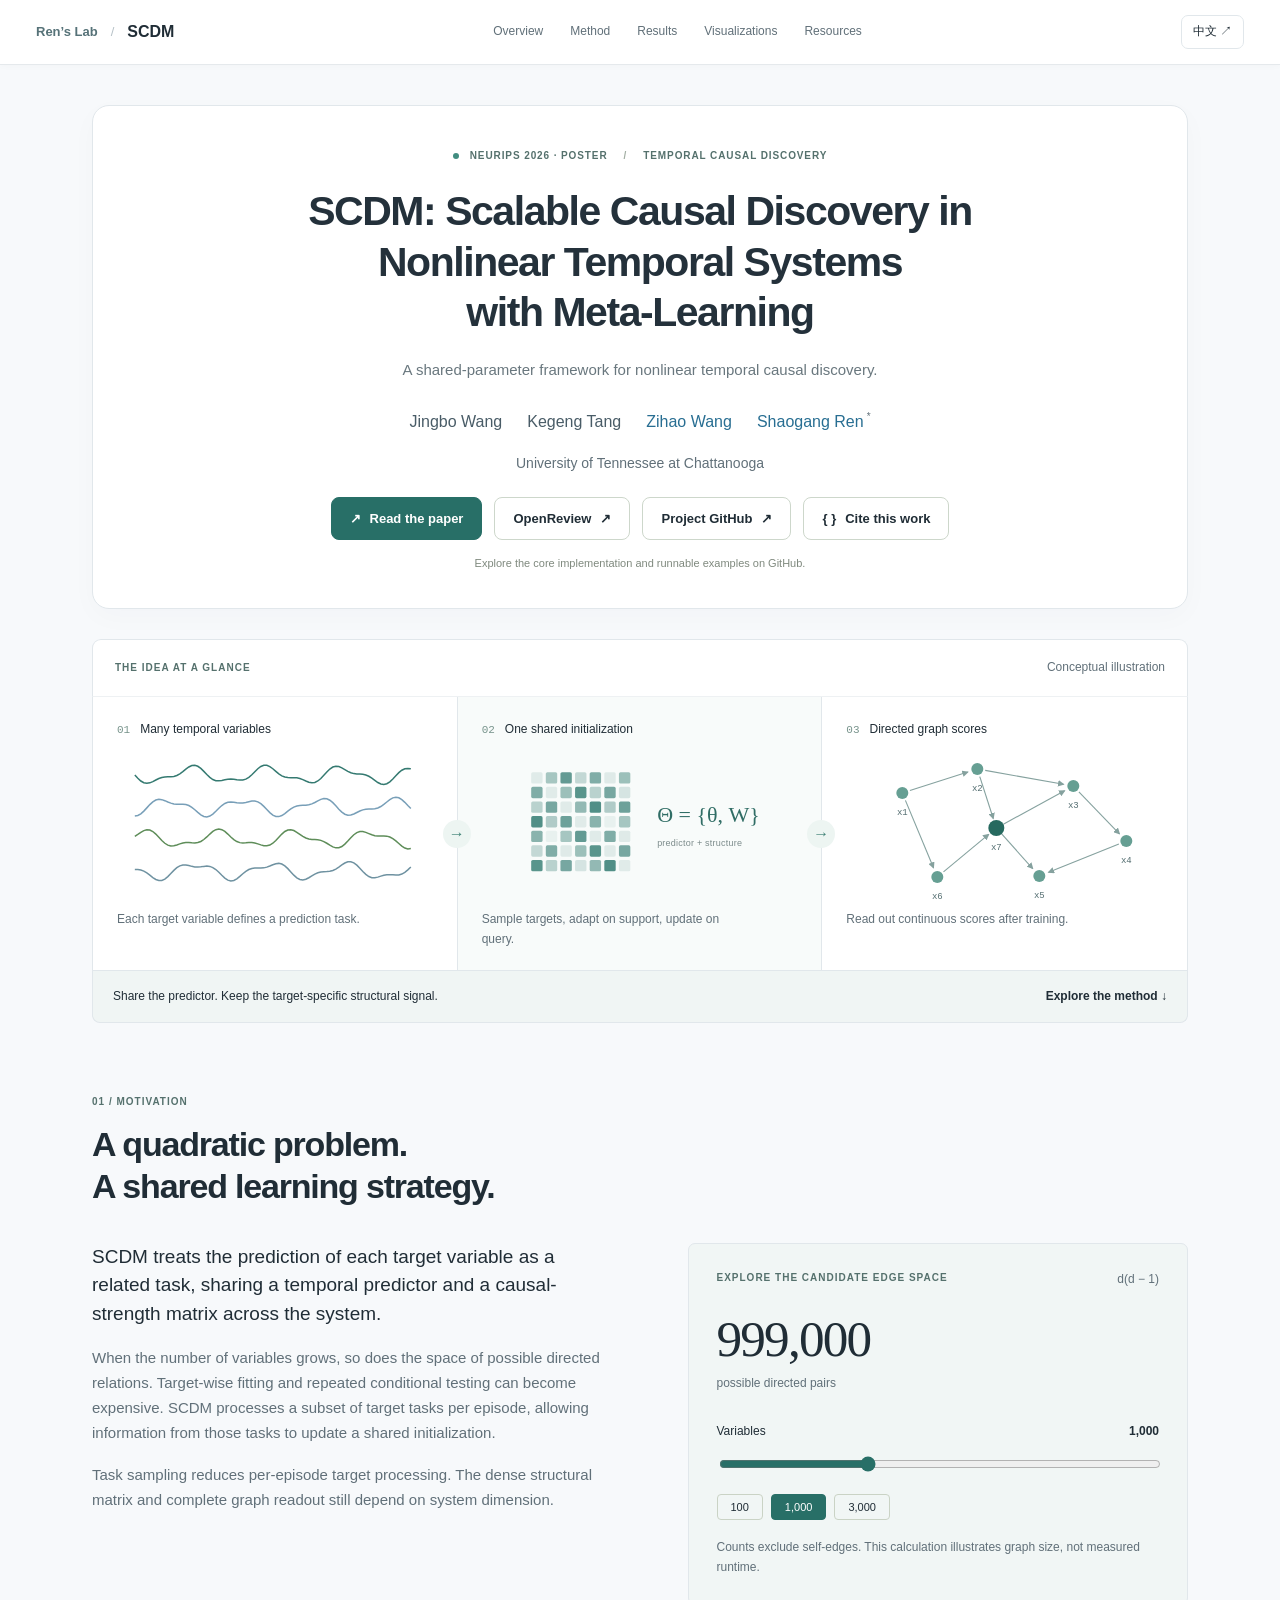
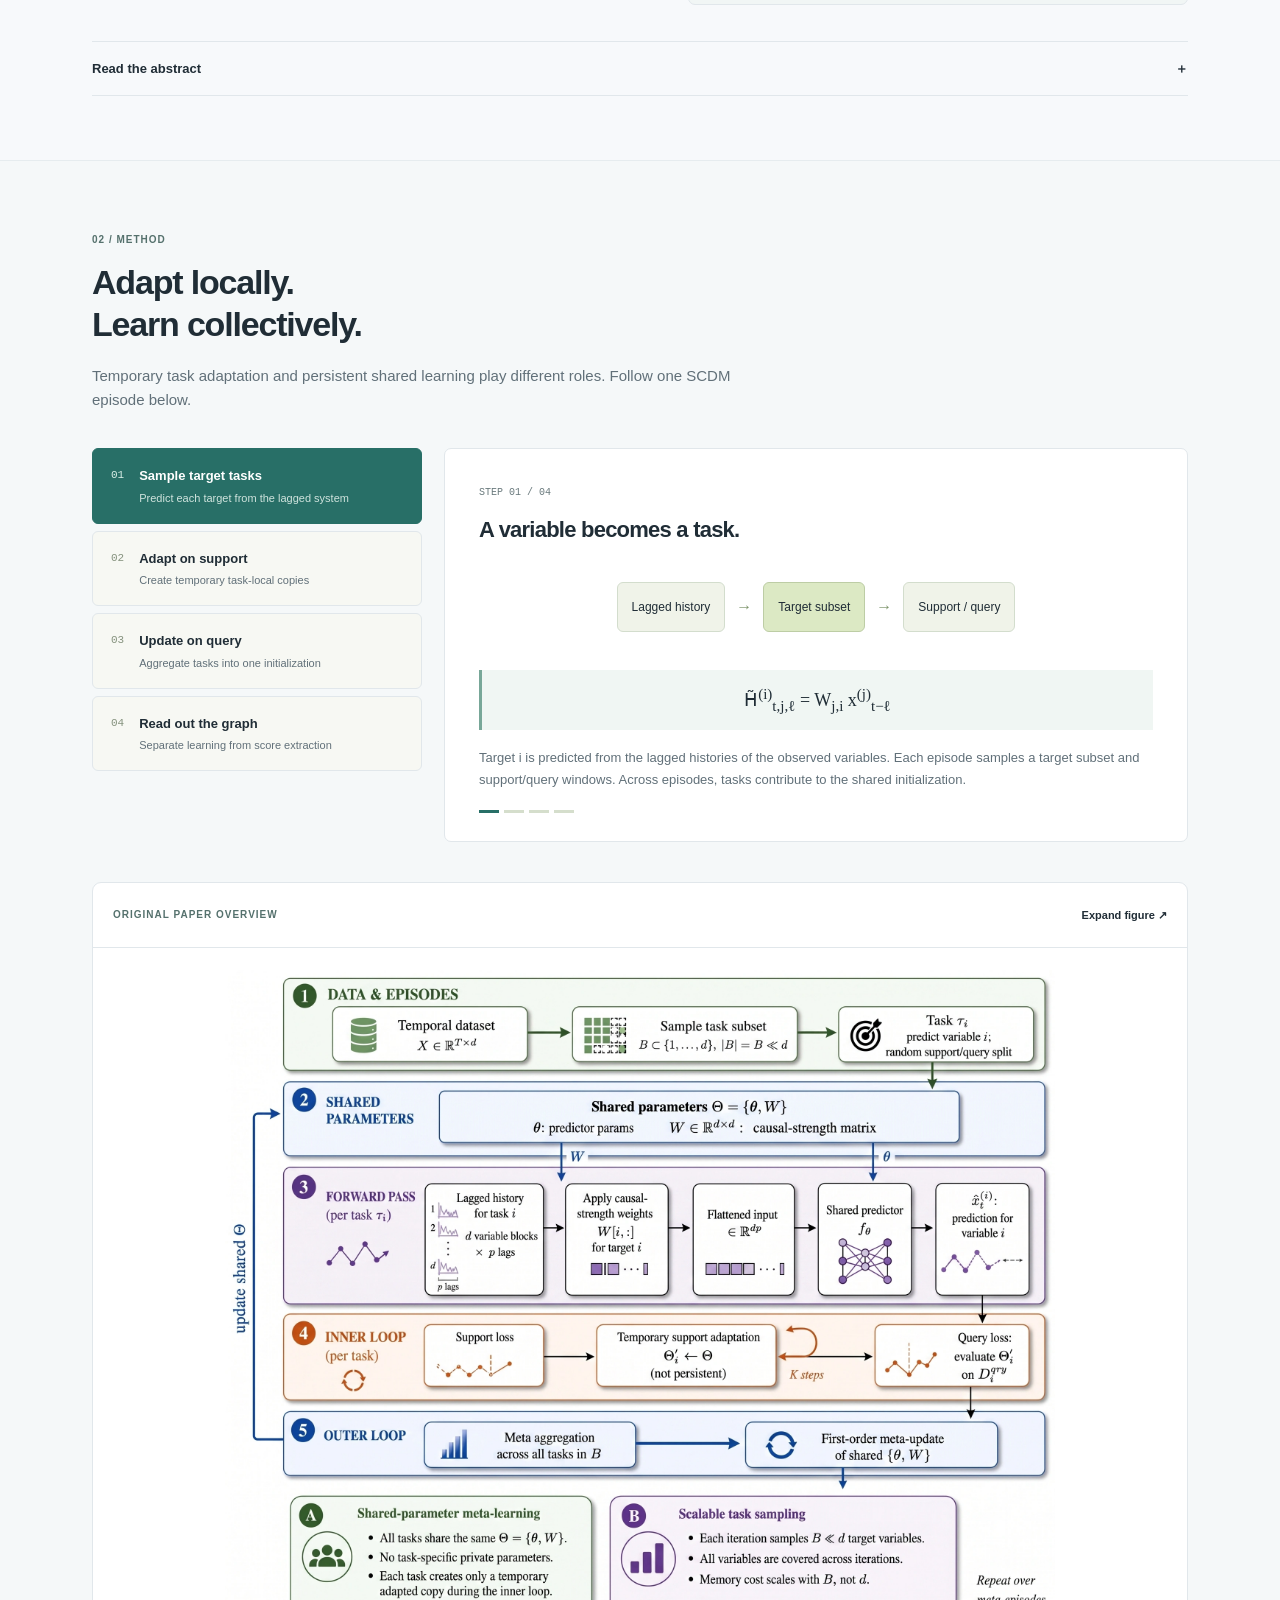
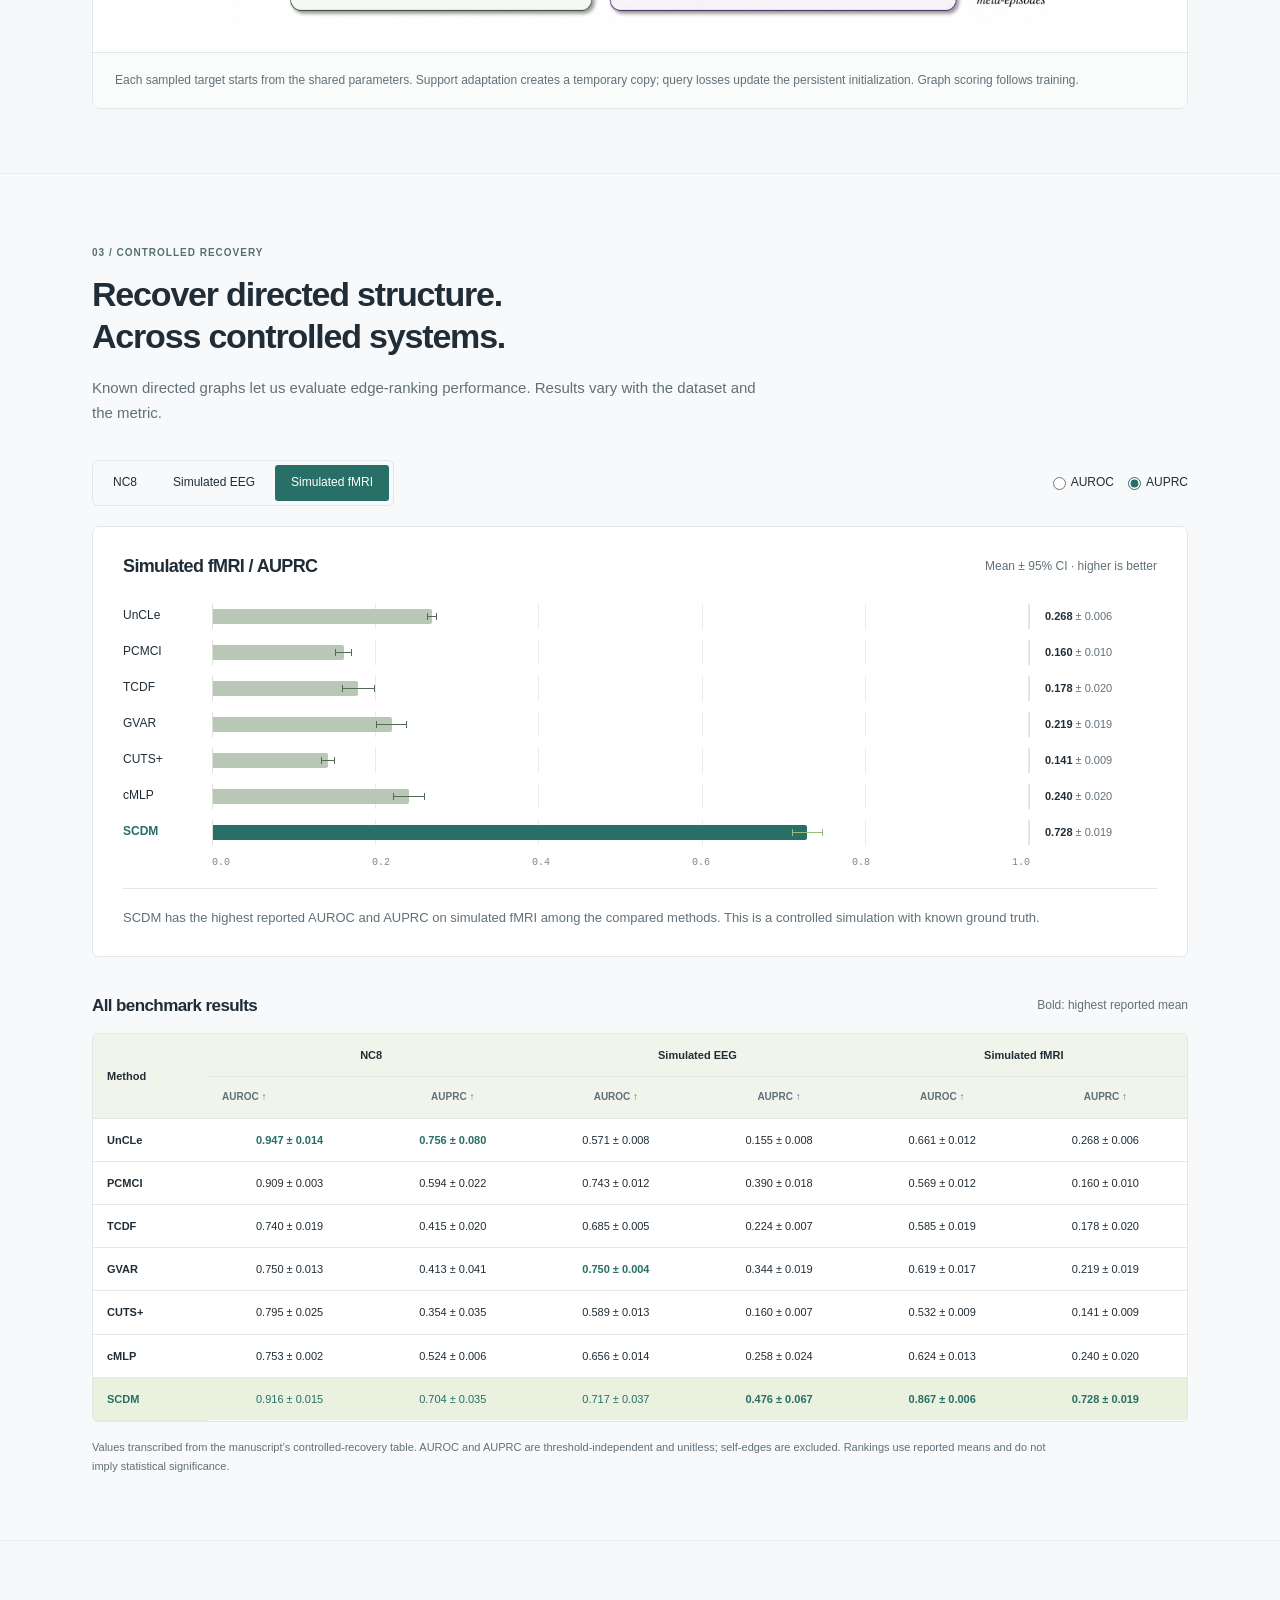
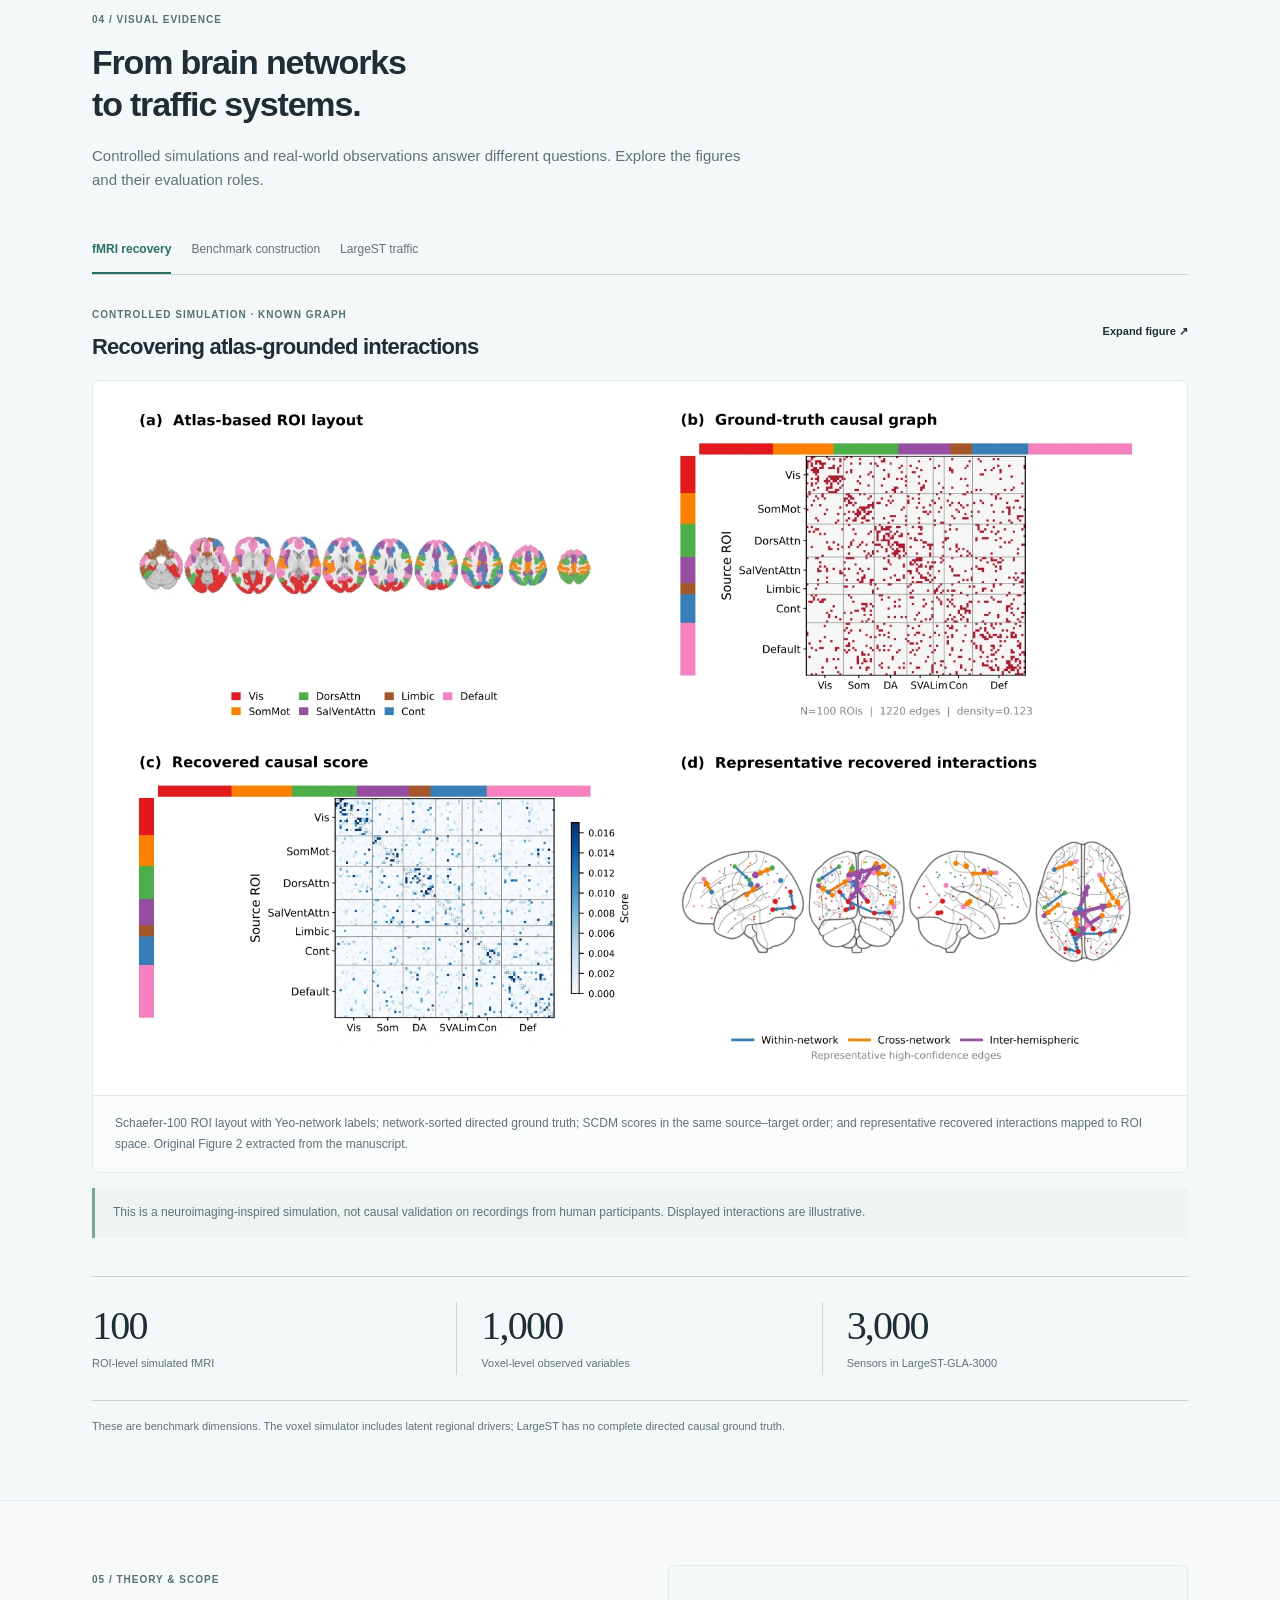
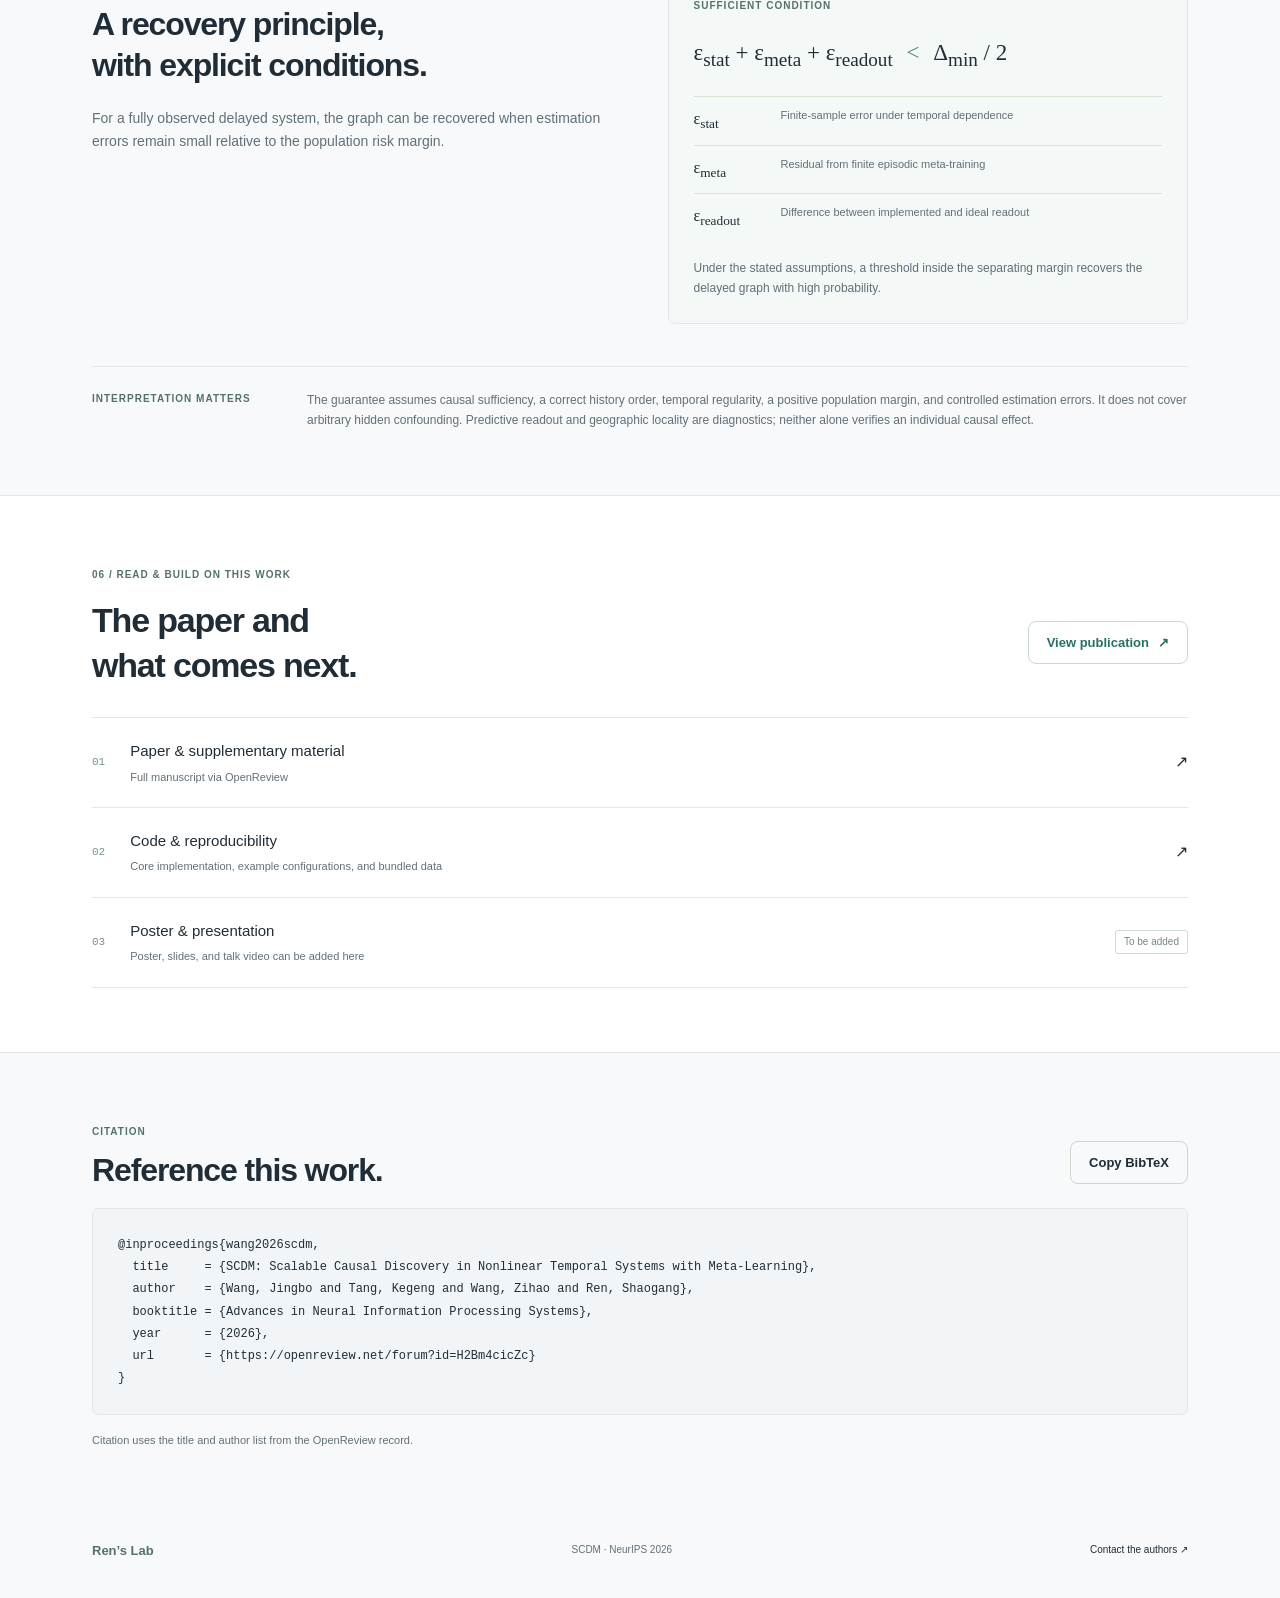
==== docs/index.html @ 3708220d "Organize project webpage under docs directory" ====
<!doctype html>
<html lang="en">
<head>
  <meta charset="utf-8">
  <meta name="viewport" content="width=device-width,initial-scale=1">
  <meta name="theme-color" content="#164c40">
  <meta name="description" content="SCDM: Scalable Causal Discovery in Nonlinear Temporal Systems with Meta-Learning. Shared temporal prediction, target-task sampling, and directed graph readout.">
  <meta property="og:title" content="SCDM — Scalable Causal Discovery with Meta-Learning">
  <meta property="og:description" content="A shared-parameter approach to discovering directed dependencies in large nonlinear temporal systems.">
  <meta property="og:type" content="website">
  <meta property="og:url" content="https://shaogangren.github.io/SCDM/">
  <meta property="og:image" content="https://shaogangren.github.io/SCDM/assets/social-card.png">
  <meta name="twitter:card" content="summary_large_image">
  <link rel="canonical" href="https://shaogangren.github.io/SCDM/">
  <title>SCDM | Scalable Causal Discovery with Meta-Learning</title>
  <link rel="icon" type="image/svg+xml" href="assets/favicon.svg">
  <link rel="stylesheet" href="styles.css">
  <link rel="stylesheet" href="academic.css">
  <script defer src="content.js"></script>
  <script defer src="app.js"></script>
</head>
<body>
<a class="skip" href="#overview" data-i18n="skip">Skip to content</a>
<header class="site-header">
  <div class="header-inner">
    <div class="lab-brand"><a href="https://shaogangren.github.io/" target="_blank" rel="noopener">Ren’s Lab</a><span aria-hidden="true">/</span><a href="#top" class="brand" aria-label="SCDM project page">SCDM</a></div>
    <nav aria-label="Main navigation">
      <a href="#overview" data-i18n="navOverview">Overview</a><a href="#method" data-i18n="navMethod">Method</a><a href="#results" data-i18n="navResults">Results</a><a href="#applications" data-i18n="navApplications">Visualizations</a><a href="#resources" data-i18n="navResources">Resources</a>
    </nav>
    <button id="language" class="language" aria-label="Switch to Chinese">中文 <span aria-hidden="true">↗</span></button>
  </div>
  <div id="read-progress" aria-hidden="true"></div>
</header>
<main id="top">
  <section class="hero wrap">
    <div class="eyebrow venue"><span class="status-dot"></span><span data-i18n="venue">NeurIPS 2026 · Poster</span><span class="venue-divider">/</span><span data-i18n="heroCategory">Temporal causal discovery</span></div>
    <h1>SCDM: Scalable Causal Discovery in<br class="desktop-break"> Nonlinear Temporal Systems<br class="desktop-break"> with Meta-Learning</h1>
    <p class="hero-deck" data-i18n="heroDeck">A shared-parameter framework for nonlinear temporal causal discovery.</p>
    <div class="authors" id="authors"></div>
    <p class="affiliation" data-i18n="affiliation">University of Tennessee at Chattanooga</p>
    <div class="hero-actions"><a class="button primary" href="https://openreview.net/pdf?id=H2Bm4cicZc" target="_blank" rel="noopener"><span aria-hidden="true">↗</span><span data-i18n="readPaper">Read the paper</span></a><a class="button" href="https://openreview.net/forum?id=H2Bm4cicZc" target="_blank" rel="noopener">OpenReview <span aria-hidden="true">↗</span></a><a class="button" href="https://github.com/ShaogangRen/SCDM" target="_blank" rel="noopener"><span data-i18n="labGithub">Project GitHub</span><span aria-hidden="true">↗</span></a><a class="button" href="#citation"><span aria-hidden="true">{ }</span><span data-i18n="cite">Cite this work</span></a></div>
    <p class="hero-code-status" data-i18n="codeNotice">Explore the core implementation and runnable examples on GitHub.</p>
  </section>
  <section class="visual-story wrap" aria-label="Conceptual SCDM pipeline">
    <div class="story-top"><span class="eyebrow" data-i18n="storyLabel">The idea at a glance</span><span class="micro" data-i18n="schematicLabel">Conceptual illustration</span></div>
    <div class="story-grid">
      <div class="story-stage"><div class="story-stage-label"><span>01</span><span data-i18n="storyInput">Many temporal variables</span></div><svg id="signals" viewBox="0 0 290 150" role="img" aria-label="Schematic multivariate time series"></svg><p data-i18n="storyInputText">Each target variable defines a prediction task.</p></div>
      <div class="story-stage story-shared"><div class="story-stage-label"><span>02</span><span data-i18n="storyShared">One shared initialization</span></div><div class="matrix-wrap"><svg id="matrix" viewBox="0 0 160 150" role="img" aria-label="Schematic shared structural matrix"></svg><div class="theta">Θ = {θ, W}<small data-i18n="sharedLabel">predictor + structure</small></div></div><p data-i18n="storySharedText">Sample targets, adapt on support, update on query.</p></div>
      <div class="story-stage"><div class="story-stage-label"><span>03</span><span data-i18n="storyGraph">Directed graph scores</span></div><svg id="network" viewBox="0 0 290 150" role="img" aria-label="Schematic directed graph, not an experimental result"></svg><p data-i18n="storyGraphText">Read out continuous scores after training.</p></div>
    </div>
    <div class="story-bottom"><span data-i18n="storyBottom">Share the predictor. Keep the target-specific structural signal.</span><a href="#method" data-i18n="exploreMethod">Explore the method ↓</a></div>
  </section>
  <section id="overview" class="section wrap">
    <div class="section-heading"><span class="eyebrow" data-i18n="overviewEyebrow">01 / Motivation</span><h2 data-i18n="overviewTitle">A quadratic problem.<br>A shared learning strategy.</h2></div>
    <div class="two-column motivation">
      <div class="prose"><p class="lead" data-i18n="tldr">SCDM treats the prediction of each target variable as a related task, sharing a temporal predictor and a causal-strength matrix across the system.</p><p data-i18n="motivationText">When the number of variables grows, so does the space of possible directed relations. Target-wise fitting and repeated conditional testing can become expensive. SCDM processes a subset of target tasks per episode, allowing information from those tasks to update a shared initialization.</p><p data-i18n="motivationNote">Task sampling reduces per-episode target processing. The dense structural matrix and complete graph readout still depend on system dimension.</p></div>
      <div class="dimension-lab"><div class="lab-header"><span class="eyebrow" data-i18n="labTitle">Explore the candidate edge space</span><span class="micro">d(d − 1)</span></div><div class="dimension-number"><output id="edge-count" for="dimension">999,000</output><span data-i18n="directedPairs">possible directed pairs</span></div><label for="dimension"><span data-i18n="variables">Variables</span><output id="variable-count" for="dimension">1,000</output></label><input id="dimension" type="range" min="10" max="3000" step="10" value="1000"><div class="presets" aria-label="Choose graph dimension"><button data-dimension="100">100</button><button data-dimension="1000" class="selected">1,000</button><button data-dimension="3000">3,000</button></div><p class="micro" data-i18n="labNote">Counts exclude self-edges. This calculation illustrates graph size, not measured runtime.</p></div>
    </div>
    <details class="abstract"><summary><span data-i18n="abstractLabel">Read the abstract</span><span aria-hidden="true">＋</span></summary><p id="abstract-text"></p></details>
  </section>
  <section id="method" class="section section-tint">
    <div class="wrap">
      <div class="section-heading"><span class="eyebrow" data-i18n="methodEyebrow">02 / Method</span><h2 data-i18n="methodTitle">Adapt locally.<br>Learn collectively.</h2><p data-i18n="methodIntro">Temporary task adaptation and persistent shared learning play different roles. Follow one SCDM episode below.</p></div>
      <div class="walkthrough">
        <div class="step-list" role="tablist" aria-label="SCDM method steps" aria-orientation="vertical" id="method-tabs"></div>
        <div id="step-panel" class="step-panel" role="tabpanel" aria-live="polite" tabindex="0"><span class="step-tag" id="step-tag"></span><h3 id="step-title"></h3><div id="step-diagram" class="step-diagram" aria-hidden="true"></div><div id="step-equation" class="equation"></div><p id="step-copy"></p><div class="step-pagination" aria-hidden="true"><i></i><i></i><i></i><i></i></div></div>
      </div>
      <figure class="paper-figure method-figure"><div class="figure-header"><span class="eyebrow" data-i18n="originalMethod">Original paper overview</span><button class="zoom" data-image="assets/method.webp" data-alt="Original SCDM pipeline figure" data-i18n="expandFigure">Expand figure ↗</button></div><button class="figure-image-button" data-image="assets/method.webp" data-alt="Original SCDM pipeline figure" aria-label="Expand original method figure"><img src="assets/method.webp" width="2256" height="1792" alt="Original SCDM overview: temporal data, sampled target tasks, shared parameters, support adaptation, and query meta-updates" loading="lazy"></button><figcaption data-i18n="methodCaption">Each sampled target starts from the shared parameters. Support adaptation creates a temporary copy; query losses update the persistent initialization. Graph scoring follows training.</figcaption></figure>
    </div>
  </section>
  <section id="results" class="section wrap">
    <div class="section-heading"><span class="eyebrow" data-i18n="resultsEyebrow">03 / Controlled recovery</span><h2 data-i18n="resultsTitle">Recover directed structure.<br>Across controlled systems.</h2><p data-i18n="resultsIntro">Known directed graphs let us evaluate edge-ranking performance. Results vary with the dataset and the metric.</p></div>
    <div class="result-controls"><div class="segmented" id="dataset-tabs" role="tablist" aria-label="Select benchmark"></div><fieldset class="metric-toggle"><legend class="sr-only" data-i18n="metricLabel">Evaluation metric</legend><label><input type="radio" name="metric" value="auroc">AUROC</label><label><input type="radio" name="metric" value="auprc" checked>AUPRC</label></fieldset></div>
    <div class="result-panel" role="tabpanel" id="result-panel" aria-live="polite"><div class="chart-caption"><h3 id="chart-title"></h3><span class="micro" data-i18n="chartProtocol">Mean ± 95% CI · higher is better</span></div><div id="result-chart" class="result-chart"></div><div class="chart-axis" aria-hidden="true"><span>0.0</span><span>0.2</span><span>0.4</span><span>0.6</span><span>0.8</span><span>1.0</span></div><p id="result-takeaway" class="takeaway"></p></div>
    <div class="table-title"><h3 data-i18n="allResults">All benchmark results</h3><span class="micro" data-i18n="tableNote">Bold: highest reported mean</span></div>
    <div class="table-scroll" role="region" aria-label="All benchmark results table" tabindex="0"><table id="results-table"><caption class="sr-only">Controlled graph recovery, mean plus or minus 95 percent confidence interval</caption><thead></thead><tbody></tbody></table></div>
    <p class="figure-note" data-i18n="resultsNote">Values transcribed from the manuscript’s controlled-recovery table. AUROC and AUPRC are threshold-independent and unitless; self-edges are excluded. Rankings use reported means and do not imply statistical significance.</p>
  </section>
  <section id="applications" class="section section-tint">
    <div class="wrap"><div class="section-heading"><span class="eyebrow" data-i18n="applicationsEyebrow">04 / Visual evidence</span><h2 data-i18n="applicationsTitle">From brain networks<br>to traffic systems.</h2><p data-i18n="applicationsIntro">Controlled simulations and real-world observations answer different questions. Explore the figures and their evaluation roles.</p></div>
      <div id="gallery-tabs" class="gallery-tabs" role="tablist" aria-label="Research visualizations"></div>
      <div id="gallery-panel" role="tabpanel" aria-live="polite"><div class="gallery-head"><div><span class="eyebrow" id="gallery-type"></span><h3 id="gallery-title"></h3></div><button id="gallery-zoom" class="zoom" data-i18n="expandFigure">Expand figure ↗</button></div><figure class="paper-figure gallery-figure"><button id="gallery-image-button" class="figure-image-button"><img id="gallery-image" src="assets/fmri.webp" width="1596" height="1028" alt="Simulated fMRI ground truth and recovered scores" loading="lazy"></button><figcaption id="gallery-caption"></figcaption></figure><p class="gallery-boundary" id="gallery-boundary"></p></div>
      <div class="scale-strip"><div><strong>100</strong><span data-i18n="scaleROI">ROI-level simulated fMRI</span></div><div><strong>1,000</strong><span data-i18n="scaleVoxel">Voxel-level observed variables</span></div><div><strong>3,000</strong><span data-i18n="scaleTraffic">Sensors in LargeST-GLA-3000</span></div></div>
      <p class="figure-note" data-i18n="scaleNote">These are benchmark dimensions. The voxel simulator includes latent regional drivers; LargeST has no complete directed causal ground truth.</p>
    </div>
  </section>
  <section id="theory" class="section wrap">
    <div class="theory-layout"><div><span class="eyebrow" data-i18n="theoryEyebrow">05 / Theory & scope</span><h2 data-i18n="theoryTitle">A recovery principle,<br>with explicit conditions.</h2><p data-i18n="theoryIntro">For a fully observed delayed system, the graph can be recovered when estimation errors remain small relative to the population risk margin.</p></div><div class="theory-box"><span class="eyebrow" data-i18n="sufficientCondition">Sufficient condition</span><div class="theory-equation">ε<sub>stat</sub> + ε<sub>meta</sub> + ε<sub>readout</sub> <span>&lt;</span> Δ<sub>min</sub> / 2</div><dl><div><dt>ε<sub>stat</sub></dt><dd data-i18n="statError">Finite-sample error under temporal dependence</dd></div><div><dt>ε<sub>meta</sub></dt><dd data-i18n="metaError">Residual from finite episodic meta-training</dd></div><div><dt>ε<sub>readout</sub></dt><dd data-i18n="readoutError">Difference between implemented and ideal readout</dd></div></dl><p data-i18n="theoryConclusion">Under the stated assumptions, a threshold inside the separating margin recovers the delayed graph with high probability.</p></div></div>
    <div class="scope-note"><span class="eyebrow" data-i18n="scopeLabel">Interpretation matters</span><p data-i18n="scopeText">The guarantee assumes causal sufficiency, a correct history order, temporal regularity, a positive population margin, and controlled estimation errors. It does not cover arbitrary hidden confounding. Predictive readout and geographic locality are diagnostics; neither alone verifies an individual causal effect.</p></div>
  </section>
  <section id="resources" class="section resources-section"><div class="wrap"><span class="eyebrow" data-i18n="resourcesEyebrow">06 / Read & build on this work</span><div class="resource-heading"><h2 data-i18n="resourcesTitle">The paper and<br>what comes next.</h2><a class="button light" href="https://openreview.net/forum?id=H2Bm4cicZc" target="_blank" rel="noopener"><span data-i18n="viewPublication">View publication</span> ↗</a></div><div class="resources-list"><a href="https://openreview.net/pdf?id=H2Bm4cicZc" target="_blank" rel="noopener"><span>01</span><div><strong data-i18n="resourcePaper">Paper & supplementary material</strong><small data-i18n="paperDetail">Full manuscript via OpenReview</small></div><span>↗</span></a><a href="https://github.com/ShaogangRen/SCDM" target="_blank" rel="noopener"><span>02</span><div><strong data-i18n="resourceCode">Code & reproducibility</strong><small data-i18n="codeDetail">Core implementation, example configurations, and bundled data</small></div><span>↗</span></a><div><span>03</span><div><strong data-i18n="resourcePresentation">Poster & presentation</strong><small data-i18n="presentationDetail">Poster, slides, and talk video can be added here</small></div><span class="resource-status" data-i18n="pending">To be added</span></div></div></div></section>
  <section id="citation" class="section wrap citation-section"><div class="citation-head"><div><span class="eyebrow" data-i18n="citationEyebrow">Citation</span><h2 data-i18n="citationTitle">Reference this work.</h2></div><button id="copy-citation" class="button" data-i18n="copyBibtex">Copy BibTeX</button></div><pre><code id="bibtex"></code></pre><p class="figure-note" data-i18n="citationNote">Citation uses the title and author list from the OpenReview record.</p></section>
</main>
<footer class="wrap footer"><a class="brand" href="https://shaogangren.github.io/" target="_blank" rel="noopener">Ren’s Lab</a><p data-i18n="footerText">SCDM · NeurIPS 2026</p><a href="mailto:shaogang-ren@utc.edu" data-i18n="contact">Contact the authors ↗</a></footer>
<dialog id="image-dialog"><div class="dialog-toolbar"><span id="image-caption"></span><a id="image-download" class="zoom" download data-i18n="downloadFigure">Download image ↓</a><button id="close-dialog" class="dialog-close" aria-label="Close enlarged figure">×</button></div><div class="dialog-image-wrap"><img id="enlarged-image" alt=""></div></dialog>
<div id="toast" role="status" aria-live="polite"></div>
<noscript><p class="noscript">The paper links and page text are available without JavaScript. Enable JavaScript to use charts, language switching, and figure expansion.</p></noscript>
</body>
</html>
---- docs/styles.css ----
@charset "UTF-8";
:root{--paper:#fafaf6;--ink:#20392f;--green:#164c40;--muted:#627169;--line:#dce2d9;--lime:#e4f1ae;--tint:#eff2eb;--serif:Georgia,'Times New Roman',serif;--sans:Inter,'Segoe UI','Microsoft YaHei',Arial,sans-serif}
*{box-sizing:border-box}html{scroll-behavior:smooth;scroll-padding-top:92px}body{margin:0;background:var(--paper);color:var(--ink);font-family:var(--sans);font-size:16px;line-height:1.65;-webkit-font-smoothing:antialiased}button,input{font:inherit}button,a,input{-webkit-tap-highlight-color:transparent}a{color:inherit;text-underline-offset:4px}button{cursor:pointer;color:inherit}button:disabled{cursor:default}button:focus-visible,a:focus-visible,input:focus-visible,summary:focus-visible,[tabindex]:focus-visible{outline:3px solid #b27725;outline-offset:5px}button:focus:not(:focus-visible){outline:none}.wrap{max-width:1160px;padding-left:32px;padding-right:32px;margin:auto}.eyebrow{font-size:11px;letter-spacing:.14em;text-transform:uppercase;font-weight:700}.micro{font-size:12px;color:var(--muted)}h1,h2,h3,p{margin:0}h1,h2{font-family:var(--serif);font-weight:400;letter-spacing:-.035em;line-height:1.1}h2{font-size:clamp(34px,4.5vw,55px)}h3{font-size:22px;line-height:1.3;letter-spacing:-.025em}p{color:var(--muted)}.skip{position:fixed;top:-90px;left:20px;z-index:100;background:var(--ink);color:white;padding:12px}.skip:focus{top:10px}.site-header{position:sticky;top:0;background:rgba(250,250,246,.95);backdrop-filter:blur(14px);z-index:10;border-bottom:1px solid var(--line)}.header-inner{max-width:1340px;margin:auto;padding:18px 36px;display:flex;align-items:center;justify-content:space-between;gap:24px}.brand{display:inline-flex;align-items:center;gap:8px;font-weight:800;font-size:19px;letter-spacing:-.04em;text-decoration:none;white-space:nowrap}.brand-icon{color:var(--green);font-size:28px;line-height:1}.brand-sub{font-size:9px;letter-spacing:.14em;font-weight:500;color:var(--muted);margin-left:8px}nav{display:flex;gap:27px}nav a{font-size:12px;text-decoration:none;color:var(--muted);transition:color .2s}nav a:hover,nav a.active{color:var(--green)}.language{border:1px solid var(--line);border-radius:5px;background:transparent;padding:6px 11px;font-size:12px;white-space:nowrap}.language:hover{background:var(--tint)}#read-progress{height:2px;background:var(--green);width:0;position:absolute;bottom:-1px;left:0}.hero{text-align:center;padding-top:60px;padding-bottom:46px}.venue{display:flex;justify-content:center;align-items:center;gap:11px;font-size:10px}.status-dot{width:6px;height:6px;background:#487958;border-radius:50%}.venue-divider{color:#a2aea3;margin:0 5px}.hero-acronym{font-size:clamp(72px,12vw,143px);font-weight:650;letter-spacing:-.085em;line-height:1.15;margin:24px 0 8px;color:var(--green)}.hero-dot{color:#8da668}h1{font-size:clamp(29px,3.3vw,43px);max-width:960px;margin:0 auto}.hero-deck{font-size:16px;line-height:1.7;margin:21px 0 22px}.authors{display:flex;gap:22px;flex-wrap:wrap;justify-content:center;font-size:14px}.authors a{text-decoration:none}.authors a:hover{text-decoration:underline}.authors sup{font-size:10px;margin-left:3px;color:var(--muted)}.affiliation{font-size:13px;margin:7px 0 22px}.hero-actions{display:flex;gap:9px;justify-content:center;flex-wrap:wrap}.button{display:inline-flex;gap:9px;align-items:center;justify-content:center;border:1px solid #cdd7cb;border-radius:5px;padding:10px 18px;background:transparent;font-size:12px;font-weight:600;text-decoration:none;transition:background .2s,transform .2s;white-space:nowrap}.button:hover{background:var(--tint);transform:translateY(-1px)}.primary{background:var(--green);color:white;border-color:var(--green)}.primary:hover{background:#236354}.hero-code-status{font-size:11px;margin-top:12px;color:#7f897e}.visual-story{padding-top:0}.story-top,.story-bottom{display:flex;justify-content:space-between;gap:12px;align-items:center}.story-top{padding:17px 20px;background:var(--green);color:white;border-radius:8px 8px 0 0}.story-top .micro{color:#bfd0c5}.story-grid{display:grid;grid-template-columns:1fr 1fr 1fr;background:var(--green);color:white;border-top:1px solid #386759}.story-stage{padding:24px 24px 20px;position:relative}.story-stage:not(:last-child){border-right:1px solid #386759}.story-stage:not(:last-child):after{content:'→';position:absolute;right:-14px;top:45%;width:28px;height:28px;border-radius:50%;display:grid;place-items:center;background:#2c6756;z-index:1;color:var(--lime)}.story-stage-label{display:flex;align-items:center;gap:10px;font-size:12px}.story-stage-label>span:first-child{color:#a6c69d;font:11px monospace}.story-stage svg{width:100%;height:150px;display:block;margin:10px 0}.story-stage p{font-size:12px;color:#c5d5c9;max-width:260px}.story-shared{background:#1b5344}.matrix-wrap{display:flex;align-items:center;justify-content:center;height:170px;gap:8px}.matrix-wrap svg{width:130px;margin:0}.theta{font:22px var(--serif);color:var(--lime);white-space:nowrap}.theta small{display:block;font:9px var(--sans);letter-spacing:.025em;color:#bfd0c5;margin-top:10px}.story-bottom{padding:16px 20px;background:#e8eedf;border-radius:0 0 8px 8px;font-size:12px}.story-bottom a{text-decoration:none;font-weight:600}.section{padding-top:86px;padding-bottom:86px}.section-heading{margin-bottom:35px}.section-heading h2{margin:12px 0 18px}.section-heading>p{max-width:670px;font-size:15px}.two-column{display:grid;grid-template-columns:1.05fr 1fr;gap:70px}.prose p{margin-bottom:18px;font-size:15px}.prose .lead{color:var(--ink);font-size:20px;line-height:1.5}.dimension-lab{background:var(--tint);border:1px solid var(--line);padding:26px 28px;border-radius:7px;align-self:start}.lab-header{display:flex;justify-content:space-between;gap:10px}.dimension-number{margin:20px 0 27px}.dimension-number output{display:block;font:clamp(36px,4vw,52px) var(--serif);font-variant-numeric:tabular-nums;letter-spacing:-.035em;line-height:1.15}.dimension-number>span{color:var(--muted);font-size:12px}.dimension-lab label{display:flex;justify-content:space-between;font-size:12px;margin-bottom:12px}.dimension-lab label output{font-weight:700}input[type=range]{width:100%;accent-color:var(--green);cursor:pointer}.presets{display:flex;gap:8px;margin:14px 0 18px}.presets button{border:1px solid #cad3c5;background:transparent;border-radius:4px;padding:3px 13px;font-size:11px}.presets button.selected{background:var(--green);color:white;border-color:var(--green)}.abstract{border-top:1px solid var(--line);border-bottom:1px solid var(--line);margin-top:36px;padding:16px 0}.abstract summary{display:flex;justify-content:space-between;align-items:center;cursor:pointer;font-size:13px;font-weight:600;list-style:none}.abstract summary::-webkit-details-marker{display:none}.abstract[open] summary>span:last-child{transform:rotate(45deg)}.abstract p{font-size:14px;line-height:1.85;max-width:950px;padding:20px 0 7px}.section-tint{background:#f0f3ed;border-top:1px solid #e3e8dd;border-bottom:1px solid #e3e8dd}.walkthrough{display:grid;grid-template-columns:330px 1fr;gap:22px;margin-bottom:40px}.step-list{display:flex;flex-direction:column;gap:7px}.step-list button{border:1px solid var(--line);border-radius:6px;padding:16px 18px;background:#f7f8f3;text-align:left;display:flex;gap:15px;align-items:flex-start}.step-list button[aria-selected=true]{background:var(--green);color:white;border-color:var(--green)}.step-list button>span:first-child{font:11px monospace;margin-top:4px;color:#85927e}.step-list button[aria-selected=true]>span:first-child{color:var(--lime)}.step-list strong{display:block;font-size:13px;font-weight:600}.step-list small{display:block;font-size:11px;color:var(--muted);margin-top:2px}.step-list button[aria-selected=true] small{color:#bfd0c5}.step-panel{border:1px solid var(--line);border-radius:7px;background:var(--paper);padding:28px 34px;min-width:0}.step-tag{font:10px monospace;color:var(--muted);text-transform:uppercase}.step-panel h3{margin:12px 0}.step-diagram{display:flex;gap:11px;align-items:center;justify-content:center;margin:23px 0;min-height:80px}.step-diagram .mini-block{border:1px solid #d3ddcd;padding:15px 14px;border-radius:6px;font-size:12px;line-height:1.5;text-align:center;min-width:90px;background:#f0f3e9}.step-diagram .mini-block.emphasis{background:#dce9c4;border-color:#bdcda5}.step-diagram .arrow{color:#7d956b}.step-panel p{font-size:13px;margin:17px 0 20px}.equation{background:#eaf0df;border-left:3px solid #6a884a;padding:13px 16px;font:18px var(--serif);line-height:1.5;text-align:center;overflow-wrap:anywhere}.step-pagination{display:flex;gap:5px}.step-pagination i{display:block;width:20px;height:3px;background:#d5decc}.step-pagination i.current{background:var(--green)}.paper-figure{margin:0;background:white;border:1px solid var(--line);border-radius:7px;overflow:hidden}.figure-header{display:flex;align-items:center;justify-content:space-between;gap:12px;padding:17px 20px;border-bottom:1px solid var(--line)}.zoom{border:0;background:transparent;font-size:11px;text-decoration:none;font-weight:600;padding:6px 0}.zoom:hover{text-decoration:underline}.figure-image-button{display:block;border:0;background:white;padding:22px;width:100%;cursor:zoom-in}.figure-image-button img{display:block;max-width:100%;height:auto;margin:auto;width:100%}.method-figure .figure-image-button img{max-width:830px}.paper-figure figcaption{border-top:1px solid var(--line);padding:17px 22px;font-size:12px;line-height:1.75;color:var(--muted);background:#fafbf7}.result-controls{display:flex;align-items:center;justify-content:space-between;gap:15px;margin-bottom:20px;flex-wrap:wrap}.segmented{display:flex;gap:4px;flex-wrap:wrap;border:1px solid var(--line);border-radius:6px;padding:4px}.segmented button{border:0;border-radius:3px;background:transparent;font-size:12px;padding:8px 16px}.segmented button[aria-selected=true]{background:var(--green);color:white}.metric-toggle{display:flex;gap:14px;border:0;padding:0;margin:0;font-size:12px}.metric-toggle label{display:flex;gap:5px;align-items:center;cursor:pointer}.metric-toggle input{accent-color:var(--green);margin:0}.result-panel{border:1px solid var(--line);border-radius:7px;padding:28px 30px;background:white}.chart-caption{display:flex;justify-content:space-between;align-items:center;gap:15px;margin-bottom:25px}.chart-caption h3{font-size:18px}.result-chart{display:flex;flex-direction:column;gap:11px}.bar-row{display:grid;grid-template-columns:74px minmax(0,1fr) 112px;align-items:center;gap:15px;font-size:12px}.bar-label{font-weight:500}.bar-row.ours .bar-label{font-weight:800;color:var(--green)}.bar-track{height:25px;position:relative;background:repeating-linear-gradient(to right,transparent 0,transparent calc(20% - 1px),#e9ece6 calc(20% - 1px),#e9ece6 20%);border-left:1px solid #dce2d9;border-right:1px solid #dce2d9}.bar-fill{height:15px;top:5px;position:absolute;left:0;background:#b9c7b6;border-radius:0 2px 2px 0;transition:width .35s}.bar-row.ours .bar-fill{background:var(--green)}.ci-line{position:absolute;top:12px;height:1px;background:#536a54}.ci-line:before,.ci-line:after{content:'';position:absolute;height:7px;width:1px;top:-3px;background:#536a54}.ci-line:before{left:0}.ci-line:after{right:0}.bar-row.ours .ci-line,.bar-row.ours .ci-line:before,.bar-row.ours .ci-line:after{background:#9abd75}.bar-value{font-size:11px;font-variant-numeric:tabular-nums;color:var(--muted);white-space:nowrap}.bar-value strong{font-weight:600;color:var(--ink)}.chart-axis{display:flex;justify-content:space-between;margin:12px 127px 20px 89px;color:#7f8a7b;font:10px monospace}.takeaway{font-size:13px;border-top:1px solid var(--line);padding-top:18px}.table-title{display:flex;justify-content:space-between;align-items:center;gap:12px;margin-top:38px;margin-bottom:16px}.table-title h3{font-size:17px}.table-scroll{overflow-x:auto;border:1px solid var(--line);border-radius:5px}table{width:100%;border-collapse:collapse;font-size:11px;font-variant-numeric:tabular-nums;white-space:nowrap;background:#fff}th,td{padding:12px 14px;text-align:center;border-bottom:1px solid #e5e9e0}th{font-weight:600;background:#f1f4ea}th:first-child,td:first-child{text-align:left}thead tr:last-child th{font-size:10px;color:var(--muted)}tbody tr:last-child td{border-bottom:0}tr.ours{background:#eaf1df;color:var(--green)}tr.ours td:first-child{font-weight:700}.best{font-weight:800;color:var(--green)}.figure-note{font-size:11px;line-height:1.75;margin-top:16px;max-width:960px}.gallery-tabs{display:flex;gap:20px;border-bottom:1px solid #cdd7c9;margin-bottom:25px;flex-wrap:wrap}.gallery-tabs button{padding:12px 0;border:0;border-bottom:2px solid transparent;background:transparent;font-size:12px;color:var(--muted)}.gallery-tabs button[aria-selected=true]{border-color:var(--green);color:var(--green);font-weight:700}.gallery-head{display:flex;align-items:center;justify-content:space-between;gap:20px;margin-bottom:18px}.gallery-head h3{margin-top:7px;font-size:22px}.gallery-figure .figure-image-button img{max-height:670px;object-fit:contain}.gallery-boundary{font-size:12px;padding:15px 18px;background:#e2e8d9;border-left:3px solid #789358;margin-top:15px}.scale-strip{display:grid;grid-template-columns:repeat(3,1fr);margin-top:38px;border-top:1px solid #cdd7c9;border-bottom:1px solid #cdd7c9;padding:25px 0}.scale-strip>div{padding:0 24px;border-right:1px solid #cdd7c9}.scale-strip>div:first-child{padding-left:0}.scale-strip>div:last-child{border-right:0}.scale-strip strong{font:40px var(--serif);letter-spacing:-.045em;display:block}.scale-strip span{font-size:11px;color:var(--muted)}.theory-layout{display:grid;grid-template-columns:1fr 1fr;gap:55px}.theory-layout h2{margin:12px 0 20px;font-size:42px}.theory-layout>div>p{font-size:14px}.theory-box{border:1px solid var(--line);border-radius:7px;padding:25px;background:var(--tint)}.theory-equation{font:23px var(--serif);margin:22px 0 26px;white-space:normal}.theory-equation>span{color:#98a64a;padding:0 8px}dl{margin:0}dl>div{display:grid;grid-template-columns:75px 1fr;font-size:11px;gap:12px;padding:9px 0;border-top:1px solid #d9e1d3}dt{font-family:var(--serif);font-size:16px}dd{margin:0;color:var(--muted)}.theory-box>p{margin-top:18px;font-size:12px!important}.scope-note{display:grid;grid-template-columns:190px 1fr;gap:25px;margin-top:42px;border-top:1px solid var(--line);padding-top:24px}.scope-note p{font-size:12px}.resources-section{background:var(--green);color:#f3f7ec}.resources-section .eyebrow{color:#c4d5bb}.resource-heading{display:flex;justify-content:space-between;align-items:center;gap:30px;margin:12px 0 30px}.button.light{border-color:#658576;color:white}.button.light:hover{background:#2e6655}.resources-list{border-top:1px solid #3b6a59}.resources-list>a,.resources-list>div{display:flex;gap:25px;align-items:center;padding:21px 0;border-bottom:1px solid #3b6a59;text-decoration:none}.resources-list>a:hover{background:#1a5545}.resources-list>a>span:first-child,.resources-list>div>span:first-child{font:11px monospace;color:#afc89d}.resources-list strong{display:block;font-size:15px;font-weight:500}.resources-list small{display:block;color:#b9ccc0;font-size:11px;margin-top:4px}.resources-list>a>span:last-child,.resources-list>div>span:last-child{margin-left:auto}.resource-status{font-size:10px;padding:3px 8px;border:1px solid #668572;border-radius:3px;color:#bdd0ba;white-space:nowrap}.citation-section{padding-bottom:50px}.citation-head{display:flex;justify-content:space-between;align-items:center;gap:20px}.citation-head h2{font-size:36px;margin:10px 0 20px}pre{background:#edf1e7;border:1px solid var(--line);border-radius:6px;padding:25px;font-size:12px;line-height:1.85;overflow:auto;margin:0}pre code{font-family:Consolas,'Courier New',monospace;white-space:pre-wrap;overflow-wrap:anywhere}.footer{display:flex;align-items:center;justify-content:space-between;gap:20px;padding-top:25px;padding-bottom:30px;border-top:1px solid var(--line)}.footer p,.footer>a:last-child{font-size:10px}.footer>a:last-child{text-decoration:none}.sr-only{position:absolute;width:1px;height:1px;padding:0;margin:-1px;overflow:hidden;clip:rect(0,0,0,0);white-space:nowrap;border:0}dialog{width:min(94vw,1450px);max-height:94vh;padding:0;border:1px solid #cdd7c9;border-radius:8px;background:white;color:var(--ink)}dialog::backdrop{background:rgba(17,38,31,.78);backdrop-filter:blur(5px)}.dialog-toolbar{display:flex;align-items:center;gap:20px;padding:13px 20px;border-bottom:1px solid var(--line);font-size:12px}.dialog-toolbar>span{margin-right:auto}.dialog-close{background:transparent;border:0;padding:1px 9px;font-size:26px}.dialog-image-wrap{overflow:auto;max-height:calc(94vh - 64px);padding:20px}.dialog-image-wrap img{width:100%;height:auto;display:block}body.dialog-open{overflow:hidden}#toast{position:fixed;bottom:24px;left:50%;transform:translate(-50%,15px);opacity:0;background:var(--green);color:white;padding:12px 22px;border-radius:5px;font-size:12px;pointer-events:none;z-index:30;transition:.2s}#toast.visible{opacity:1;transform:translate(-50%,0)}.noscript{text-align:center;padding:25px}
@media(min-width:1400px){.hero{padding-top:70px}.hero-acronym{font-size:154px}.visual-story{margin-top:8px}}
@media(max-width:950px){.header-inner{padding:15px 24px}nav{gap:17px}.brand-sub{display:none}.two-column{gap:35px}.walkthrough{grid-template-columns:260px 1fr}.step-panel{padding:25px}.step-diagram{gap:8px}.step-diagram .mini-block{min-width:65px;padding:12px 8px;font-size:10px}.theory-layout{gap:30px}.theory-layout h2{font-size:35px}.story-stage{padding:18px 17px}.theta{font-size:18px}.matrix-wrap svg{width:105px}.bar-row{grid-template-columns:65px minmax(0,1fr) 100px;gap:10px}.chart-axis{margin-left:75px;margin-right:110px}}
@media(max-width:700px){html{scroll-padding-top:100px}.wrap{padding-left:22px;padding-right:22px}.header-inner{flex-wrap:wrap;gap:5px;padding:10px 22px}.brand{font-size:17px}.brand-icon{font-size:24px}.language{margin-left:auto;order:1}nav{order:2;flex-basis:100%;gap:0;justify-content:space-between;margin-top:6px}nav a{font-size:10px}.hero{padding-top:36px;padding-bottom:32px}.venue{font-size:9px;gap:7px;flex-wrap:wrap}.venue-divider{margin:0}.hero-acronym{margin-top:22px;font-size:94px}h1{font-size:29px;line-height:1.17}.desktop-break{display:none}.hero-deck{font-size:13px;margin:18px 0}.authors{gap:8px 17px;font-size:12px}.affiliation{font-size:11px;margin:9px 0 20px}.button{font-size:11px;padding:9px 12px}.hero-actions{gap:7px}.story-top{padding:14px}.story-top .eyebrow{font-size:9px}.story-top .micro{font-size:9px}.story-grid{grid-template-columns:1fr}.story-stage{display:grid;grid-template-columns:1fr 130px;grid-template-rows:auto auto;padding:19px}.story-stage:not(:last-child){border-right:0;border-bottom:1px solid #386759}.story-stage-label{grid-column:1;align-self:end;display:block;font-size:12px}.story-stage-label>span:first-child{display:block;margin-bottom:5px}.story-stage p{grid-column:1;grid-row:2;font-size:11px;margin-top:9px}.story-stage>svg,.story-stage>.matrix-wrap{grid-column:2;grid-row:1/3;height:100px;margin:0}.story-stage>svg{width:130px}.story-stage:not(:last-child):after{right:calc(50% - 14px);top:auto;bottom:-14px;transform:rotate(90deg);font-size:15px}.matrix-wrap{gap:0;display:block;position:relative}.matrix-wrap svg{width:90px;height:85px;margin-left:20px}.theta{font-size:13px;text-align:center;line-height:1}.theta small{display:none}.story-bottom{padding:14px;font-size:10px;align-items:start}.story-bottom>span{max-width:65%}.story-bottom a{white-space:nowrap}.section{padding-top:57px;padding-bottom:57px}.section-heading{margin-bottom:25px}.section-heading h2{font-size:36px}.section-heading>p{font-size:13px}.two-column{grid-template-columns:1fr;gap:23px}.prose .lead{font-size:18px}.prose p{font-size:13px}.dimension-lab{padding:23px}.dimension-number output{font-size:46px}.abstract{margin-top:25px}.abstract p{font-size:12px}.walkthrough{grid-template-columns:1fr;gap:15px}.step-list{display:grid;grid-template-columns:1fr 1fr;gap:7px}.step-list button{padding:12px 10px;gap:8px}.step-list strong{font-size:11px}.step-list small{font-size:9px}.step-list button>span:first-child{font-size:9px}.step-panel{padding:23px;min-height:330px}.step-panel h3{font-size:20px}.step-panel p{font-size:12px}.equation{font-size:16px;padding:12px}.step-diagram .mini-block{padding:12px;font-size:11px}.figure-header{padding:13px}.figure-header .eyebrow{font-size:9px}.zoom{font-size:10px}.figure-image-button{padding:10px}.paper-figure figcaption{padding:13px;font-size:11px}.result-controls{gap:15px}.segmented{width:100%;justify-content:space-between}.segmented button{padding:7px 10px;font-size:11px}.metric-toggle{margin-left:auto}.result-panel{padding:20px 16px}.chart-caption{align-items:start;flex-direction:column;gap:5px;margin-bottom:20px}.chart-caption h3{font-size:16px}.chart-caption .micro{font-size:10px}.bar-row{grid-template-columns:49px minmax(0,1fr) 94px;gap:7px;font-size:10px}.bar-value{font-size:9px}.bar-track{height:23px}.bar-fill{height:13px}.ci-line{top:11px}.chart-axis{margin-left:56px;margin-right:101px;font-size:8px}.takeaway{font-size:11px}.table-title{align-items:start;margin-top:28px}.table-title h3{font-size:14px}.table-title .micro{font-size:9px;max-width:130px;text-align:right}.table-scroll th,.table-scroll td{padding:10px}.gallery-tabs{gap:17px}.gallery-tabs button{font-size:11px}.gallery-head{align-items:start}.gallery-head h3{font-size:18px}.gallery-head .eyebrow{font-size:9px}.gallery-head .zoom{white-space:nowrap}.gallery-boundary{font-size:11px}.scale-strip{margin-top:26px;padding:20px 0;gap:10px}.scale-strip>div{padding:0 10px 0 0}.scale-strip strong{font-size:29px}.scale-strip span{display:block;font-size:9px;line-height:1.5;margin-top:7px}.theory-layout{grid-template-columns:1fr;gap:25px}.theory-layout h2{font-size:35px}.theory-layout>div>p{font-size:13px}.theory-box{padding:22px}.theory-equation{font-size:21px}.scope-note{grid-template-columns:1fr;gap:12px;margin-top:25px}.scope-note p{font-size:11px}.resource-heading{align-items:start;flex-direction:column;gap:20px}.resource-heading h2{font-size:35px}.resources-list>a,.resources-list>div{gap:15px}.resources-list strong{font-size:12px}.resources-list small{font-size:10px;max-width:195px}.resource-status{font-size:9px;padding:3px 6px}.citation-head h2{font-size:29px}.citation-head .button{font-size:10px;padding:9px 11px}.citation-section pre{padding:19px;font-size:10px}.footer{flex-wrap:wrap;gap:12px}.footer p{order:3;flex-basis:100%;font-size:9px}.footer>a:last-child{margin-left:auto}.dialog-toolbar{padding:10px 13px;gap:10px}.dialog-toolbar>span{font-size:10px}.dialog-image-wrap{padding:10px}.figure-note{font-size:10px}}
html[lang=zh-CN] h1,html[lang=zh-CN] h2{font-family:'Microsoft YaHei','PingFang SC',var(--sans);letter-spacing:-.035em;font-weight:500}html[lang=zh-CN] h1{font-size:clamp(25px,3.1vw,40px)}html[lang=zh-CN] h2{line-height:1.2}html[lang=zh-CN] .eyebrow{letter-spacing:.05em}html[lang=zh-CN] .hero-deck{letter-spacing:.025em}html[lang=zh-CN] .hero-acronym{font-family:var(--sans)}
@media(prefers-reduced-motion:reduce){html{scroll-behavior:auto}*,*:before,*:after{animation:none!important;transition:none!important}}
tbody th{background:inherit}tr.ours th{color:var(--green);font-weight:700}
---- docs/academic.css ----
/* Academic project presentation, inspired by the title-led SVG project page. */
:root{--paper:#fff;--ink:#202d36;--green:#286f67;--muted:#617079;--line:#e1e7eb;--tint:#f6f9fa;--lime:#e5f1ed}
body{background:#f7f9fb;color:var(--ink);font-family:'Segoe UI',Inter,'Microsoft YaHei',Arial,sans-serif;font-size:16px}
.site-header{background:rgba(255,255,255,.97);border-bottom:1px solid #e5e9ec;box-shadow:0 1px 7px #142d3a06}
.header-inner{padding-top:15px;padding-bottom:15px}.lab-brand{display:flex;align-items:center;gap:13px;white-space:nowrap;font-size:13px}.lab-brand>a{text-decoration:none;font-weight:600}.lab-brand>a:first-child{color:#567278}.lab-brand>span{color:#b6c1c7}.brand{font-size:16px;letter-spacing:0;font-weight:650}.lab-brand a:hover{text-decoration:underline}
nav a{font-size:12px}.language{border-radius:7px}
.hero{margin-top:40px;margin-bottom:30px;padding:42px 35px 36px;background:white;border:1px solid var(--line);border-radius:17px;box-shadow:0 8px 28px #26394706;max-width:1096px}
.hero .venue{font-size:10px;letter-spacing:.09em;margin-bottom:22px}.status-dot{background:#418d80}
h1,h2,h3{font-family:'Segoe UI',Inter,'Microsoft YaHei',Arial,sans-serif;font-weight:650;letter-spacing:-.035em}
h1{font-size:clamp(29px,3.2vw,42px);line-height:1.23;max-width:1000px;color:#24313b}
.hero-deck{font-size:15px;line-height:1.75;max-width:760px;margin:20px auto 24px;color:#69777e}
.authors{gap:25px;font-size:16px;line-height:1.7}.authors a{color:#286e92;font-weight:500}.authors a:hover{text-decoration:underline}.author-name{color:#495c67}.affiliation{font-size:14px;margin:17px 0 22px}.hero-actions{gap:12px}.button{border-radius:8px;font-size:13px;padding:10px 18px}.hero-code-status{font-size:11px;margin-top:14px}
.visual-story{max-width:1160px}.story-top{background:white;color:var(--ink);border:1px solid var(--line);border-bottom:0;padding:18px 22px;border-radius:9px 9px 0 0}.story-top .micro{color:var(--muted)}.story-grid{background:white;color:var(--ink);border:1px solid var(--line);border-top-color:#eef1f3}.story-stage{padding:23px 24px 20px}.story-stage:not(:last-child){border-right:1px solid var(--line)}.story-stage:not(:last-child):after{background:#edf5f2;color:#438479}.story-stage-label>span:first-child{color:#78948c}.story-stage p{color:var(--muted)}.story-shared{background:#f8fbfa}.theta{color:#306d65}.theta small{color:#7c8b8b}.story-bottom{background:#f0f5f4;border:1px solid var(--line);border-top:0}
.section{padding-top:64px;padding-bottom:64px}.section-heading h2{font-size:34px;line-height:1.25;margin-top:9px}.section-heading>p{font-size:15px}.section-tint{background:#f5f8f9;border-color:#e6ecef}.prose .lead{font-size:19px}.eyebrow{letter-spacing:.1em;font-size:10px;color:#55716d}.step-list button[aria-selected=true] small{color:#d0e4de}.step-list button[aria-selected=true]>span:first-child{color:#d9eee7}.step-tag{color:#69797c}.equation{background:#f0f6f3;border-left-color:#78a798}.dimension-lab{background:#f1f6f5}.paper-figure{border-radius:9px}.paper-figure figcaption{background:#fafcfc}.section-tint .step-panel{background:white}.result-panel{box-shadow:0 3px 15px #24384203}.gallery-boundary{background:#edf4f1;border-left-color:#79a699}.theory-layout h2{font-size:32px;line-height:1.3}.theory-box{background:#f4f8f7}.theory-equation{font-size:23px}.theory-equation>span{color:#50877b}
.resources-section{background:white;color:var(--ink);border-top:1px solid var(--line);border-bottom:1px solid var(--line)}.resources-section .eyebrow{color:#55716d}.resource-heading h2{font-size:34px;line-height:1.3}.button.light{border-color:#cad8d8;color:var(--green)}.button.light:hover{background:#f0f6f4}.resources-list{border-top-color:var(--line)}.resources-list>a,.resources-list>div{border-bottom-color:var(--line)}.resources-list>a:hover{background:#f7faf9}.resources-list>a>span:first-child,.resources-list>div>span:first-child{color:#78948c}.resources-list small{color:var(--muted)}.resource-status{border-color:#cedbd8;color:#758884}.citation-head h2{font-size:32px}.citation-section pre{background:#f2f5f7}.footer{border-top:0}.footer .brand{font-size:13px;color:#55716d}
html[lang=zh-CN] h1,html[lang=zh-CN] h2{font-weight:600}.hero-acronym{display:none}
@media(min-width:1400px){.hero{padding-top:42px}.visual-story{margin-top:0}}
@media(max-width:950px){.hero{margin-left:32px;margin-right:32px}.lab-brand{font-size:12px;gap:8px}.header-inner{gap:17px}.authors{font-size:15px;gap:18px}}
@media(max-width:700px){.hero{margin:25px 22px;padding:30px 21px 26px;border-radius:12px}h1{font-size:29px;line-height:1.25}.hero .venue{font-size:9px;margin-bottom:18px}.hero-deck{font-size:12px;margin:17px auto 20px}.authors{gap:9px 17px;font-size:13px}.affiliation{font-size:12px;margin:15px 0 20px}.hero-actions{gap:8px}.hero-actions .button{font-size:11px;padding:9px 11px}.lab-brand{font-size:12px}.brand{font-size:14px}.story-top{padding:14px}.story-stage{padding:18px}.story-stage:not(:last-child){border-right:0;border-bottom:1px solid var(--line)}.story-stage:not(:last-child):after{background:#e5efeb}.section{padding-top:49px;padding-bottom:49px}.section-heading h2{font-size:29px}.theory-layout h2,.resource-heading h2{font-size:29px}.citation-head h2{font-size:27px}.theta{font-size:13px}.hero-code-status{font-size:10px}.story-bottom{font-size:10px}}
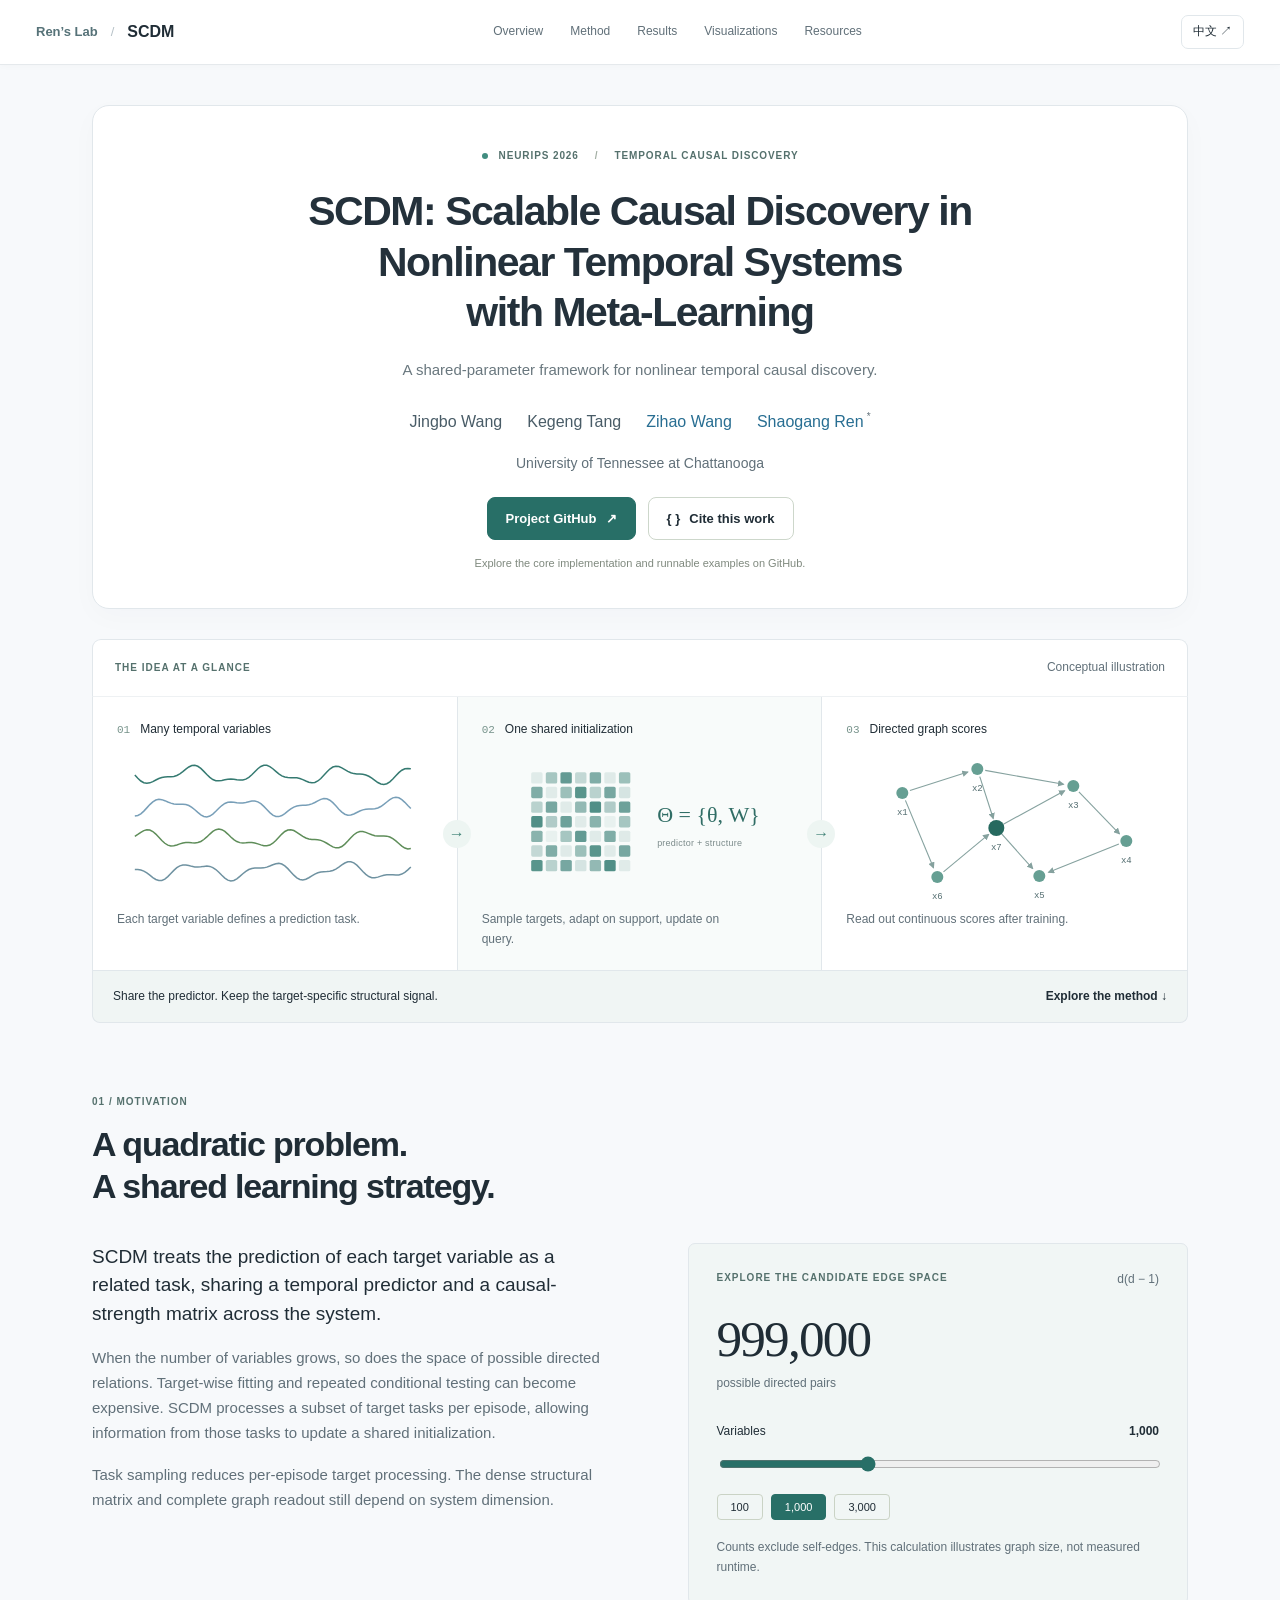
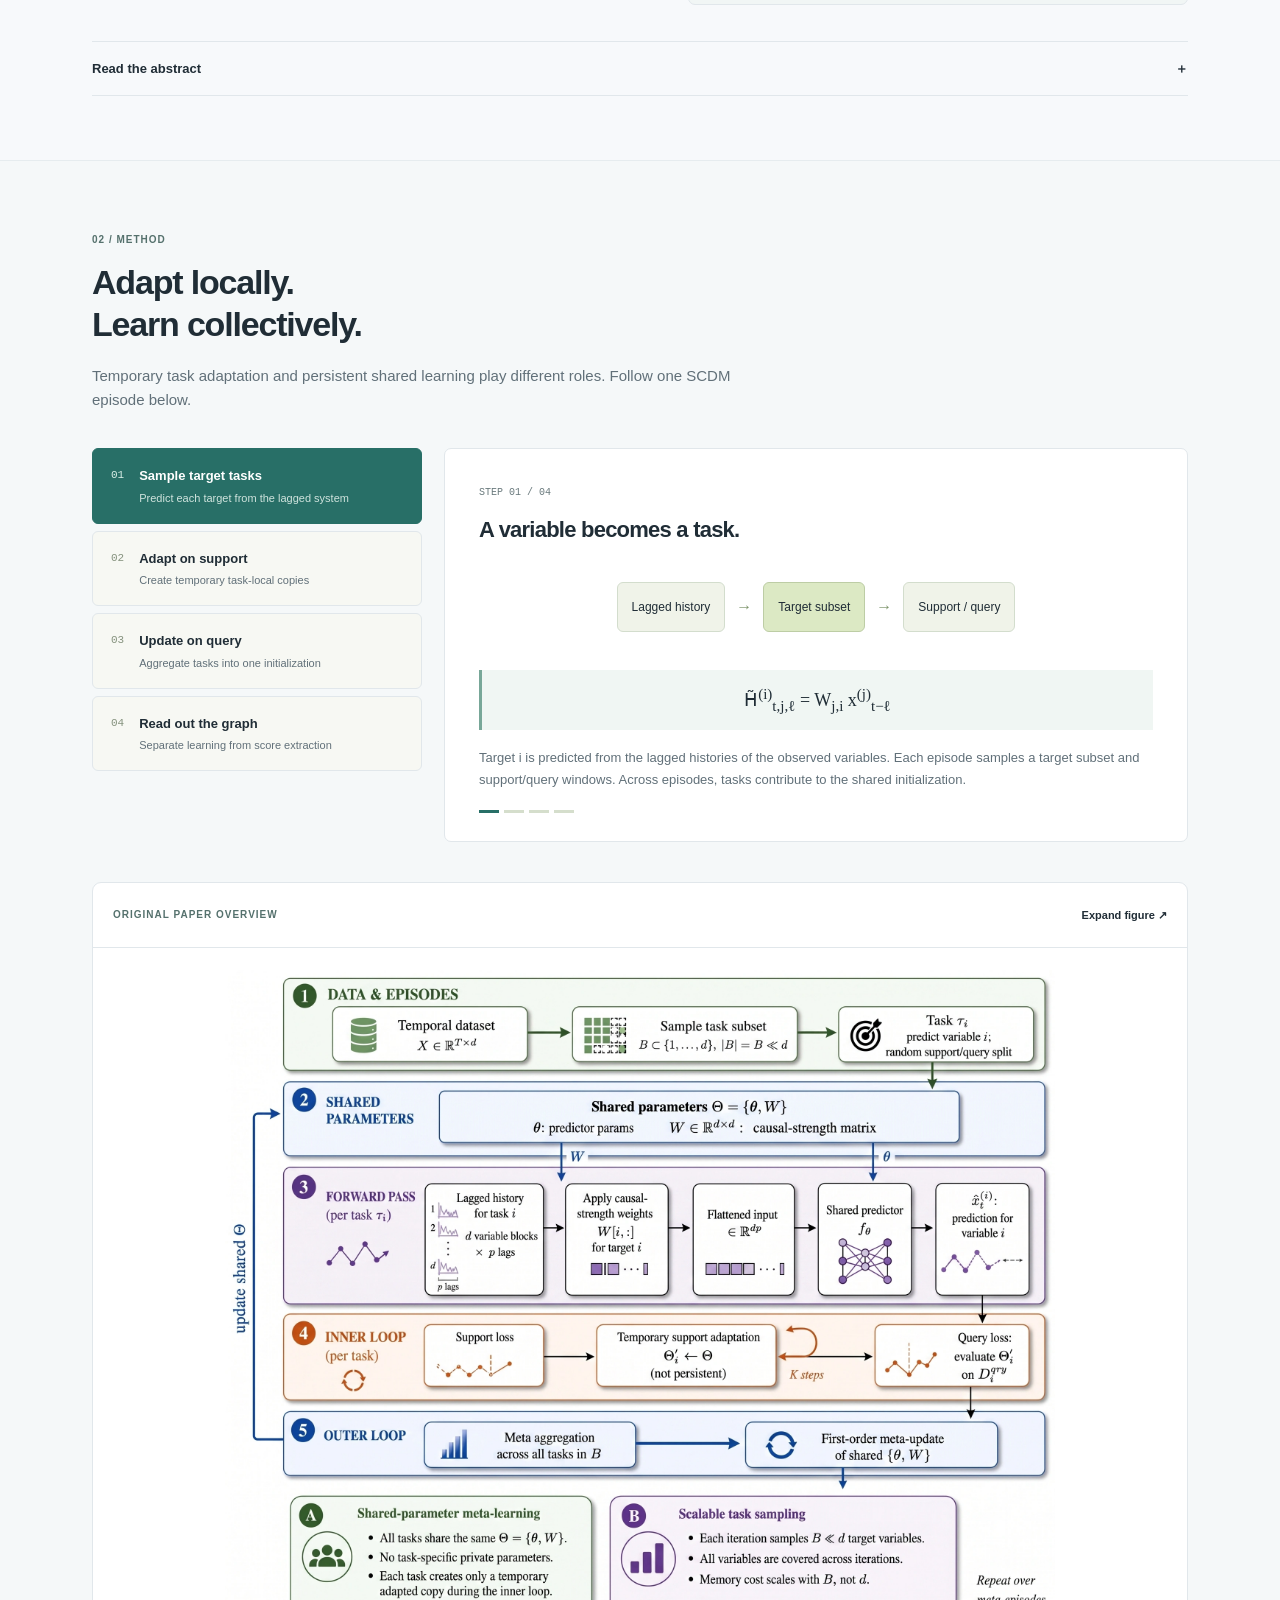
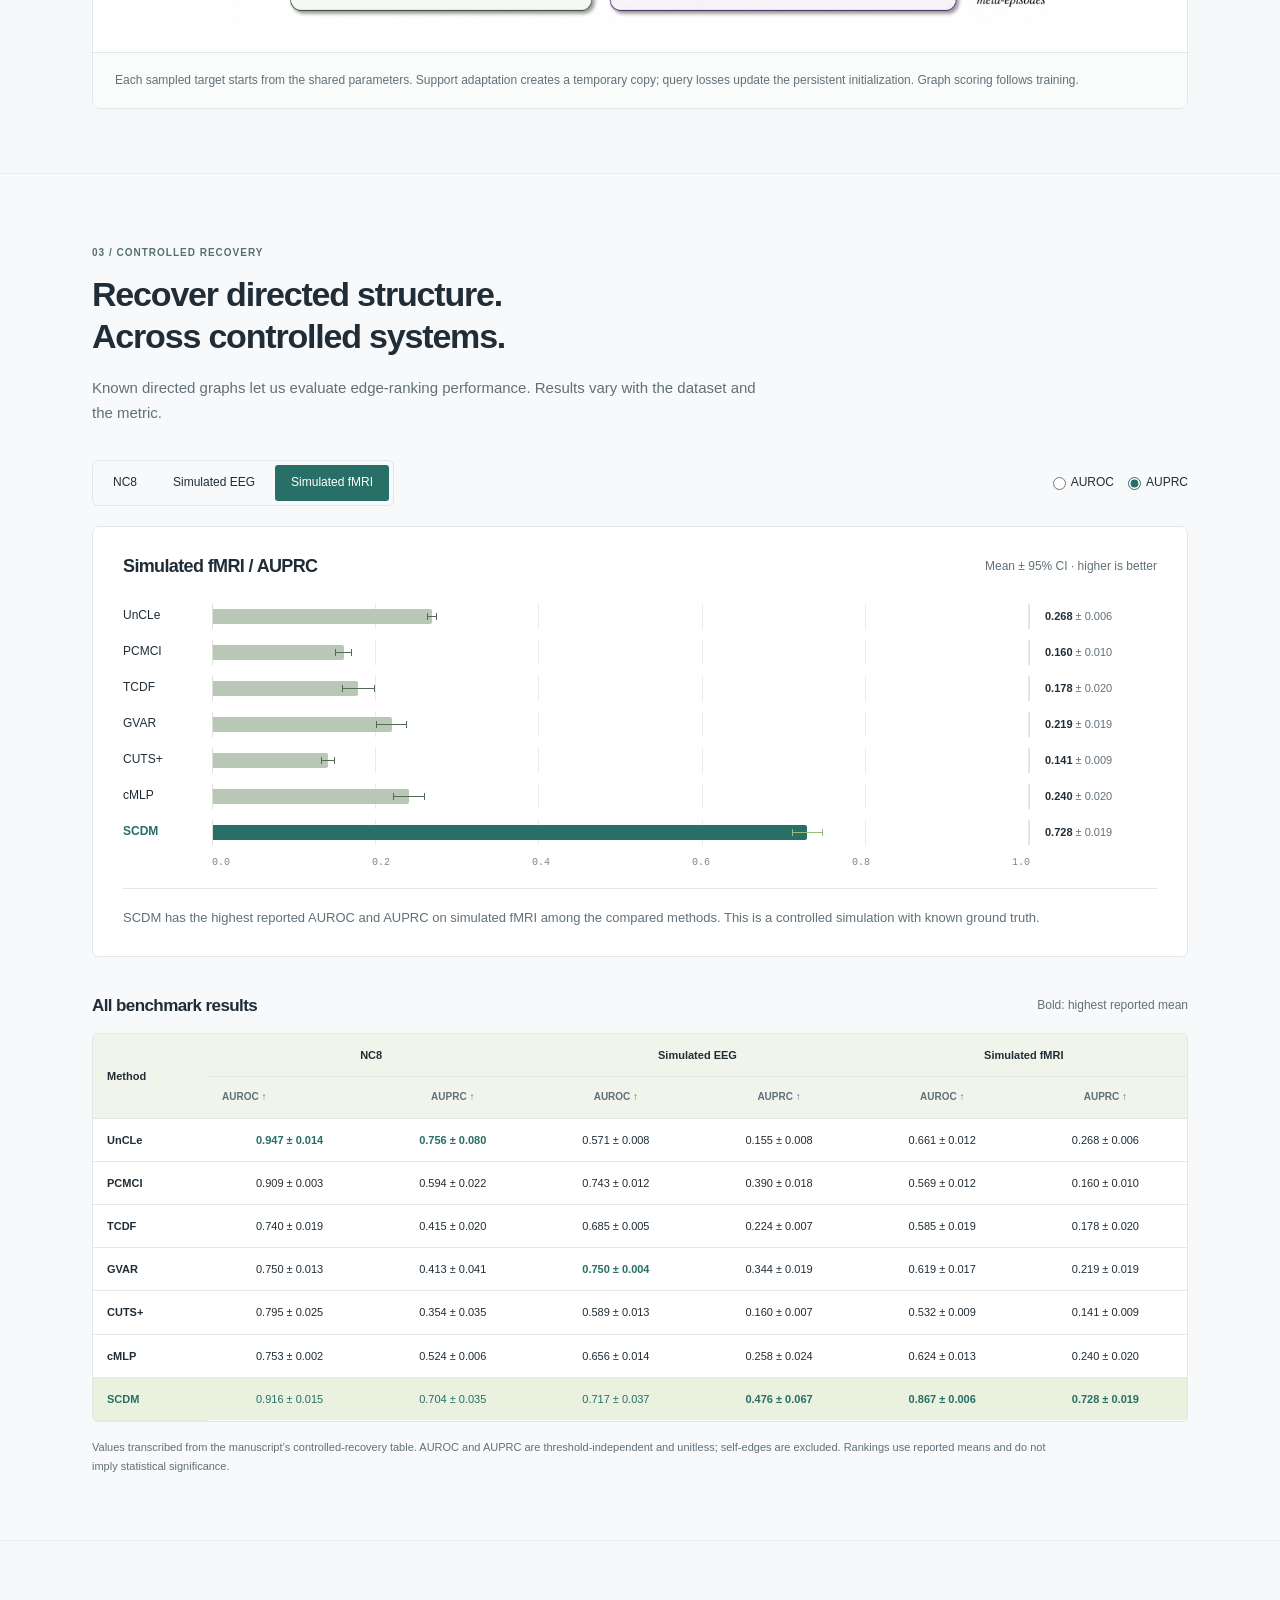
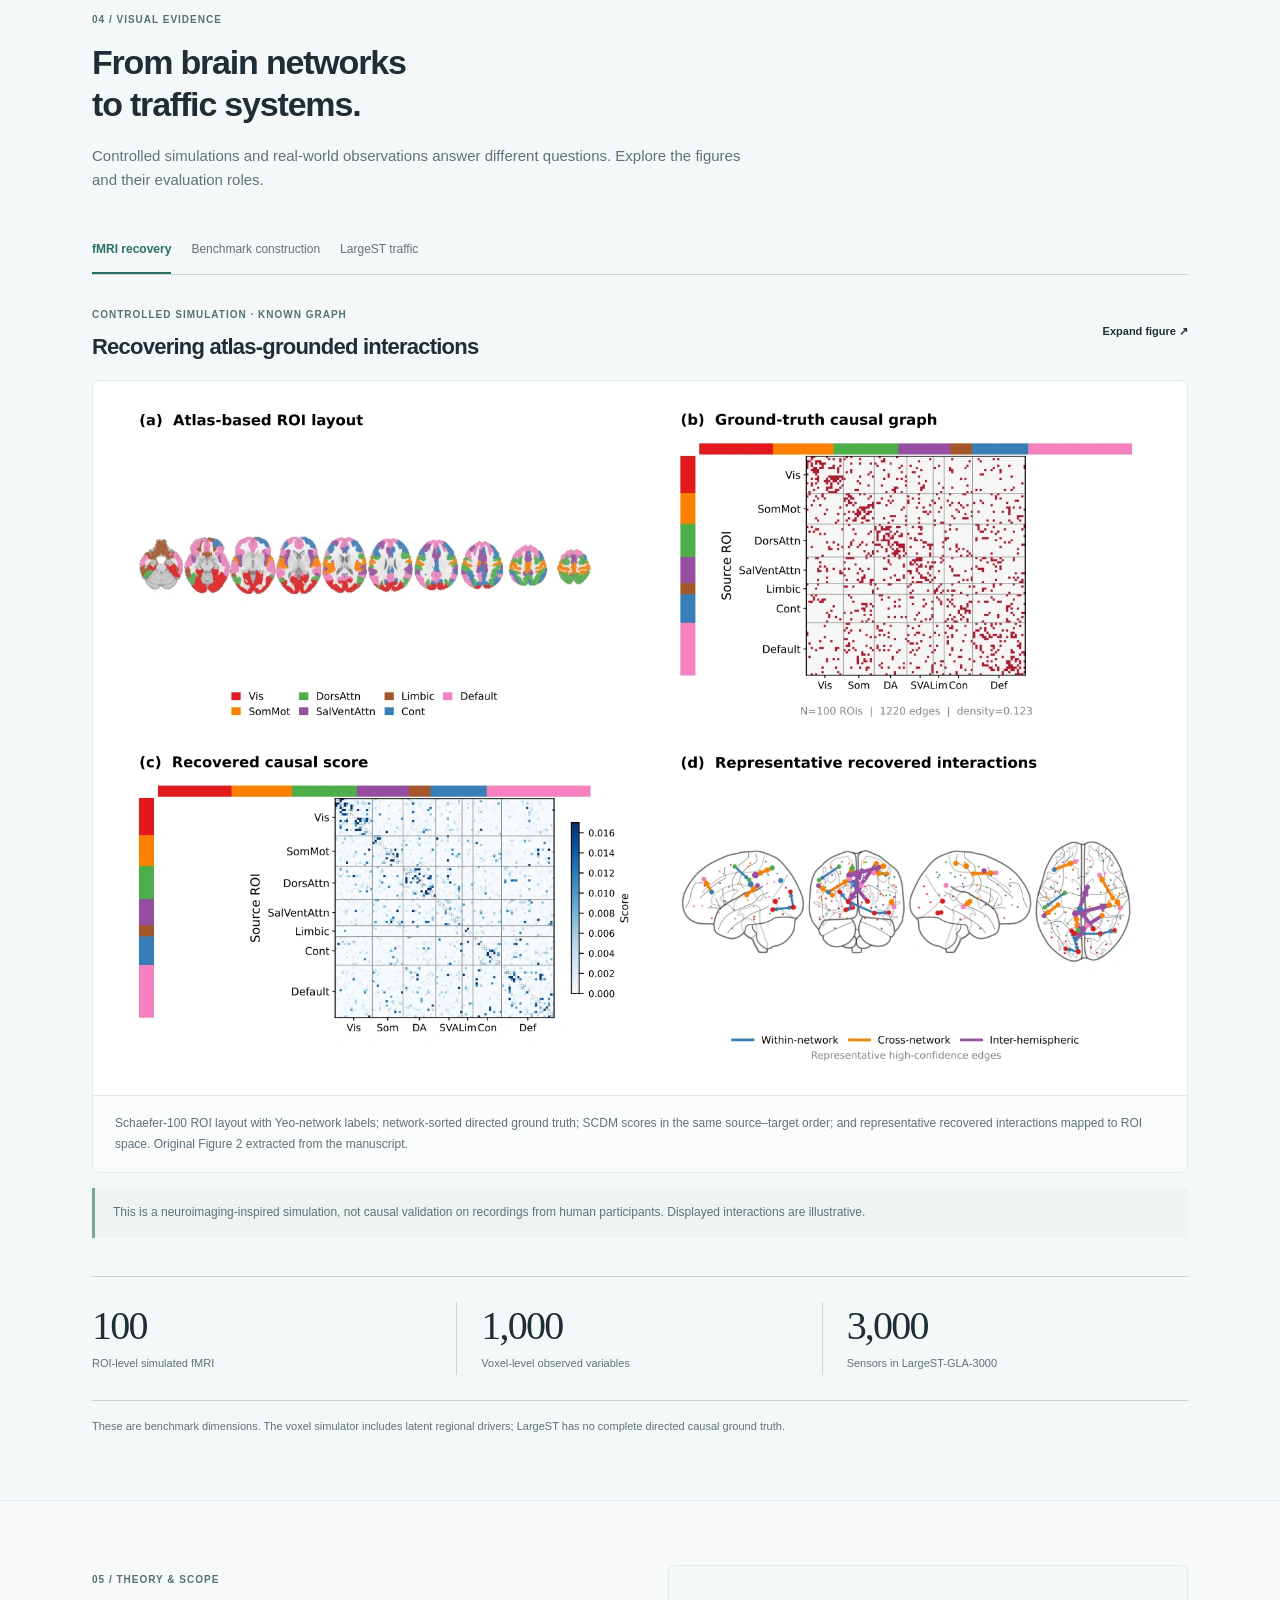
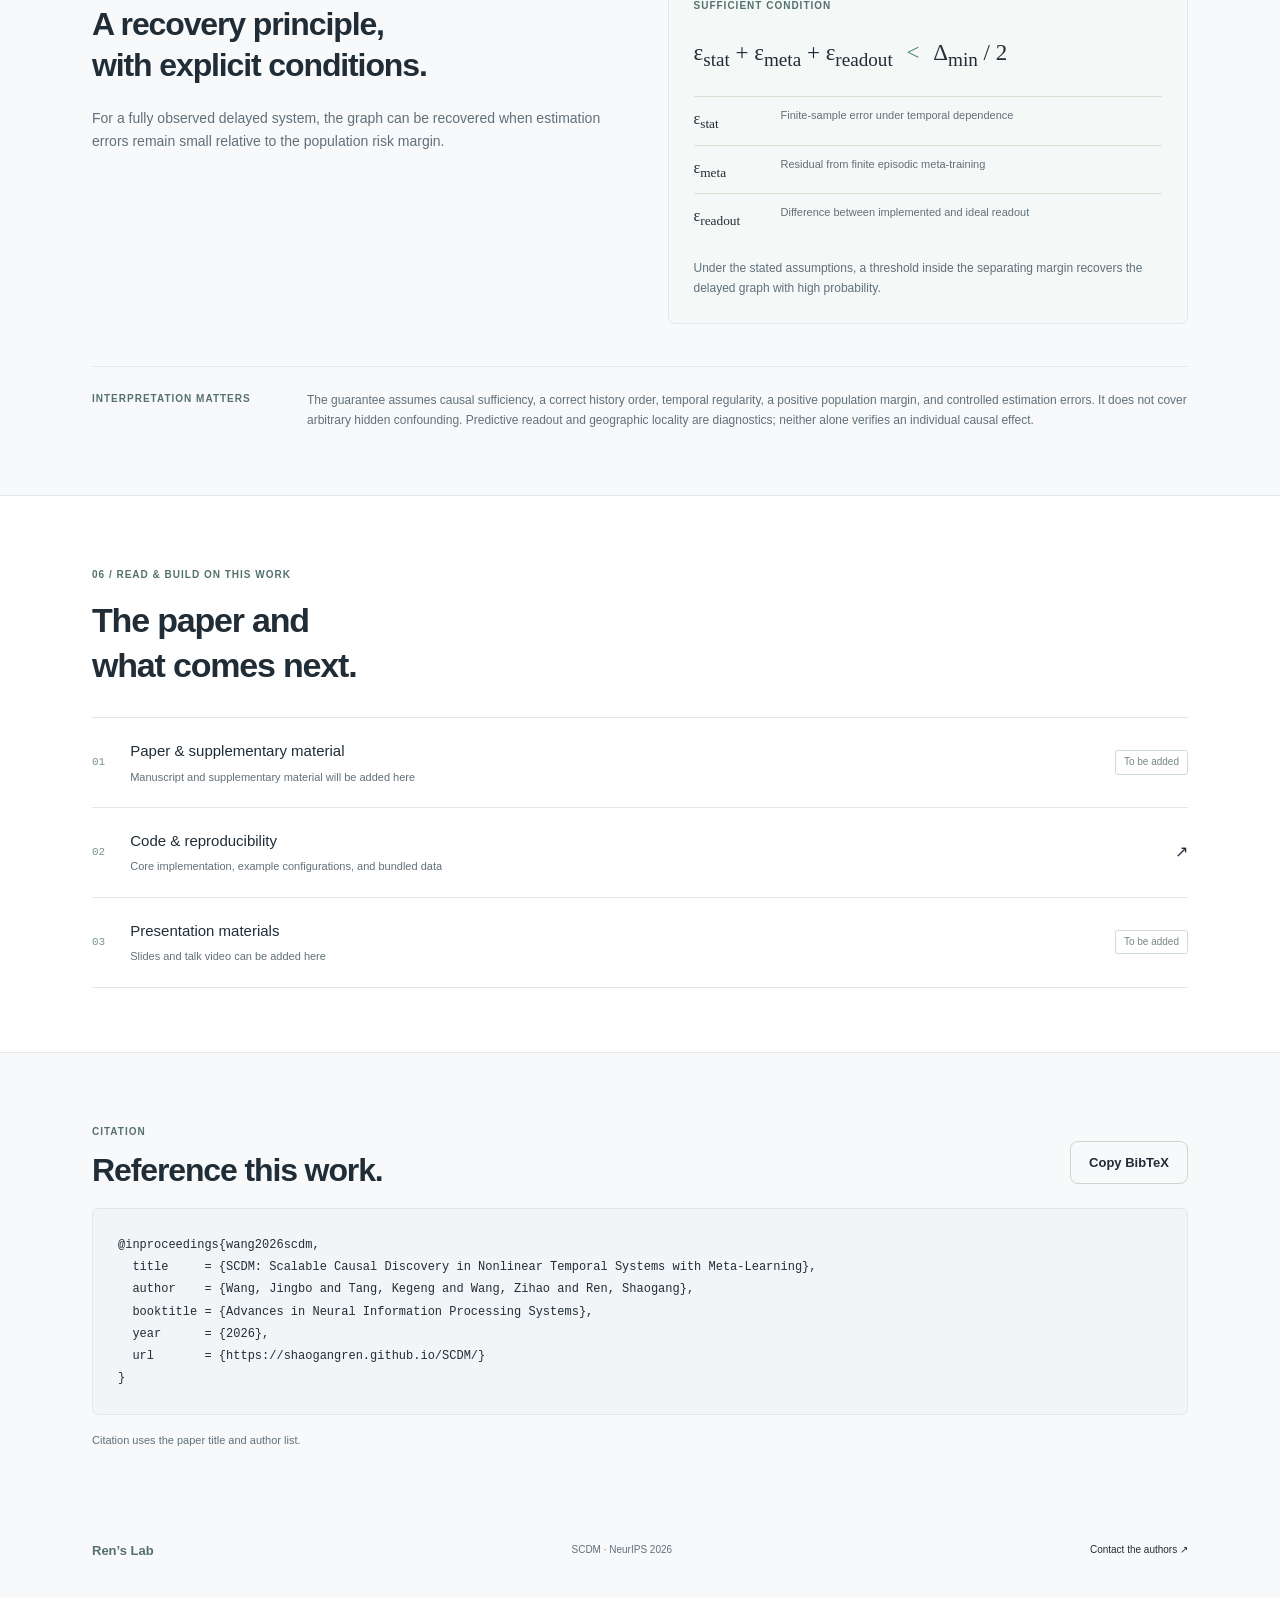
==== commit a1b4b6f0: "Simplify conference label and publication links" ====
--- a/docs/index.html
+++ b/docs/index.html
@@ -33,12 +33,12 @@
 </header>
 <main id="top">
   <section class="hero wrap">
-    <div class="eyebrow venue"><span class="status-dot"></span><span data-i18n="venue">NeurIPS 2026 · Poster</span><span class="venue-divider">/</span><span data-i18n="heroCategory">Temporal causal discovery</span></div>
+    <div class="eyebrow venue"><span class="status-dot"></span><span data-i18n="venue">NeurIPS 2026</span><span class="venue-divider">/</span><span data-i18n="heroCategory">Temporal causal discovery</span></div>
     <h1>SCDM: Scalable Causal Discovery in<br class="desktop-break"> Nonlinear Temporal Systems<br class="desktop-break"> with Meta-Learning</h1>
     <p class="hero-deck" data-i18n="heroDeck">A shared-parameter framework for nonlinear temporal causal discovery.</p>
     <div class="authors" id="authors"></div>
     <p class="affiliation" data-i18n="affiliation">University of Tennessee at Chattanooga</p>
-    <div class="hero-actions"><a class="button primary" href="https://openreview.net/pdf?id=H2Bm4cicZc" target="_blank" rel="noopener"><span aria-hidden="true">↗</span><span data-i18n="readPaper">Read the paper</span></a><a class="button" href="https://openreview.net/forum?id=H2Bm4cicZc" target="_blank" rel="noopener">OpenReview <span aria-hidden="true">↗</span></a><a class="button" href="https://github.com/ShaogangRen/SCDM" target="_blank" rel="noopener"><span data-i18n="labGithub">Project GitHub</span><span aria-hidden="true">↗</span></a><a class="button" href="#citation"><span aria-hidden="true">{ }</span><span data-i18n="cite">Cite this work</span></a></div>
+    <div class="hero-actions"><a class="button primary" href="https://github.com/ShaogangRen/SCDM" target="_blank" rel="noopener"><span data-i18n="labGithub">Project GitHub</span><span aria-hidden="true">↗</span></a><a class="button" href="#citation"><span aria-hidden="true">{ }</span><span data-i18n="cite">Cite this work</span></a></div>
     <p class="hero-code-status" data-i18n="codeNotice">Explore the core implementation and runnable examples on GitHub.</p>
   </section>
   <section class="visual-story wrap" aria-label="Conceptual SCDM pipeline">
@@ -88,8 +88,8 @@
     <div class="theory-layout"><div><span class="eyebrow" data-i18n="theoryEyebrow">05 / Theory & scope</span><h2 data-i18n="theoryTitle">A recovery principle,<br>with explicit conditions.</h2><p data-i18n="theoryIntro">For a fully observed delayed system, the graph can be recovered when estimation errors remain small relative to the population risk margin.</p></div><div class="theory-box"><span class="eyebrow" data-i18n="sufficientCondition">Sufficient condition</span><div class="theory-equation">ε<sub>stat</sub> + ε<sub>meta</sub> + ε<sub>readout</sub> <span>&lt;</span> Δ<sub>min</sub> / 2</div><dl><div><dt>ε<sub>stat</sub></dt><dd data-i18n="statError">Finite-sample error under temporal dependence</dd></div><div><dt>ε<sub>meta</sub></dt><dd data-i18n="metaError">Residual from finite episodic meta-training</dd></div><div><dt>ε<sub>readout</sub></dt><dd data-i18n="readoutError">Difference between implemented and ideal readout</dd></div></dl><p data-i18n="theoryConclusion">Under the stated assumptions, a threshold inside the separating margin recovers the delayed graph with high probability.</p></div></div>
     <div class="scope-note"><span class="eyebrow" data-i18n="scopeLabel">Interpretation matters</span><p data-i18n="scopeText">The guarantee assumes causal sufficiency, a correct history order, temporal regularity, a positive population margin, and controlled estimation errors. It does not cover arbitrary hidden confounding. Predictive readout and geographic locality are diagnostics; neither alone verifies an individual causal effect.</p></div>
   </section>
-  <section id="resources" class="section resources-section"><div class="wrap"><span class="eyebrow" data-i18n="resourcesEyebrow">06 / Read & build on this work</span><div class="resource-heading"><h2 data-i18n="resourcesTitle">The paper and<br>what comes next.</h2><a class="button light" href="https://openreview.net/forum?id=H2Bm4cicZc" target="_blank" rel="noopener"><span data-i18n="viewPublication">View publication</span> ↗</a></div><div class="resources-list"><a href="https://openreview.net/pdf?id=H2Bm4cicZc" target="_blank" rel="noopener"><span>01</span><div><strong data-i18n="resourcePaper">Paper & supplementary material</strong><small data-i18n="paperDetail">Full manuscript via OpenReview</small></div><span>↗</span></a><a href="https://github.com/ShaogangRen/SCDM" target="_blank" rel="noopener"><span>02</span><div><strong data-i18n="resourceCode">Code & reproducibility</strong><small data-i18n="codeDetail">Core implementation, example configurations, and bundled data</small></div><span>↗</span></a><div><span>03</span><div><strong data-i18n="resourcePresentation">Poster & presentation</strong><small data-i18n="presentationDetail">Poster, slides, and talk video can be added here</small></div><span class="resource-status" data-i18n="pending">To be added</span></div></div></div></section>
-  <section id="citation" class="section wrap citation-section"><div class="citation-head"><div><span class="eyebrow" data-i18n="citationEyebrow">Citation</span><h2 data-i18n="citationTitle">Reference this work.</h2></div><button id="copy-citation" class="button" data-i18n="copyBibtex">Copy BibTeX</button></div><pre><code id="bibtex"></code></pre><p class="figure-note" data-i18n="citationNote">Citation uses the title and author list from the OpenReview record.</p></section>
+  <section id="resources" class="section resources-section"><div class="wrap"><span class="eyebrow" data-i18n="resourcesEyebrow">06 / Read & build on this work</span><div class="resource-heading"><h2 data-i18n="resourcesTitle">The paper and<br>what comes next.</h2></div><div class="resources-list"><div><span>01</span><div><strong data-i18n="resourcePaper">Paper &amp; supplementary material</strong><small data-i18n="paperDetail">Manuscript and supplementary material will be added here</small></div><span class="resource-status" data-i18n="pending">To be added</span></div><a href="https://github.com/ShaogangRen/SCDM" target="_blank" rel="noopener"><span>02</span><div><strong data-i18n="resourceCode">Code & reproducibility</strong><small data-i18n="codeDetail">Core implementation, example configurations, and bundled data</small></div><span>↗</span></a><div><span>03</span><div><strong data-i18n="resourcePresentation">Presentation materials</strong><small data-i18n="presentationDetail">Slides and talk video can be added here</small></div><span class="resource-status" data-i18n="pending">To be added</span></div></div></div></section>
+  <section id="citation" class="section wrap citation-section"><div class="citation-head"><div><span class="eyebrow" data-i18n="citationEyebrow">Citation</span><h2 data-i18n="citationTitle">Reference this work.</h2></div><button id="copy-citation" class="button" data-i18n="copyBibtex">Copy BibTeX</button></div><pre><code id="bibtex"></code></pre><p class="figure-note" data-i18n="citationNote">Citation uses the paper title and author list.</p></section>
 </main>
 <footer class="wrap footer"><a class="brand" href="https://shaogangren.github.io/" target="_blank" rel="noopener">Ren’s Lab</a><p data-i18n="footerText">SCDM · NeurIPS 2026</p><a href="mailto:shaogang-ren@utc.edu" data-i18n="contact">Contact the authors ↗</a></footer>
 <dialog id="image-dialog"><div class="dialog-toolbar"><span id="image-caption"></span><a id="image-download" class="zoom" download data-i18n="downloadFigure">Download image ↓</a><button id="close-dialog" class="dialog-close" aria-label="Close enlarged figure">×</button></div><div class="dialog-image-wrap"><img id="enlarged-image" alt=""></div></dialog>
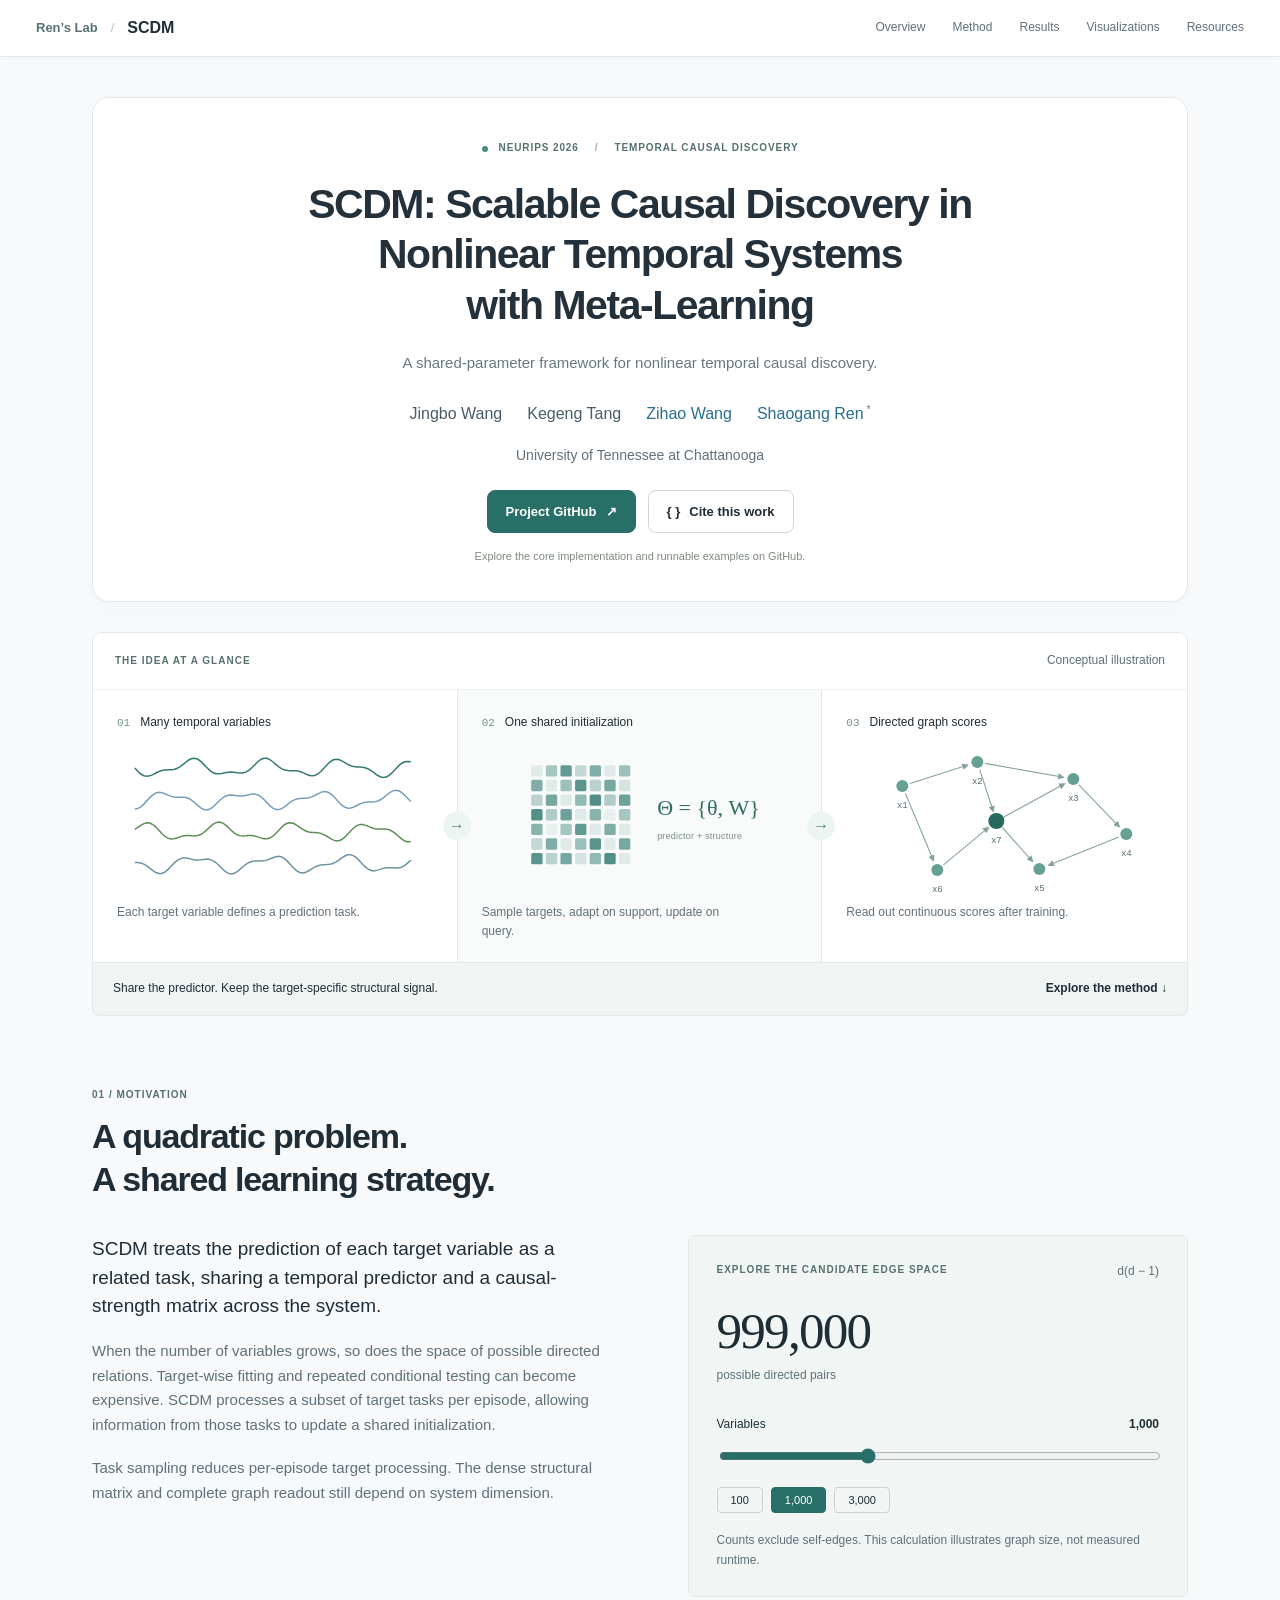
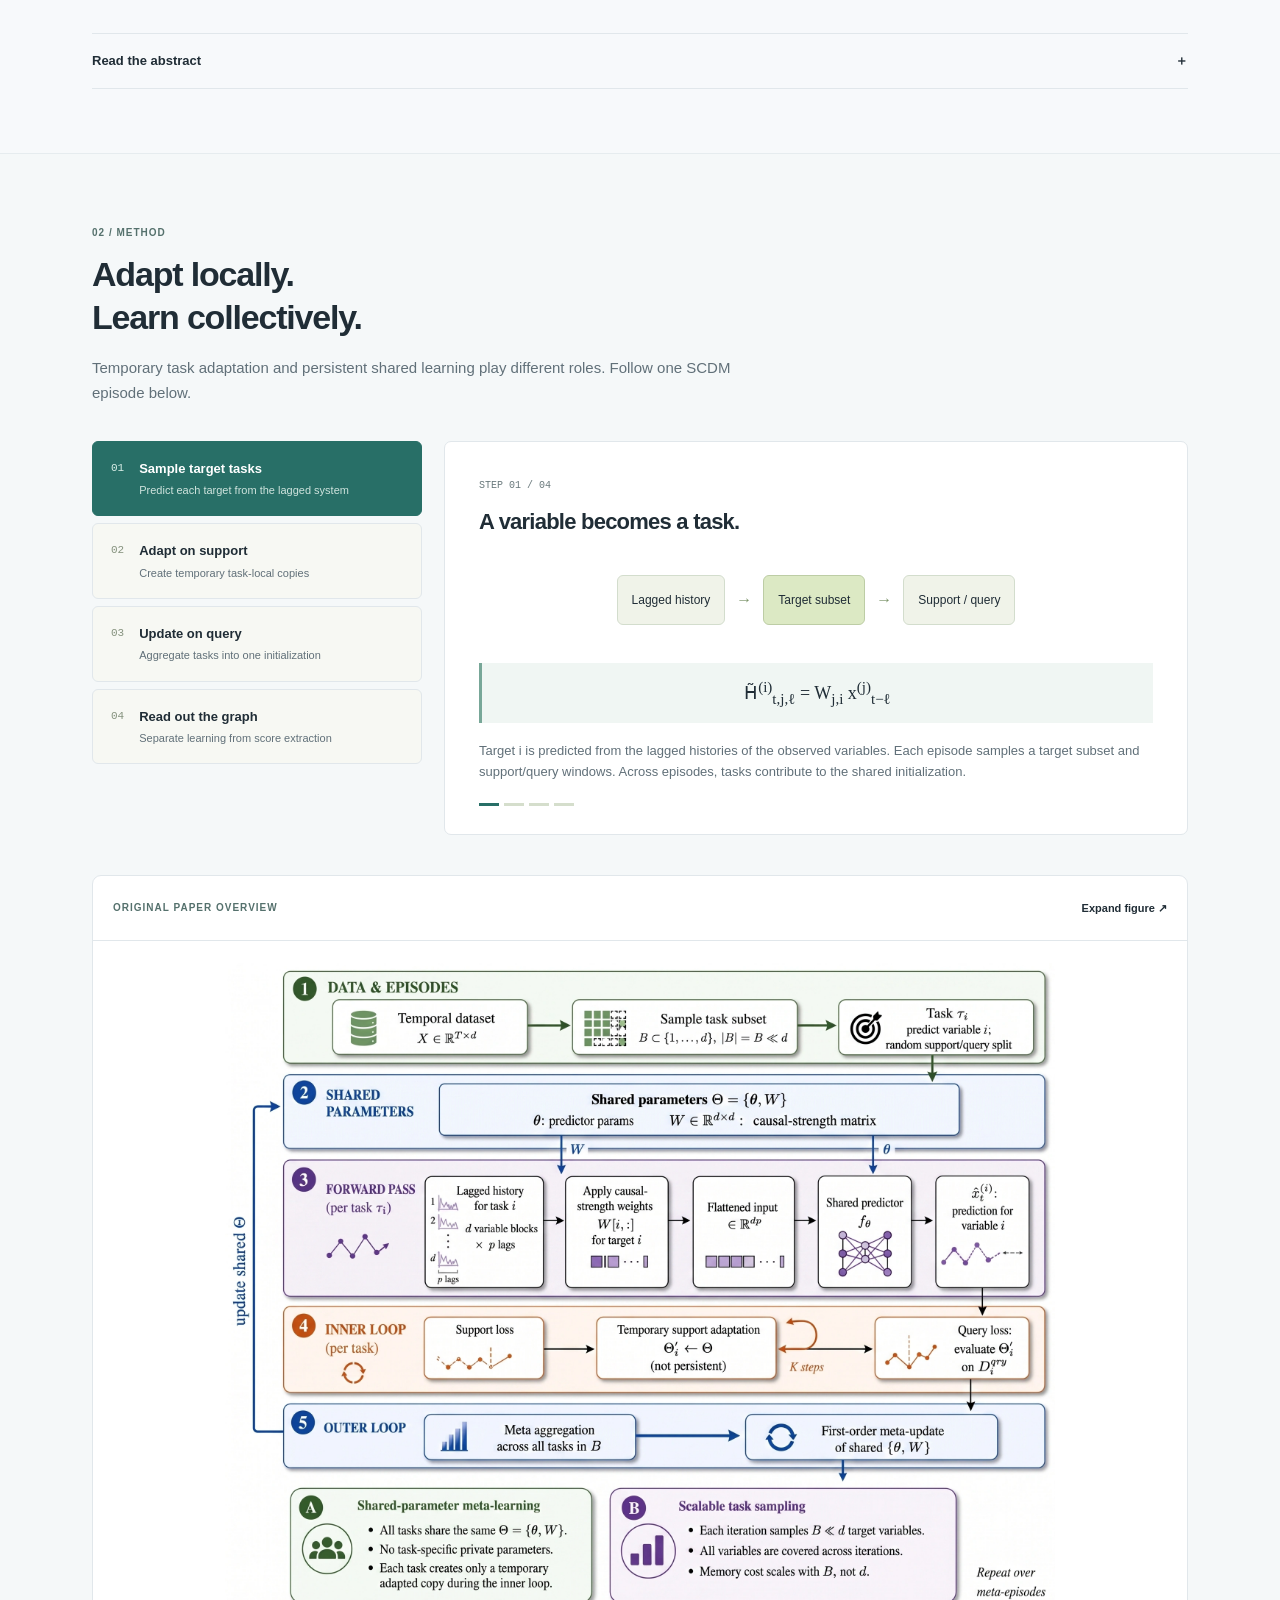
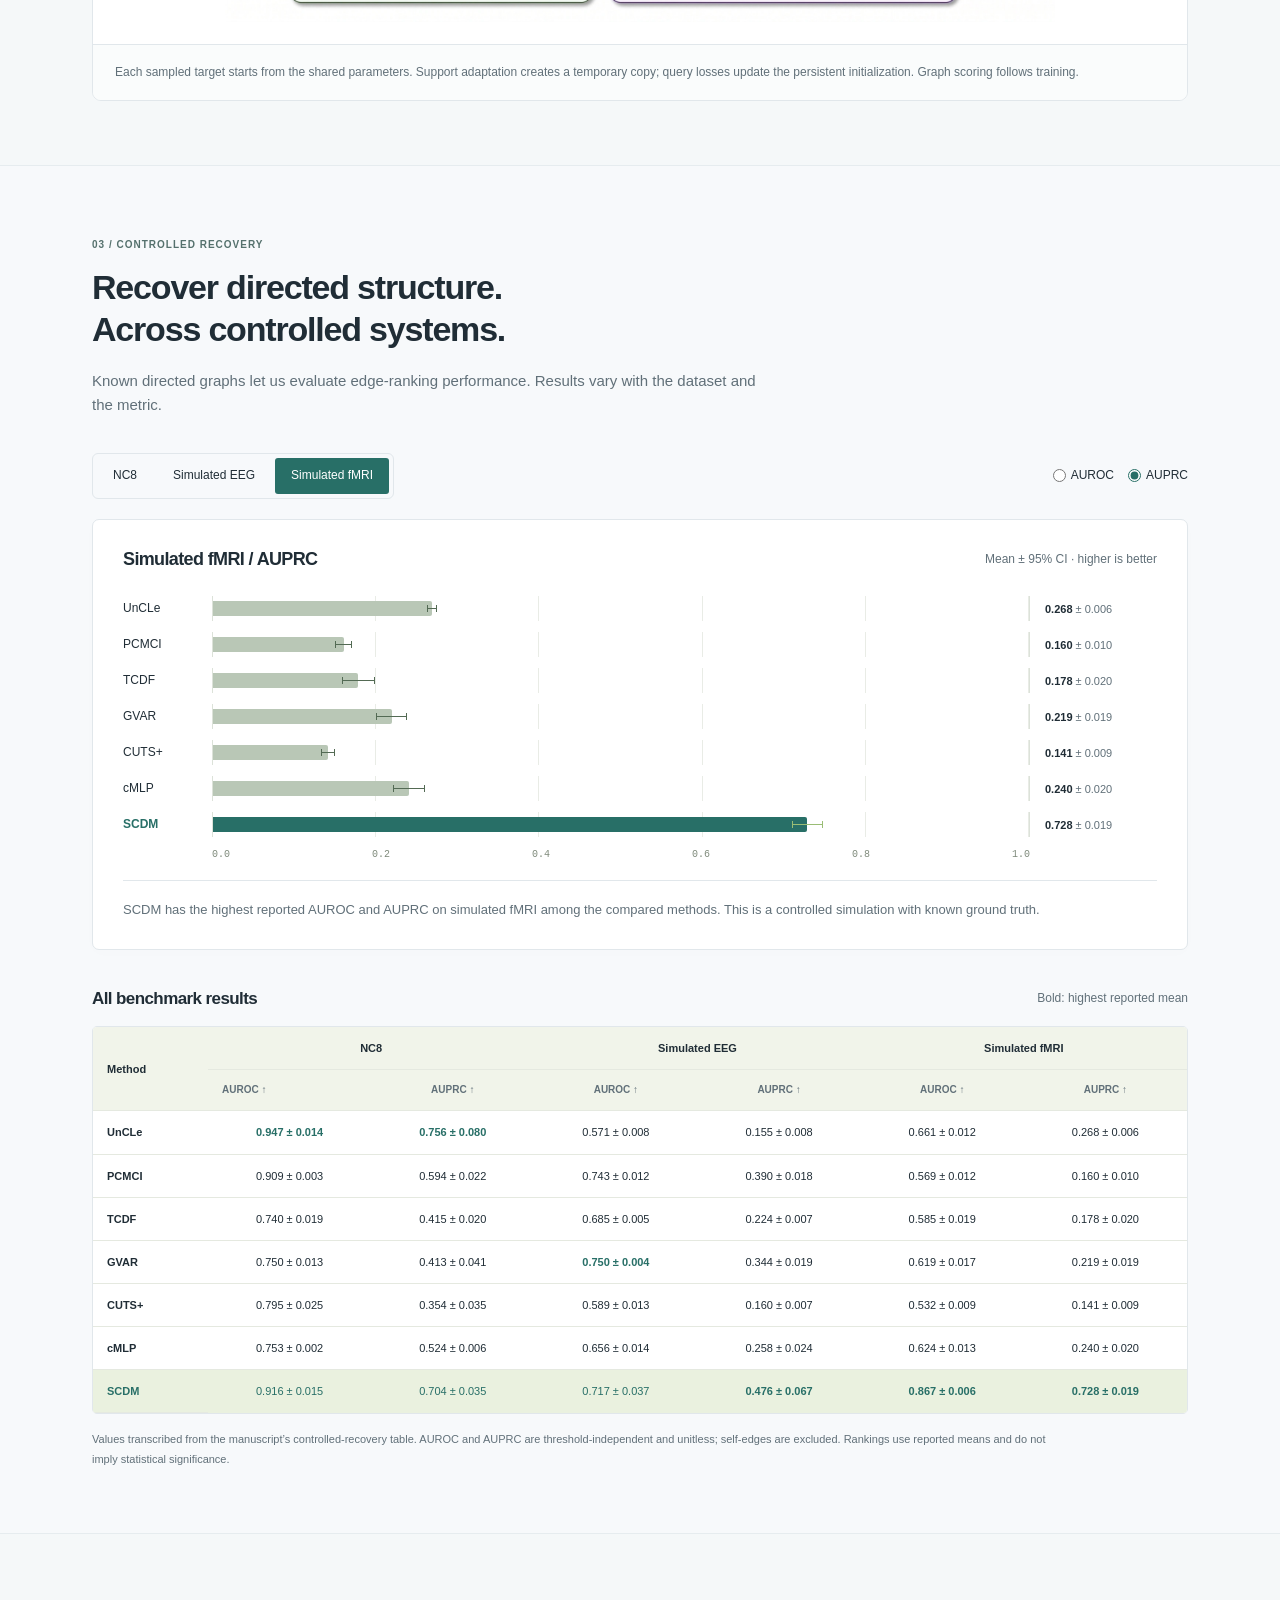
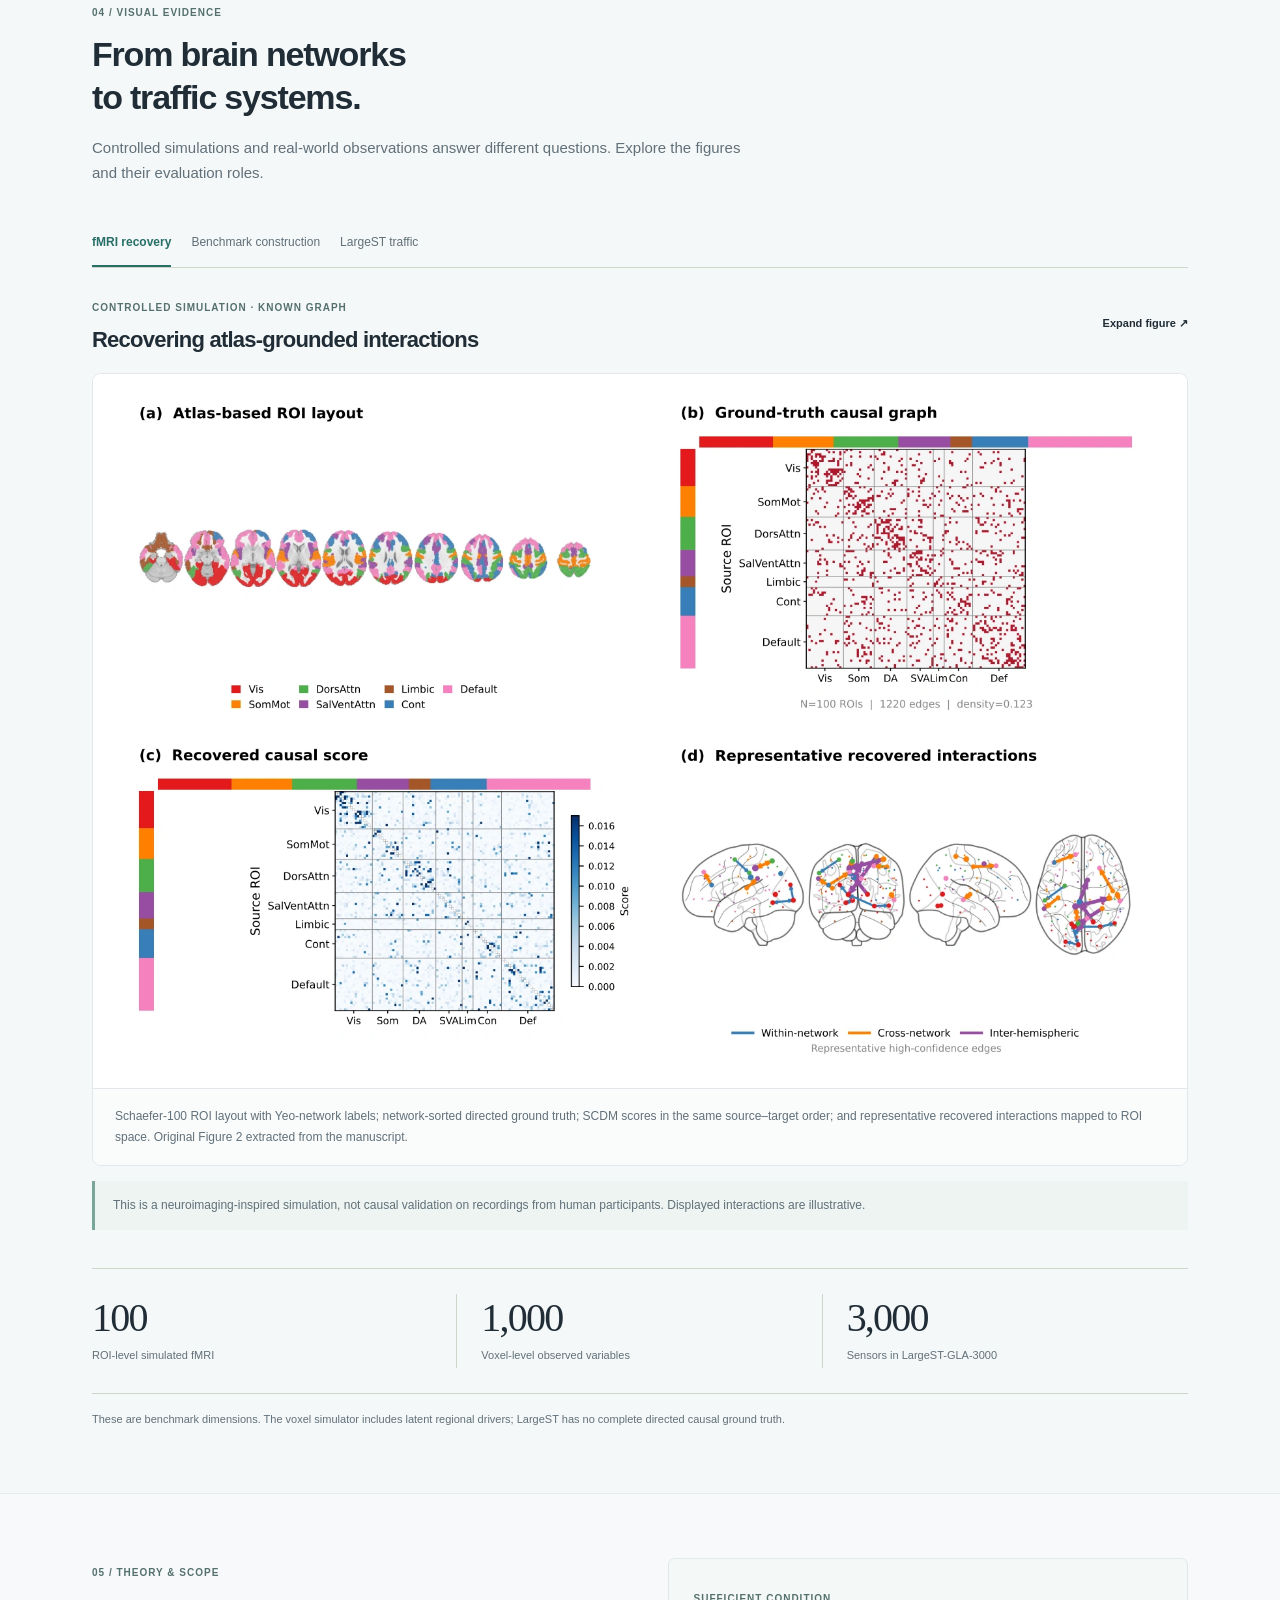
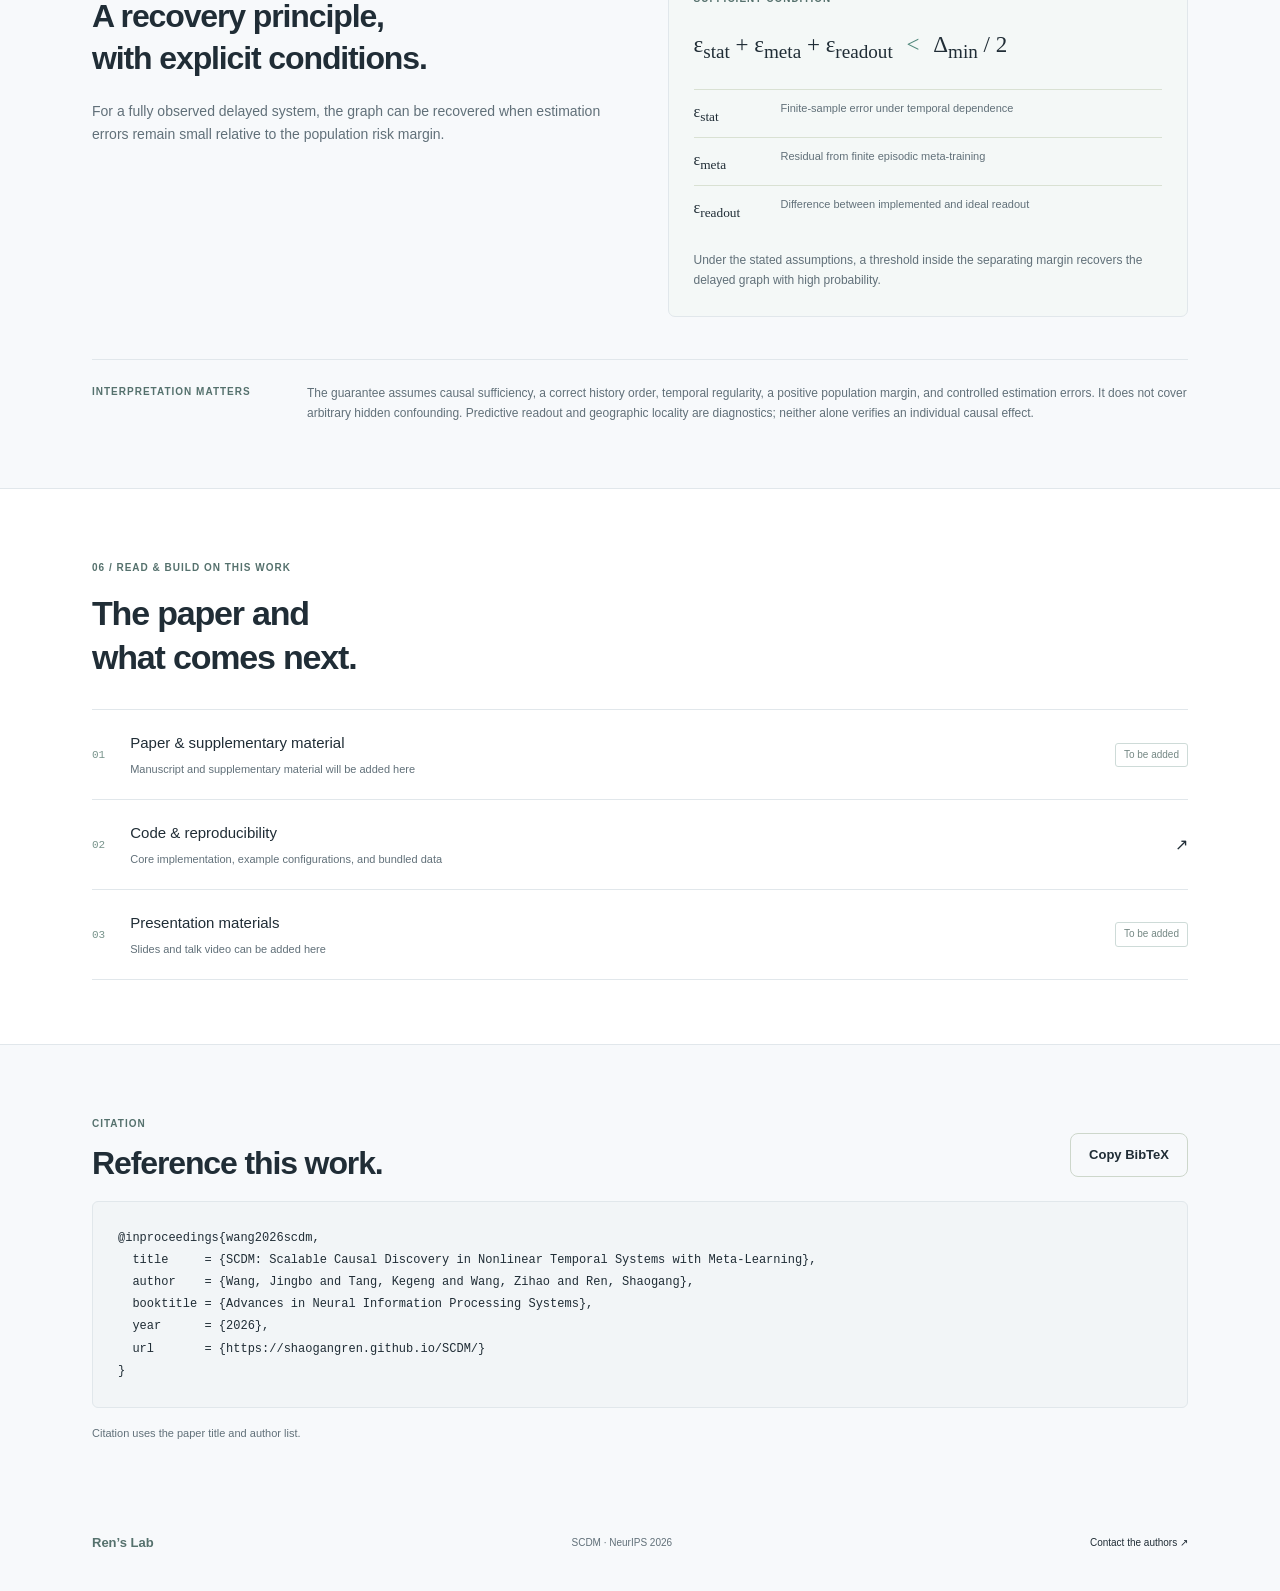
==== commit fac97788: "Make the project webpage English only" ====
--- a/docs/index.html
+++ b/docs/index.html
@@ -20,80 +20,79 @@
   <script defer src="app.js"></script>
 </head>
 <body>
-<a class="skip" href="#overview" data-i18n="skip">Skip to content</a>
+<a class="skip" href="#overview">Skip to content</a>
 <header class="site-header">
   <div class="header-inner">
     <div class="lab-brand"><a href="https://shaogangren.github.io/" target="_blank" rel="noopener">Ren’s Lab</a><span aria-hidden="true">/</span><a href="#top" class="brand" aria-label="SCDM project page">SCDM</a></div>
     <nav aria-label="Main navigation">
-      <a href="#overview" data-i18n="navOverview">Overview</a><a href="#method" data-i18n="navMethod">Method</a><a href="#results" data-i18n="navResults">Results</a><a href="#applications" data-i18n="navApplications">Visualizations</a><a href="#resources" data-i18n="navResources">Resources</a>
+      <a href="#overview">Overview</a><a href="#method">Method</a><a href="#results">Results</a><a href="#applications">Visualizations</a><a href="#resources">Resources</a>
     </nav>
-    <button id="language" class="language" aria-label="Switch to Chinese">中文 <span aria-hidden="true">↗</span></button>
   </div>
   <div id="read-progress" aria-hidden="true"></div>
 </header>
 <main id="top">
   <section class="hero wrap">
-    <div class="eyebrow venue"><span class="status-dot"></span><span data-i18n="venue">NeurIPS 2026</span><span class="venue-divider">/</span><span data-i18n="heroCategory">Temporal causal discovery</span></div>
+    <div class="eyebrow venue"><span class="status-dot"></span><span>NeurIPS 2026</span><span class="venue-divider">/</span><span>Temporal causal discovery</span></div>
     <h1>SCDM: Scalable Causal Discovery in<br class="desktop-break"> Nonlinear Temporal Systems<br class="desktop-break"> with Meta-Learning</h1>
-    <p class="hero-deck" data-i18n="heroDeck">A shared-parameter framework for nonlinear temporal causal discovery.</p>
+    <p class="hero-deck">A shared-parameter framework for nonlinear temporal causal discovery.</p>
     <div class="authors" id="authors"></div>
-    <p class="affiliation" data-i18n="affiliation">University of Tennessee at Chattanooga</p>
-    <div class="hero-actions"><a class="button primary" href="https://github.com/ShaogangRen/SCDM" target="_blank" rel="noopener"><span data-i18n="labGithub">Project GitHub</span><span aria-hidden="true">↗</span></a><a class="button" href="#citation"><span aria-hidden="true">{ }</span><span data-i18n="cite">Cite this work</span></a></div>
-    <p class="hero-code-status" data-i18n="codeNotice">Explore the core implementation and runnable examples on GitHub.</p>
+    <p class="affiliation">University of Tennessee at Chattanooga</p>
+    <div class="hero-actions"><a class="button primary" href="https://github.com/ShaogangRen/SCDM" target="_blank" rel="noopener"><span>Project GitHub</span><span aria-hidden="true">↗</span></a><a class="button" href="#citation"><span aria-hidden="true">{ }</span><span>Cite this work</span></a></div>
+    <p class="hero-code-status">Explore the core implementation and runnable examples on GitHub.</p>
   </section>
   <section class="visual-story wrap" aria-label="Conceptual SCDM pipeline">
-    <div class="story-top"><span class="eyebrow" data-i18n="storyLabel">The idea at a glance</span><span class="micro" data-i18n="schematicLabel">Conceptual illustration</span></div>
+    <div class="story-top"><span class="eyebrow">The idea at a glance</span><span class="micro">Conceptual illustration</span></div>
     <div class="story-grid">
-      <div class="story-stage"><div class="story-stage-label"><span>01</span><span data-i18n="storyInput">Many temporal variables</span></div><svg id="signals" viewBox="0 0 290 150" role="img" aria-label="Schematic multivariate time series"></svg><p data-i18n="storyInputText">Each target variable defines a prediction task.</p></div>
-      <div class="story-stage story-shared"><div class="story-stage-label"><span>02</span><span data-i18n="storyShared">One shared initialization</span></div><div class="matrix-wrap"><svg id="matrix" viewBox="0 0 160 150" role="img" aria-label="Schematic shared structural matrix"></svg><div class="theta">Θ = {θ, W}<small data-i18n="sharedLabel">predictor + structure</small></div></div><p data-i18n="storySharedText">Sample targets, adapt on support, update on query.</p></div>
-      <div class="story-stage"><div class="story-stage-label"><span>03</span><span data-i18n="storyGraph">Directed graph scores</span></div><svg id="network" viewBox="0 0 290 150" role="img" aria-label="Schematic directed graph, not an experimental result"></svg><p data-i18n="storyGraphText">Read out continuous scores after training.</p></div>
+      <div class="story-stage"><div class="story-stage-label"><span>01</span><span>Many temporal variables</span></div><svg id="signals" viewBox="0 0 290 150" role="img" aria-label="Schematic multivariate time series"></svg><p>Each target variable defines a prediction task.</p></div>
+      <div class="story-stage story-shared"><div class="story-stage-label"><span>02</span><span>One shared initialization</span></div><div class="matrix-wrap"><svg id="matrix" viewBox="0 0 160 150" role="img" aria-label="Schematic shared structural matrix"></svg><div class="theta">Θ = {θ, W}<small>predictor + structure</small></div></div><p>Sample targets, adapt on support, update on query.</p></div>
+      <div class="story-stage"><div class="story-stage-label"><span>03</span><span>Directed graph scores</span></div><svg id="network" viewBox="0 0 290 150" role="img" aria-label="Schematic directed graph, not an experimental result"></svg><p>Read out continuous scores after training.</p></div>
     </div>
-    <div class="story-bottom"><span data-i18n="storyBottom">Share the predictor. Keep the target-specific structural signal.</span><a href="#method" data-i18n="exploreMethod">Explore the method ↓</a></div>
+    <div class="story-bottom"><span>Share the predictor. Keep the target-specific structural signal.</span><a href="#method">Explore the method ↓</a></div>
   </section>
   <section id="overview" class="section wrap">
-    <div class="section-heading"><span class="eyebrow" data-i18n="overviewEyebrow">01 / Motivation</span><h2 data-i18n="overviewTitle">A quadratic problem.<br>A shared learning strategy.</h2></div>
+    <div class="section-heading"><span class="eyebrow">01 / Motivation</span><h2>A quadratic problem.<br>A shared learning strategy.</h2></div>
     <div class="two-column motivation">
-      <div class="prose"><p class="lead" data-i18n="tldr">SCDM treats the prediction of each target variable as a related task, sharing a temporal predictor and a causal-strength matrix across the system.</p><p data-i18n="motivationText">When the number of variables grows, so does the space of possible directed relations. Target-wise fitting and repeated conditional testing can become expensive. SCDM processes a subset of target tasks per episode, allowing information from those tasks to update a shared initialization.</p><p data-i18n="motivationNote">Task sampling reduces per-episode target processing. The dense structural matrix and complete graph readout still depend on system dimension.</p></div>
-      <div class="dimension-lab"><div class="lab-header"><span class="eyebrow" data-i18n="labTitle">Explore the candidate edge space</span><span class="micro">d(d − 1)</span></div><div class="dimension-number"><output id="edge-count" for="dimension">999,000</output><span data-i18n="directedPairs">possible directed pairs</span></div><label for="dimension"><span data-i18n="variables">Variables</span><output id="variable-count" for="dimension">1,000</output></label><input id="dimension" type="range" min="10" max="3000" step="10" value="1000"><div class="presets" aria-label="Choose graph dimension"><button data-dimension="100">100</button><button data-dimension="1000" class="selected">1,000</button><button data-dimension="3000">3,000</button></div><p class="micro" data-i18n="labNote">Counts exclude self-edges. This calculation illustrates graph size, not measured runtime.</p></div>
+      <div class="prose"><p class="lead">SCDM treats the prediction of each target variable as a related task, sharing a temporal predictor and a causal-strength matrix across the system.</p><p>When the number of variables grows, so does the space of possible directed relations. Target-wise fitting and repeated conditional testing can become expensive. SCDM processes a subset of target tasks per episode, allowing information from those tasks to update a shared initialization.</p><p>Task sampling reduces per-episode target processing. The dense structural matrix and complete graph readout still depend on system dimension.</p></div>
+      <div class="dimension-lab"><div class="lab-header"><span class="eyebrow">Explore the candidate edge space</span><span class="micro">d(d − 1)</span></div><div class="dimension-number"><output id="edge-count" for="dimension">999,000</output><span>possible directed pairs</span></div><label for="dimension"><span>Variables</span><output id="variable-count" for="dimension">1,000</output></label><input id="dimension" type="range" min="10" max="3000" step="10" value="1000"><div class="presets" aria-label="Choose graph dimension"><button data-dimension="100">100</button><button data-dimension="1000" class="selected">1,000</button><button data-dimension="3000">3,000</button></div><p class="micro">Counts exclude self-edges. This calculation illustrates graph size, not measured runtime.</p></div>
     </div>
-    <details class="abstract"><summary><span data-i18n="abstractLabel">Read the abstract</span><span aria-hidden="true">＋</span></summary><p id="abstract-text"></p></details>
+    <details class="abstract"><summary><span>Read the abstract</span><span aria-hidden="true">＋</span></summary><p id="abstract-text"></p></details>
   </section>
   <section id="method" class="section section-tint">
     <div class="wrap">
-      <div class="section-heading"><span class="eyebrow" data-i18n="methodEyebrow">02 / Method</span><h2 data-i18n="methodTitle">Adapt locally.<br>Learn collectively.</h2><p data-i18n="methodIntro">Temporary task adaptation and persistent shared learning play different roles. Follow one SCDM episode below.</p></div>
+      <div class="section-heading"><span class="eyebrow">02 / Method</span><h2>Adapt locally.<br>Learn collectively.</h2><p>Temporary task adaptation and persistent shared learning play different roles. Follow one SCDM episode below.</p></div>
       <div class="walkthrough">
         <div class="step-list" role="tablist" aria-label="SCDM method steps" aria-orientation="vertical" id="method-tabs"></div>
         <div id="step-panel" class="step-panel" role="tabpanel" aria-live="polite" tabindex="0"><span class="step-tag" id="step-tag"></span><h3 id="step-title"></h3><div id="step-diagram" class="step-diagram" aria-hidden="true"></div><div id="step-equation" class="equation"></div><p id="step-copy"></p><div class="step-pagination" aria-hidden="true"><i></i><i></i><i></i><i></i></div></div>
       </div>
-      <figure class="paper-figure method-figure"><div class="figure-header"><span class="eyebrow" data-i18n="originalMethod">Original paper overview</span><button class="zoom" data-image="assets/method.webp" data-alt="Original SCDM pipeline figure" data-i18n="expandFigure">Expand figure ↗</button></div><button class="figure-image-button" data-image="assets/method.webp" data-alt="Original SCDM pipeline figure" aria-label="Expand original method figure"><img src="assets/method.webp" width="2256" height="1792" alt="Original SCDM overview: temporal data, sampled target tasks, shared parameters, support adaptation, and query meta-updates" loading="lazy"></button><figcaption data-i18n="methodCaption">Each sampled target starts from the shared parameters. Support adaptation creates a temporary copy; query losses update the persistent initialization. Graph scoring follows training.</figcaption></figure>
+      <figure class="paper-figure method-figure"><div class="figure-header"><span class="eyebrow">Original paper overview</span><button class="zoom" data-image="assets/method.webp" data-alt="Original SCDM pipeline figure">Expand figure ↗</button></div><button class="figure-image-button" data-image="assets/method.webp" data-alt="Original SCDM pipeline figure" aria-label="Expand original method figure"><img src="assets/method.webp" width="2256" height="1792" alt="Original SCDM overview: temporal data, sampled target tasks, shared parameters, support adaptation, and query meta-updates" loading="lazy"></button><figcaption>Each sampled target starts from the shared parameters. Support adaptation creates a temporary copy; query losses update the persistent initialization. Graph scoring follows training.</figcaption></figure>
     </div>
   </section>
   <section id="results" class="section wrap">
-    <div class="section-heading"><span class="eyebrow" data-i18n="resultsEyebrow">03 / Controlled recovery</span><h2 data-i18n="resultsTitle">Recover directed structure.<br>Across controlled systems.</h2><p data-i18n="resultsIntro">Known directed graphs let us evaluate edge-ranking performance. Results vary with the dataset and the metric.</p></div>
-    <div class="result-controls"><div class="segmented" id="dataset-tabs" role="tablist" aria-label="Select benchmark"></div><fieldset class="metric-toggle"><legend class="sr-only" data-i18n="metricLabel">Evaluation metric</legend><label><input type="radio" name="metric" value="auroc">AUROC</label><label><input type="radio" name="metric" value="auprc" checked>AUPRC</label></fieldset></div>
-    <div class="result-panel" role="tabpanel" id="result-panel" aria-live="polite"><div class="chart-caption"><h3 id="chart-title"></h3><span class="micro" data-i18n="chartProtocol">Mean ± 95% CI · higher is better</span></div><div id="result-chart" class="result-chart"></div><div class="chart-axis" aria-hidden="true"><span>0.0</span><span>0.2</span><span>0.4</span><span>0.6</span><span>0.8</span><span>1.0</span></div><p id="result-takeaway" class="takeaway"></p></div>
-    <div class="table-title"><h3 data-i18n="allResults">All benchmark results</h3><span class="micro" data-i18n="tableNote">Bold: highest reported mean</span></div>
+    <div class="section-heading"><span class="eyebrow">03 / Controlled recovery</span><h2>Recover directed structure.<br>Across controlled systems.</h2><p>Known directed graphs let us evaluate edge-ranking performance. Results vary with the dataset and the metric.</p></div>
+    <div class="result-controls"><div class="segmented" id="dataset-tabs" role="tablist" aria-label="Select benchmark"></div><fieldset class="metric-toggle"><legend class="sr-only">Evaluation metric</legend><label><input type="radio" name="metric" value="auroc">AUROC</label><label><input type="radio" name="metric" value="auprc" checked>AUPRC</label></fieldset></div>
+    <div class="result-panel" role="tabpanel" id="result-panel" aria-live="polite"><div class="chart-caption"><h3 id="chart-title"></h3><span class="micro">Mean ± 95% CI · higher is better</span></div><div id="result-chart" class="result-chart"></div><div class="chart-axis" aria-hidden="true"><span>0.0</span><span>0.2</span><span>0.4</span><span>0.6</span><span>0.8</span><span>1.0</span></div><p id="result-takeaway" class="takeaway"></p></div>
+    <div class="table-title"><h3>All benchmark results</h3><span class="micro">Bold: highest reported mean</span></div>
     <div class="table-scroll" role="region" aria-label="All benchmark results table" tabindex="0"><table id="results-table"><caption class="sr-only">Controlled graph recovery, mean plus or minus 95 percent confidence interval</caption><thead></thead><tbody></tbody></table></div>
-    <p class="figure-note" data-i18n="resultsNote">Values transcribed from the manuscript’s controlled-recovery table. AUROC and AUPRC are threshold-independent and unitless; self-edges are excluded. Rankings use reported means and do not imply statistical significance.</p>
+    <p class="figure-note">Values transcribed from the manuscript’s controlled-recovery table. AUROC and AUPRC are threshold-independent and unitless; self-edges are excluded. Rankings use reported means and do not imply statistical significance.</p>
   </section>
   <section id="applications" class="section section-tint">
-    <div class="wrap"><div class="section-heading"><span class="eyebrow" data-i18n="applicationsEyebrow">04 / Visual evidence</span><h2 data-i18n="applicationsTitle">From brain networks<br>to traffic systems.</h2><p data-i18n="applicationsIntro">Controlled simulations and real-world observations answer different questions. Explore the figures and their evaluation roles.</p></div>
+    <div class="wrap"><div class="section-heading"><span class="eyebrow">04 / Visual evidence</span><h2>From brain networks<br>to traffic systems.</h2><p>Controlled simulations and real-world observations answer different questions. Explore the figures and their evaluation roles.</p></div>
       <div id="gallery-tabs" class="gallery-tabs" role="tablist" aria-label="Research visualizations"></div>
-      <div id="gallery-panel" role="tabpanel" aria-live="polite"><div class="gallery-head"><div><span class="eyebrow" id="gallery-type"></span><h3 id="gallery-title"></h3></div><button id="gallery-zoom" class="zoom" data-i18n="expandFigure">Expand figure ↗</button></div><figure class="paper-figure gallery-figure"><button id="gallery-image-button" class="figure-image-button"><img id="gallery-image" src="assets/fmri.webp" width="1596" height="1028" alt="Simulated fMRI ground truth and recovered scores" loading="lazy"></button><figcaption id="gallery-caption"></figcaption></figure><p class="gallery-boundary" id="gallery-boundary"></p></div>
-      <div class="scale-strip"><div><strong>100</strong><span data-i18n="scaleROI">ROI-level simulated fMRI</span></div><div><strong>1,000</strong><span data-i18n="scaleVoxel">Voxel-level observed variables</span></div><div><strong>3,000</strong><span data-i18n="scaleTraffic">Sensors in LargeST-GLA-3000</span></div></div>
-      <p class="figure-note" data-i18n="scaleNote">These are benchmark dimensions. The voxel simulator includes latent regional drivers; LargeST has no complete directed causal ground truth.</p>
+      <div id="gallery-panel" role="tabpanel" aria-live="polite"><div class="gallery-head"><div><span class="eyebrow" id="gallery-type"></span><h3 id="gallery-title"></h3></div><button id="gallery-zoom" class="zoom">Expand figure ↗</button></div><figure class="paper-figure gallery-figure"><button id="gallery-image-button" class="figure-image-button"><img id="gallery-image" src="assets/fmri.webp" width="1596" height="1028" alt="Simulated fMRI ground truth and recovered scores" loading="lazy"></button><figcaption id="gallery-caption"></figcaption></figure><p class="gallery-boundary" id="gallery-boundary"></p></div>
+      <div class="scale-strip"><div><strong>100</strong><span>ROI-level simulated fMRI</span></div><div><strong>1,000</strong><span>Voxel-level observed variables</span></div><div><strong>3,000</strong><span>Sensors in LargeST-GLA-3000</span></div></div>
+      <p class="figure-note">These are benchmark dimensions. The voxel simulator includes latent regional drivers; LargeST has no complete directed causal ground truth.</p>
     </div>
   </section>
   <section id="theory" class="section wrap">
-    <div class="theory-layout"><div><span class="eyebrow" data-i18n="theoryEyebrow">05 / Theory & scope</span><h2 data-i18n="theoryTitle">A recovery principle,<br>with explicit conditions.</h2><p data-i18n="theoryIntro">For a fully observed delayed system, the graph can be recovered when estimation errors remain small relative to the population risk margin.</p></div><div class="theory-box"><span class="eyebrow" data-i18n="sufficientCondition">Sufficient condition</span><div class="theory-equation">ε<sub>stat</sub> + ε<sub>meta</sub> + ε<sub>readout</sub> <span>&lt;</span> Δ<sub>min</sub> / 2</div><dl><div><dt>ε<sub>stat</sub></dt><dd data-i18n="statError">Finite-sample error under temporal dependence</dd></div><div><dt>ε<sub>meta</sub></dt><dd data-i18n="metaError">Residual from finite episodic meta-training</dd></div><div><dt>ε<sub>readout</sub></dt><dd data-i18n="readoutError">Difference between implemented and ideal readout</dd></div></dl><p data-i18n="theoryConclusion">Under the stated assumptions, a threshold inside the separating margin recovers the delayed graph with high probability.</p></div></div>
-    <div class="scope-note"><span class="eyebrow" data-i18n="scopeLabel">Interpretation matters</span><p data-i18n="scopeText">The guarantee assumes causal sufficiency, a correct history order, temporal regularity, a positive population margin, and controlled estimation errors. It does not cover arbitrary hidden confounding. Predictive readout and geographic locality are diagnostics; neither alone verifies an individual causal effect.</p></div>
+    <div class="theory-layout"><div><span class="eyebrow">05 / Theory & scope</span><h2>A recovery principle,<br>with explicit conditions.</h2><p>For a fully observed delayed system, the graph can be recovered when estimation errors remain small relative to the population risk margin.</p></div><div class="theory-box"><span class="eyebrow">Sufficient condition</span><div class="theory-equation">ε<sub>stat</sub> + ε<sub>meta</sub> + ε<sub>readout</sub> <span>&lt;</span> Δ<sub>min</sub> / 2</div><dl><div><dt>ε<sub>stat</sub></dt><dd>Finite-sample error under temporal dependence</dd></div><div><dt>ε<sub>meta</sub></dt><dd>Residual from finite episodic meta-training</dd></div><div><dt>ε<sub>readout</sub></dt><dd>Difference between implemented and ideal readout</dd></div></dl><p>Under the stated assumptions, a threshold inside the separating margin recovers the delayed graph with high probability.</p></div></div>
+    <div class="scope-note"><span class="eyebrow">Interpretation matters</span><p>The guarantee assumes causal sufficiency, a correct history order, temporal regularity, a positive population margin, and controlled estimation errors. It does not cover arbitrary hidden confounding. Predictive readout and geographic locality are diagnostics; neither alone verifies an individual causal effect.</p></div>
   </section>
-  <section id="resources" class="section resources-section"><div class="wrap"><span class="eyebrow" data-i18n="resourcesEyebrow">06 / Read & build on this work</span><div class="resource-heading"><h2 data-i18n="resourcesTitle">The paper and<br>what comes next.</h2></div><div class="resources-list"><div><span>01</span><div><strong data-i18n="resourcePaper">Paper &amp; supplementary material</strong><small data-i18n="paperDetail">Manuscript and supplementary material will be added here</small></div><span class="resource-status" data-i18n="pending">To be added</span></div><a href="https://github.com/ShaogangRen/SCDM" target="_blank" rel="noopener"><span>02</span><div><strong data-i18n="resourceCode">Code & reproducibility</strong><small data-i18n="codeDetail">Core implementation, example configurations, and bundled data</small></div><span>↗</span></a><div><span>03</span><div><strong data-i18n="resourcePresentation">Presentation materials</strong><small data-i18n="presentationDetail">Slides and talk video can be added here</small></div><span class="resource-status" data-i18n="pending">To be added</span></div></div></div></section>
-  <section id="citation" class="section wrap citation-section"><div class="citation-head"><div><span class="eyebrow" data-i18n="citationEyebrow">Citation</span><h2 data-i18n="citationTitle">Reference this work.</h2></div><button id="copy-citation" class="button" data-i18n="copyBibtex">Copy BibTeX</button></div><pre><code id="bibtex"></code></pre><p class="figure-note" data-i18n="citationNote">Citation uses the paper title and author list.</p></section>
+  <section id="resources" class="section resources-section"><div class="wrap"><span class="eyebrow">06 / Read & build on this work</span><div class="resource-heading"><h2>The paper and<br>what comes next.</h2></div><div class="resources-list"><div><span>01</span><div><strong>Paper &amp; supplementary material</strong><small>Manuscript and supplementary material will be added here</small></div><span class="resource-status">To be added</span></div><a href="https://github.com/ShaogangRen/SCDM" target="_blank" rel="noopener"><span>02</span><div><strong>Code & reproducibility</strong><small>Core implementation, example configurations, and bundled data</small></div><span>↗</span></a><div><span>03</span><div><strong>Presentation materials</strong><small>Slides and talk video can be added here</small></div><span class="resource-status">To be added</span></div></div></div></section>
+  <section id="citation" class="section wrap citation-section"><div class="citation-head"><div><span class="eyebrow">Citation</span><h2>Reference this work.</h2></div><button id="copy-citation" class="button">Copy BibTeX</button></div><pre><code id="bibtex"></code></pre><p class="figure-note">Citation uses the paper title and author list.</p></section>
 </main>
-<footer class="wrap footer"><a class="brand" href="https://shaogangren.github.io/" target="_blank" rel="noopener">Ren’s Lab</a><p data-i18n="footerText">SCDM · NeurIPS 2026</p><a href="mailto:shaogang-ren@utc.edu" data-i18n="contact">Contact the authors ↗</a></footer>
-<dialog id="image-dialog"><div class="dialog-toolbar"><span id="image-caption"></span><a id="image-download" class="zoom" download data-i18n="downloadFigure">Download image ↓</a><button id="close-dialog" class="dialog-close" aria-label="Close enlarged figure">×</button></div><div class="dialog-image-wrap"><img id="enlarged-image" alt=""></div></dialog>
+<footer class="wrap footer"><a class="brand" href="https://shaogangren.github.io/" target="_blank" rel="noopener">Ren’s Lab</a><p>SCDM · NeurIPS 2026</p><a href="mailto:shaogang-ren@utc.edu">Contact the authors ↗</a></footer>
+<dialog id="image-dialog"><div class="dialog-toolbar"><span id="image-caption"></span><a id="image-download" class="zoom" download>Download image ↓</a><button id="close-dialog" class="dialog-close" aria-label="Close enlarged figure">×</button></div><div class="dialog-image-wrap"><img id="enlarged-image" alt=""></div></dialog>
 <div id="toast" role="status" aria-live="polite"></div>
-<noscript><p class="noscript">The paper links and page text are available without JavaScript. Enable JavaScript to use charts, language switching, and figure expansion.</p></noscript>
+<noscript><p class="noscript">Page text and project links are available without JavaScript. Enable JavaScript to use interactive charts and figure expansion.</p></noscript>
 </body>
 </html>
--- a/docs/styles.css
+++ b/docs/styles.css
@@ -1,9 +1,9 @@
 @charset "UTF-8";
 :root{--paper:#fafaf6;--ink:#20392f;--green:#164c40;--muted:#627169;--line:#dce2d9;--lime:#e4f1ae;--tint:#eff2eb;--serif:Georgia,'Times New Roman',serif;--sans:Inter,'Segoe UI','Microsoft YaHei',Arial,sans-serif}
-*{box-sizing:border-box}html{scroll-behavior:smooth;scroll-padding-top:92px}body{margin:0;background:var(--paper);color:var(--ink);font-family:var(--sans);font-size:16px;line-height:1.65;-webkit-font-smoothing:antialiased}button,input{font:inherit}button,a,input{-webkit-tap-highlight-color:transparent}a{color:inherit;text-underline-offset:4px}button{cursor:pointer;color:inherit}button:disabled{cursor:default}button:focus-visible,a:focus-visible,input:focus-visible,summary:focus-visible,[tabindex]:focus-visible{outline:3px solid #b27725;outline-offset:5px}button:focus:not(:focus-visible){outline:none}.wrap{max-width:1160px;padding-left:32px;padding-right:32px;margin:auto}.eyebrow{font-size:11px;letter-spacing:.14em;text-transform:uppercase;font-weight:700}.micro{font-size:12px;color:var(--muted)}h1,h2,h3,p{margin:0}h1,h2{font-family:var(--serif);font-weight:400;letter-spacing:-.035em;line-height:1.1}h2{font-size:clamp(34px,4.5vw,55px)}h3{font-size:22px;line-height:1.3;letter-spacing:-.025em}p{color:var(--muted)}.skip{position:fixed;top:-90px;left:20px;z-index:100;background:var(--ink);color:white;padding:12px}.skip:focus{top:10px}.site-header{position:sticky;top:0;background:rgba(250,250,246,.95);backdrop-filter:blur(14px);z-index:10;border-bottom:1px solid var(--line)}.header-inner{max-width:1340px;margin:auto;padding:18px 36px;display:flex;align-items:center;justify-content:space-between;gap:24px}.brand{display:inline-flex;align-items:center;gap:8px;font-weight:800;font-size:19px;letter-spacing:-.04em;text-decoration:none;white-space:nowrap}.brand-icon{color:var(--green);font-size:28px;line-height:1}.brand-sub{font-size:9px;letter-spacing:.14em;font-weight:500;color:var(--muted);margin-left:8px}nav{display:flex;gap:27px}nav a{font-size:12px;text-decoration:none;color:var(--muted);transition:color .2s}nav a:hover,nav a.active{color:var(--green)}.language{border:1px solid var(--line);border-radius:5px;background:transparent;padding:6px 11px;font-size:12px;white-space:nowrap}.language:hover{background:var(--tint)}#read-progress{height:2px;background:var(--green);width:0;position:absolute;bottom:-1px;left:0}.hero{text-align:center;padding-top:60px;padding-bottom:46px}.venue{display:flex;justify-content:center;align-items:center;gap:11px;font-size:10px}.status-dot{width:6px;height:6px;background:#487958;border-radius:50%}.venue-divider{color:#a2aea3;margin:0 5px}.hero-acronym{font-size:clamp(72px,12vw,143px);font-weight:650;letter-spacing:-.085em;line-height:1.15;margin:24px 0 8px;color:var(--green)}.hero-dot{color:#8da668}h1{font-size:clamp(29px,3.3vw,43px);max-width:960px;margin:0 auto}.hero-deck{font-size:16px;line-height:1.7;margin:21px 0 22px}.authors{display:flex;gap:22px;flex-wrap:wrap;justify-content:center;font-size:14px}.authors a{text-decoration:none}.authors a:hover{text-decoration:underline}.authors sup{font-size:10px;margin-left:3px;color:var(--muted)}.affiliation{font-size:13px;margin:7px 0 22px}.hero-actions{display:flex;gap:9px;justify-content:center;flex-wrap:wrap}.button{display:inline-flex;gap:9px;align-items:center;justify-content:center;border:1px solid #cdd7cb;border-radius:5px;padding:10px 18px;background:transparent;font-size:12px;font-weight:600;text-decoration:none;transition:background .2s,transform .2s;white-space:nowrap}.button:hover{background:var(--tint);transform:translateY(-1px)}.primary{background:var(--green);color:white;border-color:var(--green)}.primary:hover{background:#236354}.hero-code-status{font-size:11px;margin-top:12px;color:#7f897e}.visual-story{padding-top:0}.story-top,.story-bottom{display:flex;justify-content:space-between;gap:12px;align-items:center}.story-top{padding:17px 20px;background:var(--green);color:white;border-radius:8px 8px 0 0}.story-top .micro{color:#bfd0c5}.story-grid{display:grid;grid-template-columns:1fr 1fr 1fr;background:var(--green);color:white;border-top:1px solid #386759}.story-stage{padding:24px 24px 20px;position:relative}.story-stage:not(:last-child){border-right:1px solid #386759}.story-stage:not(:last-child):after{content:'→';position:absolute;right:-14px;top:45%;width:28px;height:28px;border-radius:50%;display:grid;place-items:center;background:#2c6756;z-index:1;color:var(--lime)}.story-stage-label{display:flex;align-items:center;gap:10px;font-size:12px}.story-stage-label>span:first-child{color:#a6c69d;font:11px monospace}.story-stage svg{width:100%;height:150px;display:block;margin:10px 0}.story-stage p{font-size:12px;color:#c5d5c9;max-width:260px}.story-shared{background:#1b5344}.matrix-wrap{display:flex;align-items:center;justify-content:center;height:170px;gap:8px}.matrix-wrap svg{width:130px;margin:0}.theta{font:22px var(--serif);color:var(--lime);white-space:nowrap}.theta small{display:block;font:9px var(--sans);letter-spacing:.025em;color:#bfd0c5;margin-top:10px}.story-bottom{padding:16px 20px;background:#e8eedf;border-radius:0 0 8px 8px;font-size:12px}.story-bottom a{text-decoration:none;font-weight:600}.section{padding-top:86px;padding-bottom:86px}.section-heading{margin-bottom:35px}.section-heading h2{margin:12px 0 18px}.section-heading>p{max-width:670px;font-size:15px}.two-column{display:grid;grid-template-columns:1.05fr 1fr;gap:70px}.prose p{margin-bottom:18px;font-size:15px}.prose .lead{color:var(--ink);font-size:20px;line-height:1.5}.dimension-lab{background:var(--tint);border:1px solid var(--line);padding:26px 28px;border-radius:7px;align-self:start}.lab-header{display:flex;justify-content:space-between;gap:10px}.dimension-number{margin:20px 0 27px}.dimension-number output{display:block;font:clamp(36px,4vw,52px) var(--serif);font-variant-numeric:tabular-nums;letter-spacing:-.035em;line-height:1.15}.dimension-number>span{color:var(--muted);font-size:12px}.dimension-lab label{display:flex;justify-content:space-between;font-size:12px;margin-bottom:12px}.dimension-lab label output{font-weight:700}input[type=range]{width:100%;accent-color:var(--green);cursor:pointer}.presets{display:flex;gap:8px;margin:14px 0 18px}.presets button{border:1px solid #cad3c5;background:transparent;border-radius:4px;padding:3px 13px;font-size:11px}.presets button.selected{background:var(--green);color:white;border-color:var(--green)}.abstract{border-top:1px solid var(--line);border-bottom:1px solid var(--line);margin-top:36px;padding:16px 0}.abstract summary{display:flex;justify-content:space-between;align-items:center;cursor:pointer;font-size:13px;font-weight:600;list-style:none}.abstract summary::-webkit-details-marker{display:none}.abstract[open] summary>span:last-child{transform:rotate(45deg)}.abstract p{font-size:14px;line-height:1.85;max-width:950px;padding:20px 0 7px}.section-tint{background:#f0f3ed;border-top:1px solid #e3e8dd;border-bottom:1px solid #e3e8dd}.walkthrough{display:grid;grid-template-columns:330px 1fr;gap:22px;margin-bottom:40px}.step-list{display:flex;flex-direction:column;gap:7px}.step-list button{border:1px solid var(--line);border-radius:6px;padding:16px 18px;background:#f7f8f3;text-align:left;display:flex;gap:15px;align-items:flex-start}.step-list button[aria-selected=true]{background:var(--green);color:white;border-color:var(--green)}.step-list button>span:first-child{font:11px monospace;margin-top:4px;color:#85927e}.step-list button[aria-selected=true]>span:first-child{color:var(--lime)}.step-list strong{display:block;font-size:13px;font-weight:600}.step-list small{display:block;font-size:11px;color:var(--muted);margin-top:2px}.step-list button[aria-selected=true] small{color:#bfd0c5}.step-panel{border:1px solid var(--line);border-radius:7px;background:var(--paper);padding:28px 34px;min-width:0}.step-tag{font:10px monospace;color:var(--muted);text-transform:uppercase}.step-panel h3{margin:12px 0}.step-diagram{display:flex;gap:11px;align-items:center;justify-content:center;margin:23px 0;min-height:80px}.step-diagram .mini-block{border:1px solid #d3ddcd;padding:15px 14px;border-radius:6px;font-size:12px;line-height:1.5;text-align:center;min-width:90px;background:#f0f3e9}.step-diagram .mini-block.emphasis{background:#dce9c4;border-color:#bdcda5}.step-diagram .arrow{color:#7d956b}.step-panel p{font-size:13px;margin:17px 0 20px}.equation{background:#eaf0df;border-left:3px solid #6a884a;padding:13px 16px;font:18px var(--serif);line-height:1.5;text-align:center;overflow-wrap:anywhere}.step-pagination{display:flex;gap:5px}.step-pagination i{display:block;width:20px;height:3px;background:#d5decc}.step-pagination i.current{background:var(--green)}.paper-figure{margin:0;background:white;border:1px solid var(--line);border-radius:7px;overflow:hidden}.figure-header{display:flex;align-items:center;justify-content:space-between;gap:12px;padding:17px 20px;border-bottom:1px solid var(--line)}.zoom{border:0;background:transparent;font-size:11px;text-decoration:none;font-weight:600;padding:6px 0}.zoom:hover{text-decoration:underline}.figure-image-button{display:block;border:0;background:white;padding:22px;width:100%;cursor:zoom-in}.figure-image-button img{display:block;max-width:100%;height:auto;margin:auto;width:100%}.method-figure .figure-image-button img{max-width:830px}.paper-figure figcaption{border-top:1px solid var(--line);padding:17px 22px;font-size:12px;line-height:1.75;color:var(--muted);background:#fafbf7}.result-controls{display:flex;align-items:center;justify-content:space-between;gap:15px;margin-bottom:20px;flex-wrap:wrap}.segmented{display:flex;gap:4px;flex-wrap:wrap;border:1px solid var(--line);border-radius:6px;padding:4px}.segmented button{border:0;border-radius:3px;background:transparent;font-size:12px;padding:8px 16px}.segmented button[aria-selected=true]{background:var(--green);color:white}.metric-toggle{display:flex;gap:14px;border:0;padding:0;margin:0;font-size:12px}.metric-toggle label{display:flex;gap:5px;align-items:center;cursor:pointer}.metric-toggle input{accent-color:var(--green);margin:0}.result-panel{border:1px solid var(--line);border-radius:7px;padding:28px 30px;background:white}.chart-caption{display:flex;justify-content:space-between;align-items:center;gap:15px;margin-bottom:25px}.chart-caption h3{font-size:18px}.result-chart{display:flex;flex-direction:column;gap:11px}.bar-row{display:grid;grid-template-columns:74px minmax(0,1fr) 112px;align-items:center;gap:15px;font-size:12px}.bar-label{font-weight:500}.bar-row.ours .bar-label{font-weight:800;color:var(--green)}.bar-track{height:25px;position:relative;background:repeating-linear-gradient(to right,transparent 0,transparent calc(20% - 1px),#e9ece6 calc(20% - 1px),#e9ece6 20%);border-left:1px solid #dce2d9;border-right:1px solid #dce2d9}.bar-fill{height:15px;top:5px;position:absolute;left:0;background:#b9c7b6;border-radius:0 2px 2px 0;transition:width .35s}.bar-row.ours .bar-fill{background:var(--green)}.ci-line{position:absolute;top:12px;height:1px;background:#536a54}.ci-line:before,.ci-line:after{content:'';position:absolute;height:7px;width:1px;top:-3px;background:#536a54}.ci-line:before{left:0}.ci-line:after{right:0}.bar-row.ours .ci-line,.bar-row.ours .ci-line:before,.bar-row.ours .ci-line:after{background:#9abd75}.bar-value{font-size:11px;font-variant-numeric:tabular-nums;color:var(--muted);white-space:nowrap}.bar-value strong{font-weight:600;color:var(--ink)}.chart-axis{display:flex;justify-content:space-between;margin:12px 127px 20px 89px;color:#7f8a7b;font:10px monospace}.takeaway{font-size:13px;border-top:1px solid var(--line);padding-top:18px}.table-title{display:flex;justify-content:space-between;align-items:center;gap:12px;margin-top:38px;margin-bottom:16px}.table-title h3{font-size:17px}.table-scroll{overflow-x:auto;border:1px solid var(--line);border-radius:5px}table{width:100%;border-collapse:collapse;font-size:11px;font-variant-numeric:tabular-nums;white-space:nowrap;background:#fff}th,td{padding:12px 14px;text-align:center;border-bottom:1px solid #e5e9e0}th{font-weight:600;background:#f1f4ea}th:first-child,td:first-child{text-align:left}thead tr:last-child th{font-size:10px;color:var(--muted)}tbody tr:last-child td{border-bottom:0}tr.ours{background:#eaf1df;color:var(--green)}tr.ours td:first-child{font-weight:700}.best{font-weight:800;color:var(--green)}.figure-note{font-size:11px;line-height:1.75;margin-top:16px;max-width:960px}.gallery-tabs{display:flex;gap:20px;border-bottom:1px solid #cdd7c9;margin-bottom:25px;flex-wrap:wrap}.gallery-tabs button{padding:12px 0;border:0;border-bottom:2px solid transparent;background:transparent;font-size:12px;color:var(--muted)}.gallery-tabs button[aria-selected=true]{border-color:var(--green);color:var(--green);font-weight:700}.gallery-head{display:flex;align-items:center;justify-content:space-between;gap:20px;margin-bottom:18px}.gallery-head h3{margin-top:7px;font-size:22px}.gallery-figure .figure-image-button img{max-height:670px;object-fit:contain}.gallery-boundary{font-size:12px;padding:15px 18px;background:#e2e8d9;border-left:3px solid #789358;margin-top:15px}.scale-strip{display:grid;grid-template-columns:repeat(3,1fr);margin-top:38px;border-top:1px solid #cdd7c9;border-bottom:1px solid #cdd7c9;padding:25px 0}.scale-strip>div{padding:0 24px;border-right:1px solid #cdd7c9}.scale-strip>div:first-child{padding-left:0}.scale-strip>div:last-child{border-right:0}.scale-strip strong{font:40px var(--serif);letter-spacing:-.045em;display:block}.scale-strip span{font-size:11px;color:var(--muted)}.theory-layout{display:grid;grid-template-columns:1fr 1fr;gap:55px}.theory-layout h2{margin:12px 0 20px;font-size:42px}.theory-layout>div>p{font-size:14px}.theory-box{border:1px solid var(--line);border-radius:7px;padding:25px;background:var(--tint)}.theory-equation{font:23px var(--serif);margin:22px 0 26px;white-space:normal}.theory-equation>span{color:#98a64a;padding:0 8px}dl{margin:0}dl>div{display:grid;grid-template-columns:75px 1fr;font-size:11px;gap:12px;padding:9px 0;border-top:1px solid #d9e1d3}dt{font-family:var(--serif);font-size:16px}dd{margin:0;color:var(--muted)}.theory-box>p{margin-top:18px;font-size:12px!important}.scope-note{display:grid;grid-template-columns:190px 1fr;gap:25px;margin-top:42px;border-top:1px solid var(--line);padding-top:24px}.scope-note p{font-size:12px}.resources-section{background:var(--green);color:#f3f7ec}.resources-section .eyebrow{color:#c4d5bb}.resource-heading{display:flex;justify-content:space-between;align-items:center;gap:30px;margin:12px 0 30px}.button.light{border-color:#658576;color:white}.button.light:hover{background:#2e6655}.resources-list{border-top:1px solid #3b6a59}.resources-list>a,.resources-list>div{display:flex;gap:25px;align-items:center;padding:21px 0;border-bottom:1px solid #3b6a59;text-decoration:none}.resources-list>a:hover{background:#1a5545}.resources-list>a>span:first-child,.resources-list>div>span:first-child{font:11px monospace;color:#afc89d}.resources-list strong{display:block;font-size:15px;font-weight:500}.resources-list small{display:block;color:#b9ccc0;font-size:11px;margin-top:4px}.resources-list>a>span:last-child,.resources-list>div>span:last-child{margin-left:auto}.resource-status{font-size:10px;padding:3px 8px;border:1px solid #668572;border-radius:3px;color:#bdd0ba;white-space:nowrap}.citation-section{padding-bottom:50px}.citation-head{display:flex;justify-content:space-between;align-items:center;gap:20px}.citation-head h2{font-size:36px;margin:10px 0 20px}pre{background:#edf1e7;border:1px solid var(--line);border-radius:6px;padding:25px;font-size:12px;line-height:1.85;overflow:auto;margin:0}pre code{font-family:Consolas,'Courier New',monospace;white-space:pre-wrap;overflow-wrap:anywhere}.footer{display:flex;align-items:center;justify-content:space-between;gap:20px;padding-top:25px;padding-bottom:30px;border-top:1px solid var(--line)}.footer p,.footer>a:last-child{font-size:10px}.footer>a:last-child{text-decoration:none}.sr-only{position:absolute;width:1px;height:1px;padding:0;margin:-1px;overflow:hidden;clip:rect(0,0,0,0);white-space:nowrap;border:0}dialog{width:min(94vw,1450px);max-height:94vh;padding:0;border:1px solid #cdd7c9;border-radius:8px;background:white;color:var(--ink)}dialog::backdrop{background:rgba(17,38,31,.78);backdrop-filter:blur(5px)}.dialog-toolbar{display:flex;align-items:center;gap:20px;padding:13px 20px;border-bottom:1px solid var(--line);font-size:12px}.dialog-toolbar>span{margin-right:auto}.dialog-close{background:transparent;border:0;padding:1px 9px;font-size:26px}.dialog-image-wrap{overflow:auto;max-height:calc(94vh - 64px);padding:20px}.dialog-image-wrap img{width:100%;height:auto;display:block}body.dialog-open{overflow:hidden}#toast{position:fixed;bottom:24px;left:50%;transform:translate(-50%,15px);opacity:0;background:var(--green);color:white;padding:12px 22px;border-radius:5px;font-size:12px;pointer-events:none;z-index:30;transition:.2s}#toast.visible{opacity:1;transform:translate(-50%,0)}.noscript{text-align:center;padding:25px}
+*{box-sizing:border-box}html{scroll-behavior:smooth;scroll-padding-top:92px}body{margin:0;background:var(--paper);color:var(--ink);font-family:var(--sans);font-size:16px;line-height:1.65;-webkit-font-smoothing:antialiased}button,input{font:inherit}button,a,input{-webkit-tap-highlight-color:transparent}a{color:inherit;text-underline-offset:4px}button{cursor:pointer;color:inherit}button:disabled{cursor:default}button:focus-visible,a:focus-visible,input:focus-visible,summary:focus-visible,[tabindex]:focus-visible{outline:3px solid #b27725;outline-offset:5px}button:focus:not(:focus-visible){outline:none}.wrap{max-width:1160px;padding-left:32px;padding-right:32px;margin:auto}.eyebrow{font-size:11px;letter-spacing:.14em;text-transform:uppercase;font-weight:700}.micro{font-size:12px;color:var(--muted)}h1,h2,h3,p{margin:0}h1,h2{font-family:var(--serif);font-weight:400;letter-spacing:-.035em;line-height:1.1}h2{font-size:clamp(34px,4.5vw,55px)}h3{font-size:22px;line-height:1.3;letter-spacing:-.025em}p{color:var(--muted)}.skip{position:fixed;top:-90px;left:20px;z-index:100;background:var(--ink);color:white;padding:12px}.skip:focus{top:10px}.site-header{position:sticky;top:0;background:rgba(250,250,246,.95);backdrop-filter:blur(14px);z-index:10;border-bottom:1px solid var(--line)}.header-inner{max-width:1340px;margin:auto;padding:18px 36px;display:flex;align-items:center;justify-content:space-between;gap:24px}.brand{display:inline-flex;align-items:center;gap:8px;font-weight:800;font-size:19px;letter-spacing:-.04em;text-decoration:none;white-space:nowrap}.brand-icon{color:var(--green);font-size:28px;line-height:1}.brand-sub{font-size:9px;letter-spacing:.14em;font-weight:500;color:var(--muted);margin-left:8px}nav{display:flex;gap:27px}nav a{font-size:12px;text-decoration:none;color:var(--muted);transition:color .2s}nav a:hover,nav a.active{color:var(--green)}#read-progress{height:2px;background:var(--green);width:0;position:absolute;bottom:-1px;left:0}.hero{text-align:center;padding-top:60px;padding-bottom:46px}.venue{display:flex;justify-content:center;align-items:center;gap:11px;font-size:10px}.status-dot{width:6px;height:6px;background:#487958;border-radius:50%}.venue-divider{color:#a2aea3;margin:0 5px}.hero-acronym{font-size:clamp(72px,12vw,143px);font-weight:650;letter-spacing:-.085em;line-height:1.15;margin:24px 0 8px;color:var(--green)}.hero-dot{color:#8da668}h1{font-size:clamp(29px,3.3vw,43px);max-width:960px;margin:0 auto}.hero-deck{font-size:16px;line-height:1.7;margin:21px 0 22px}.authors{display:flex;gap:22px;flex-wrap:wrap;justify-content:center;font-size:14px}.authors a{text-decoration:none}.authors a:hover{text-decoration:underline}.authors sup{font-size:10px;margin-left:3px;color:var(--muted)}.affiliation{font-size:13px;margin:7px 0 22px}.hero-actions{display:flex;gap:9px;justify-content:center;flex-wrap:wrap}.button{display:inline-flex;gap:9px;align-items:center;justify-content:center;border:1px solid #cdd7cb;border-radius:5px;padding:10px 18px;background:transparent;font-size:12px;font-weight:600;text-decoration:none;transition:background .2s,transform .2s;white-space:nowrap}.button:hover{background:var(--tint);transform:translateY(-1px)}.primary{background:var(--green);color:white;border-color:var(--green)}.primary:hover{background:#236354}.hero-code-status{font-size:11px;margin-top:12px;color:#7f897e}.visual-story{padding-top:0}.story-top,.story-bottom{display:flex;justify-content:space-between;gap:12px;align-items:center}.story-top{padding:17px 20px;background:var(--green);color:white;border-radius:8px 8px 0 0}.story-top .micro{color:#bfd0c5}.story-grid{display:grid;grid-template-columns:1fr 1fr 1fr;background:var(--green);color:white;border-top:1px solid #386759}.story-stage{padding:24px 24px 20px;position:relative}.story-stage:not(:last-child){border-right:1px solid #386759}.story-stage:not(:last-child):after{content:'→';position:absolute;right:-14px;top:45%;width:28px;height:28px;border-radius:50%;display:grid;place-items:center;background:#2c6756;z-index:1;color:var(--lime)}.story-stage-label{display:flex;align-items:center;gap:10px;font-size:12px}.story-stage-label>span:first-child{color:#a6c69d;font:11px monospace}.story-stage svg{width:100%;height:150px;display:block;margin:10px 0}.story-stage p{font-size:12px;color:#c5d5c9;max-width:260px}.story-shared{background:#1b5344}.matrix-wrap{display:flex;align-items:center;justify-content:center;height:170px;gap:8px}.matrix-wrap svg{width:130px;margin:0}.theta{font:22px var(--serif);color:var(--lime);white-space:nowrap}.theta small{display:block;font:9px var(--sans);letter-spacing:.025em;color:#bfd0c5;margin-top:10px}.story-bottom{padding:16px 20px;background:#e8eedf;border-radius:0 0 8px 8px;font-size:12px}.story-bottom a{text-decoration:none;font-weight:600}.section{padding-top:86px;padding-bottom:86px}.section-heading{margin-bottom:35px}.section-heading h2{margin:12px 0 18px}.section-heading>p{max-width:670px;font-size:15px}.two-column{display:grid;grid-template-columns:1.05fr 1fr;gap:70px}.prose p{margin-bottom:18px;font-size:15px}.prose .lead{color:var(--ink);font-size:20px;line-height:1.5}.dimension-lab{background:var(--tint);border:1px solid var(--line);padding:26px 28px;border-radius:7px;align-self:start}.lab-header{display:flex;justify-content:space-between;gap:10px}.dimension-number{margin:20px 0 27px}.dimension-number output{display:block;font:clamp(36px,4vw,52px) var(--serif);font-variant-numeric:tabular-nums;letter-spacing:-.035em;line-height:1.15}.dimension-number>span{color:var(--muted);font-size:12px}.dimension-lab label{display:flex;justify-content:space-between;font-size:12px;margin-bottom:12px}.dimension-lab label output{font-weight:700}input[type=range]{width:100%;accent-color:var(--green);cursor:pointer}.presets{display:flex;gap:8px;margin:14px 0 18px}.presets button{border:1px solid #cad3c5;background:transparent;border-radius:4px;padding:3px 13px;font-size:11px}.presets button.selected{background:var(--green);color:white;border-color:var(--green)}.abstract{border-top:1px solid var(--line);border-bottom:1px solid var(--line);margin-top:36px;padding:16px 0}.abstract summary{display:flex;justify-content:space-between;align-items:center;cursor:pointer;font-size:13px;font-weight:600;list-style:none}.abstract summary::-webkit-details-marker{display:none}.abstract[open] summary>span:last-child{transform:rotate(45deg)}.abstract p{font-size:14px;line-height:1.85;max-width:950px;padding:20px 0 7px}.section-tint{background:#f0f3ed;border-top:1px solid #e3e8dd;border-bottom:1px solid #e3e8dd}.walkthrough{display:grid;grid-template-columns:330px 1fr;gap:22px;margin-bottom:40px}.step-list{display:flex;flex-direction:column;gap:7px}.step-list button{border:1px solid var(--line);border-radius:6px;padding:16px 18px;background:#f7f8f3;text-align:left;display:flex;gap:15px;align-items:flex-start}.step-list button[aria-selected=true]{background:var(--green);color:white;border-color:var(--green)}.step-list button>span:first-child{font:11px monospace;margin-top:4px;color:#85927e}.step-list button[aria-selected=true]>span:first-child{color:var(--lime)}.step-list strong{display:block;font-size:13px;font-weight:600}.step-list small{display:block;font-size:11px;color:var(--muted);margin-top:2px}.step-list button[aria-selected=true] small{color:#bfd0c5}.step-panel{border:1px solid var(--line);border-radius:7px;background:var(--paper);padding:28px 34px;min-width:0}.step-tag{font:10px monospace;color:var(--muted);text-transform:uppercase}.step-panel h3{margin:12px 0}.step-diagram{display:flex;gap:11px;align-items:center;justify-content:center;margin:23px 0;min-height:80px}.step-diagram .mini-block{border:1px solid #d3ddcd;padding:15px 14px;border-radius:6px;font-size:12px;line-height:1.5;text-align:center;min-width:90px;background:#f0f3e9}.step-diagram .mini-block.emphasis{background:#dce9c4;border-color:#bdcda5}.step-diagram .arrow{color:#7d956b}.step-panel p{font-size:13px;margin:17px 0 20px}.equation{background:#eaf0df;border-left:3px solid #6a884a;padding:13px 16px;font:18px var(--serif);line-height:1.5;text-align:center;overflow-wrap:anywhere}.step-pagination{display:flex;gap:5px}.step-pagination i{display:block;width:20px;height:3px;background:#d5decc}.step-pagination i.current{background:var(--green)}.paper-figure{margin:0;background:white;border:1px solid var(--line);border-radius:7px;overflow:hidden}.figure-header{display:flex;align-items:center;justify-content:space-between;gap:12px;padding:17px 20px;border-bottom:1px solid var(--line)}.zoom{border:0;background:transparent;font-size:11px;text-decoration:none;font-weight:600;padding:6px 0}.zoom:hover{text-decoration:underline}.figure-image-button{display:block;border:0;background:white;padding:22px;width:100%;cursor:zoom-in}.figure-image-button img{display:block;max-width:100%;height:auto;margin:auto;width:100%}.method-figure .figure-image-button img{max-width:830px}.paper-figure figcaption{border-top:1px solid var(--line);padding:17px 22px;font-size:12px;line-height:1.75;color:var(--muted);background:#fafbf7}.result-controls{display:flex;align-items:center;justify-content:space-between;gap:15px;margin-bottom:20px;flex-wrap:wrap}.segmented{display:flex;gap:4px;flex-wrap:wrap;border:1px solid var(--line);border-radius:6px;padding:4px}.segmented button{border:0;border-radius:3px;background:transparent;font-size:12px;padding:8px 16px}.segmented button[aria-selected=true]{background:var(--green);color:white}.metric-toggle{display:flex;gap:14px;border:0;padding:0;margin:0;font-size:12px}.metric-toggle label{display:flex;gap:5px;align-items:center;cursor:pointer}.metric-toggle input{accent-color:var(--green);margin:0}.result-panel{border:1px solid var(--line);border-radius:7px;padding:28px 30px;background:white}.chart-caption{display:flex;justify-content:space-between;align-items:center;gap:15px;margin-bottom:25px}.chart-caption h3{font-size:18px}.result-chart{display:flex;flex-direction:column;gap:11px}.bar-row{display:grid;grid-template-columns:74px minmax(0,1fr) 112px;align-items:center;gap:15px;font-size:12px}.bar-label{font-weight:500}.bar-row.ours .bar-label{font-weight:800;color:var(--green)}.bar-track{height:25px;position:relative;background:repeating-linear-gradient(to right,transparent 0,transparent calc(20% - 1px),#e9ece6 calc(20% - 1px),#e9ece6 20%);border-left:1px solid #dce2d9;border-right:1px solid #dce2d9}.bar-fill{height:15px;top:5px;position:absolute;left:0;background:#b9c7b6;border-radius:0 2px 2px 0;transition:width .35s}.bar-row.ours .bar-fill{background:var(--green)}.ci-line{position:absolute;top:12px;height:1px;background:#536a54}.ci-line:before,.ci-line:after{content:'';position:absolute;height:7px;width:1px;top:-3px;background:#536a54}.ci-line:before{left:0}.ci-line:after{right:0}.bar-row.ours .ci-line,.bar-row.ours .ci-line:before,.bar-row.ours .ci-line:after{background:#9abd75}.bar-value{font-size:11px;font-variant-numeric:tabular-nums;color:var(--muted);white-space:nowrap}.bar-value strong{font-weight:600;color:var(--ink)}.chart-axis{display:flex;justify-content:space-between;margin:12px 127px 20px 89px;color:#7f8a7b;font:10px monospace}.takeaway{font-size:13px;border-top:1px solid var(--line);padding-top:18px}.table-title{display:flex;justify-content:space-between;align-items:center;gap:12px;margin-top:38px;margin-bottom:16px}.table-title h3{font-size:17px}.table-scroll{overflow-x:auto;border:1px solid var(--line);border-radius:5px}table{width:100%;border-collapse:collapse;font-size:11px;font-variant-numeric:tabular-nums;white-space:nowrap;background:#fff}th,td{padding:12px 14px;text-align:center;border-bottom:1px solid #e5e9e0}th{font-weight:600;background:#f1f4ea}th:first-child,td:first-child{text-align:left}thead tr:last-child th{font-size:10px;color:var(--muted)}tbody tr:last-child td{border-bottom:0}tr.ours{background:#eaf1df;color:var(--green)}tr.ours td:first-child{font-weight:700}.best{font-weight:800;color:var(--green)}.figure-note{font-size:11px;line-height:1.75;margin-top:16px;max-width:960px}.gallery-tabs{display:flex;gap:20px;border-bottom:1px solid #cdd7c9;margin-bottom:25px;flex-wrap:wrap}.gallery-tabs button{padding:12px 0;border:0;border-bottom:2px solid transparent;background:transparent;font-size:12px;color:var(--muted)}.gallery-tabs button[aria-selected=true]{border-color:var(--green);color:var(--green);font-weight:700}.gallery-head{display:flex;align-items:center;justify-content:space-between;gap:20px;margin-bottom:18px}.gallery-head h3{margin-top:7px;font-size:22px}.gallery-figure .figure-image-button img{max-height:670px;object-fit:contain}.gallery-boundary{font-size:12px;padding:15px 18px;background:#e2e8d9;border-left:3px solid #789358;margin-top:15px}.scale-strip{display:grid;grid-template-columns:repeat(3,1fr);margin-top:38px;border-top:1px solid #cdd7c9;border-bottom:1px solid #cdd7c9;padding:25px 0}.scale-strip>div{padding:0 24px;border-right:1px solid #cdd7c9}.scale-strip>div:first-child{padding-left:0}.scale-strip>div:last-child{border-right:0}.scale-strip strong{font:40px var(--serif);letter-spacing:-.045em;display:block}.scale-strip span{font-size:11px;color:var(--muted)}.theory-layout{display:grid;grid-template-columns:1fr 1fr;gap:55px}.theory-layout h2{margin:12px 0 20px;font-size:42px}.theory-layout>div>p{font-size:14px}.theory-box{border:1px solid var(--line);border-radius:7px;padding:25px;background:var(--tint)}.theory-equation{font:23px var(--serif);margin:22px 0 26px;white-space:normal}.theory-equation>span{color:#98a64a;padding:0 8px}dl{margin:0}dl>div{display:grid;grid-template-columns:75px 1fr;font-size:11px;gap:12px;padding:9px 0;border-top:1px solid #d9e1d3}dt{font-family:var(--serif);font-size:16px}dd{margin:0;color:var(--muted)}.theory-box>p{margin-top:18px;font-size:12px!important}.scope-note{display:grid;grid-template-columns:190px 1fr;gap:25px;margin-top:42px;border-top:1px solid var(--line);padding-top:24px}.scope-note p{font-size:12px}.resources-section{background:var(--green);color:#f3f7ec}.resources-section .eyebrow{color:#c4d5bb}.resource-heading{display:flex;justify-content:space-between;align-items:center;gap:30px;margin:12px 0 30px}.button.light{border-color:#658576;color:white}.button.light:hover{background:#2e6655}.resources-list{border-top:1px solid #3b6a59}.resources-list>a,.resources-list>div{display:flex;gap:25px;align-items:center;padding:21px 0;border-bottom:1px solid #3b6a59;text-decoration:none}.resources-list>a:hover{background:#1a5545}.resources-list>a>span:first-child,.resources-list>div>span:first-child{font:11px monospace;color:#afc89d}.resources-list strong{display:block;font-size:15px;font-weight:500}.resources-list small{display:block;color:#b9ccc0;font-size:11px;margin-top:4px}.resources-list>a>span:last-child,.resources-list>div>span:last-child{margin-left:auto}.resource-status{font-size:10px;padding:3px 8px;border:1px solid #668572;border-radius:3px;color:#bdd0ba;white-space:nowrap}.citation-section{padding-bottom:50px}.citation-head{display:flex;justify-content:space-between;align-items:center;gap:20px}.citation-head h2{font-size:36px;margin:10px 0 20px}pre{background:#edf1e7;border:1px solid var(--line);border-radius:6px;padding:25px;font-size:12px;line-height:1.85;overflow:auto;margin:0}pre code{font-family:Consolas,'Courier New',monospace;white-space:pre-wrap;overflow-wrap:anywhere}.footer{display:flex;align-items:center;justify-content:space-between;gap:20px;padding-top:25px;padding-bottom:30px;border-top:1px solid var(--line)}.footer p,.footer>a:last-child{font-size:10px}.footer>a:last-child{text-decoration:none}.sr-only{position:absolute;width:1px;height:1px;padding:0;margin:-1px;overflow:hidden;clip:rect(0,0,0,0);white-space:nowrap;border:0}dialog{width:min(94vw,1450px);max-height:94vh;padding:0;border:1px solid #cdd7c9;border-radius:8px;background:white;color:var(--ink)}dialog::backdrop{background:rgba(17,38,31,.78);backdrop-filter:blur(5px)}.dialog-toolbar{display:flex;align-items:center;gap:20px;padding:13px 20px;border-bottom:1px solid var(--line);font-size:12px}.dialog-toolbar>span{margin-right:auto}.dialog-close{background:transparent;border:0;padding:1px 9px;font-size:26px}.dialog-image-wrap{overflow:auto;max-height:calc(94vh - 64px);padding:20px}.dialog-image-wrap img{width:100%;height:auto;display:block}body.dialog-open{overflow:hidden}#toast{position:fixed;bottom:24px;left:50%;transform:translate(-50%,15px);opacity:0;background:var(--green);color:white;padding:12px 22px;border-radius:5px;font-size:12px;pointer-events:none;z-index:30;transition:.2s}#toast.visible{opacity:1;transform:translate(-50%,0)}.noscript{text-align:center;padding:25px}
 @media(min-width:1400px){.hero{padding-top:70px}.hero-acronym{font-size:154px}.visual-story{margin-top:8px}}
 @media(max-width:950px){.header-inner{padding:15px 24px}nav{gap:17px}.brand-sub{display:none}.two-column{gap:35px}.walkthrough{grid-template-columns:260px 1fr}.step-panel{padding:25px}.step-diagram{gap:8px}.step-diagram .mini-block{min-width:65px;padding:12px 8px;font-size:10px}.theory-layout{gap:30px}.theory-layout h2{font-size:35px}.story-stage{padding:18px 17px}.theta{font-size:18px}.matrix-wrap svg{width:105px}.bar-row{grid-template-columns:65px minmax(0,1fr) 100px;gap:10px}.chart-axis{margin-left:75px;margin-right:110px}}
-@media(max-width:700px){html{scroll-padding-top:100px}.wrap{padding-left:22px;padding-right:22px}.header-inner{flex-wrap:wrap;gap:5px;padding:10px 22px}.brand{font-size:17px}.brand-icon{font-size:24px}.language{margin-left:auto;order:1}nav{order:2;flex-basis:100%;gap:0;justify-content:space-between;margin-top:6px}nav a{font-size:10px}.hero{padding-top:36px;padding-bottom:32px}.venue{font-size:9px;gap:7px;flex-wrap:wrap}.venue-divider{margin:0}.hero-acronym{margin-top:22px;font-size:94px}h1{font-size:29px;line-height:1.17}.desktop-break{display:none}.hero-deck{font-size:13px;margin:18px 0}.authors{gap:8px 17px;font-size:12px}.affiliation{font-size:11px;margin:9px 0 20px}.button{font-size:11px;padding:9px 12px}.hero-actions{gap:7px}.story-top{padding:14px}.story-top .eyebrow{font-size:9px}.story-top .micro{font-size:9px}.story-grid{grid-template-columns:1fr}.story-stage{display:grid;grid-template-columns:1fr 130px;grid-template-rows:auto auto;padding:19px}.story-stage:not(:last-child){border-right:0;border-bottom:1px solid #386759}.story-stage-label{grid-column:1;align-self:end;display:block;font-size:12px}.story-stage-label>span:first-child{display:block;margin-bottom:5px}.story-stage p{grid-column:1;grid-row:2;font-size:11px;margin-top:9px}.story-stage>svg,.story-stage>.matrix-wrap{grid-column:2;grid-row:1/3;height:100px;margin:0}.story-stage>svg{width:130px}.story-stage:not(:last-child):after{right:calc(50% - 14px);top:auto;bottom:-14px;transform:rotate(90deg);font-size:15px}.matrix-wrap{gap:0;display:block;position:relative}.matrix-wrap svg{width:90px;height:85px;margin-left:20px}.theta{font-size:13px;text-align:center;line-height:1}.theta small{display:none}.story-bottom{padding:14px;font-size:10px;align-items:start}.story-bottom>span{max-width:65%}.story-bottom a{white-space:nowrap}.section{padding-top:57px;padding-bottom:57px}.section-heading{margin-bottom:25px}.section-heading h2{font-size:36px}.section-heading>p{font-size:13px}.two-column{grid-template-columns:1fr;gap:23px}.prose .lead{font-size:18px}.prose p{font-size:13px}.dimension-lab{padding:23px}.dimension-number output{font-size:46px}.abstract{margin-top:25px}.abstract p{font-size:12px}.walkthrough{grid-template-columns:1fr;gap:15px}.step-list{display:grid;grid-template-columns:1fr 1fr;gap:7px}.step-list button{padding:12px 10px;gap:8px}.step-list strong{font-size:11px}.step-list small{font-size:9px}.step-list button>span:first-child{font-size:9px}.step-panel{padding:23px;min-height:330px}.step-panel h3{font-size:20px}.step-panel p{font-size:12px}.equation{font-size:16px;padding:12px}.step-diagram .mini-block{padding:12px;font-size:11px}.figure-header{padding:13px}.figure-header .eyebrow{font-size:9px}.zoom{font-size:10px}.figure-image-button{padding:10px}.paper-figure figcaption{padding:13px;font-size:11px}.result-controls{gap:15px}.segmented{width:100%;justify-content:space-between}.segmented button{padding:7px 10px;font-size:11px}.metric-toggle{margin-left:auto}.result-panel{padding:20px 16px}.chart-caption{align-items:start;flex-direction:column;gap:5px;margin-bottom:20px}.chart-caption h3{font-size:16px}.chart-caption .micro{font-size:10px}.bar-row{grid-template-columns:49px minmax(0,1fr) 94px;gap:7px;font-size:10px}.bar-value{font-size:9px}.bar-track{height:23px}.bar-fill{height:13px}.ci-line{top:11px}.chart-axis{margin-left:56px;margin-right:101px;font-size:8px}.takeaway{font-size:11px}.table-title{align-items:start;margin-top:28px}.table-title h3{font-size:14px}.table-title .micro{font-size:9px;max-width:130px;text-align:right}.table-scroll th,.table-scroll td{padding:10px}.gallery-tabs{gap:17px}.gallery-tabs button{font-size:11px}.gallery-head{align-items:start}.gallery-head h3{font-size:18px}.gallery-head .eyebrow{font-size:9px}.gallery-head .zoom{white-space:nowrap}.gallery-boundary{font-size:11px}.scale-strip{margin-top:26px;padding:20px 0;gap:10px}.scale-strip>div{padding:0 10px 0 0}.scale-strip strong{font-size:29px}.scale-strip span{display:block;font-size:9px;line-height:1.5;margin-top:7px}.theory-layout{grid-template-columns:1fr;gap:25px}.theory-layout h2{font-size:35px}.theory-layout>div>p{font-size:13px}.theory-box{padding:22px}.theory-equation{font-size:21px}.scope-note{grid-template-columns:1fr;gap:12px;margin-top:25px}.scope-note p{font-size:11px}.resource-heading{align-items:start;flex-direction:column;gap:20px}.resource-heading h2{font-size:35px}.resources-list>a,.resources-list>div{gap:15px}.resources-list strong{font-size:12px}.resources-list small{font-size:10px;max-width:195px}.resource-status{font-size:9px;padding:3px 6px}.citation-head h2{font-size:29px}.citation-head .button{font-size:10px;padding:9px 11px}.citation-section pre{padding:19px;font-size:10px}.footer{flex-wrap:wrap;gap:12px}.footer p{order:3;flex-basis:100%;font-size:9px}.footer>a:last-child{margin-left:auto}.dialog-toolbar{padding:10px 13px;gap:10px}.dialog-toolbar>span{font-size:10px}.dialog-image-wrap{padding:10px}.figure-note{font-size:10px}}
-html[lang=zh-CN] h1,html[lang=zh-CN] h2{font-family:'Microsoft YaHei','PingFang SC',var(--sans);letter-spacing:-.035em;font-weight:500}html[lang=zh-CN] h1{font-size:clamp(25px,3.1vw,40px)}html[lang=zh-CN] h2{line-height:1.2}html[lang=zh-CN] .eyebrow{letter-spacing:.05em}html[lang=zh-CN] .hero-deck{letter-spacing:.025em}html[lang=zh-CN] .hero-acronym{font-family:var(--sans)}
+@media(max-width:700px){html{scroll-padding-top:100px}.wrap{padding-left:22px;padding-right:22px}.header-inner{flex-wrap:wrap;gap:5px;padding:10px 22px}.brand{font-size:17px}.brand-icon{font-size:24px}nav{order:2;flex-basis:100%;gap:0;justify-content:space-between;margin-top:6px}nav a{font-size:10px}.hero{padding-top:36px;padding-bottom:32px}.venue{font-size:9px;gap:7px;flex-wrap:wrap}.venue-divider{margin:0}.hero-acronym{margin-top:22px;font-size:94px}h1{font-size:29px;line-height:1.17}.desktop-break{display:none}.hero-deck{font-size:13px;margin:18px 0}.authors{gap:8px 17px;font-size:12px}.affiliation{font-size:11px;margin:9px 0 20px}.button{font-size:11px;padding:9px 12px}.hero-actions{gap:7px}.story-top{padding:14px}.story-top .eyebrow{font-size:9px}.story-top .micro{font-size:9px}.story-grid{grid-template-columns:1fr}.story-stage{display:grid;grid-template-columns:1fr 130px;grid-template-rows:auto auto;padding:19px}.story-stage:not(:last-child){border-right:0;border-bottom:1px solid #386759}.story-stage-label{grid-column:1;align-self:end;display:block;font-size:12px}.story-stage-label>span:first-child{display:block;margin-bottom:5px}.story-stage p{grid-column:1;grid-row:2;font-size:11px;margin-top:9px}.story-stage>svg,.story-stage>.matrix-wrap{grid-column:2;grid-row:1/3;height:100px;margin:0}.story-stage>svg{width:130px}.story-stage:not(:last-child):after{right:calc(50% - 14px);top:auto;bottom:-14px;transform:rotate(90deg);font-size:15px}.matrix-wrap{gap:0;display:block;position:relative}.matrix-wrap svg{width:90px;height:85px;margin-left:20px}.theta{font-size:13px;text-align:center;line-height:1}.theta small{display:none}.story-bottom{padding:14px;font-size:10px;align-items:start}.story-bottom>span{max-width:65%}.story-bottom a{white-space:nowrap}.section{padding-top:57px;padding-bottom:57px}.section-heading{margin-bottom:25px}.section-heading h2{font-size:36px}.section-heading>p{font-size:13px}.two-column{grid-template-columns:1fr;gap:23px}.prose .lead{font-size:18px}.prose p{font-size:13px}.dimension-lab{padding:23px}.dimension-number output{font-size:46px}.abstract{margin-top:25px}.abstract p{font-size:12px}.walkthrough{grid-template-columns:1fr;gap:15px}.step-list{display:grid;grid-template-columns:1fr 1fr;gap:7px}.step-list button{padding:12px 10px;gap:8px}.step-list strong{font-size:11px}.step-list small{font-size:9px}.step-list button>span:first-child{font-size:9px}.step-panel{padding:23px;min-height:330px}.step-panel h3{font-size:20px}.step-panel p{font-size:12px}.equation{font-size:16px;padding:12px}.step-diagram .mini-block{padding:12px;font-size:11px}.figure-header{padding:13px}.figure-header .eyebrow{font-size:9px}.zoom{font-size:10px}.figure-image-button{padding:10px}.paper-figure figcaption{padding:13px;font-size:11px}.result-controls{gap:15px}.segmented{width:100%;justify-content:space-between}.segmented button{padding:7px 10px;font-size:11px}.metric-toggle{margin-left:auto}.result-panel{padding:20px 16px}.chart-caption{align-items:start;flex-direction:column;gap:5px;margin-bottom:20px}.chart-caption h3{font-size:16px}.chart-caption .micro{font-size:10px}.bar-row{grid-template-columns:49px minmax(0,1fr) 94px;gap:7px;font-size:10px}.bar-value{font-size:9px}.bar-track{height:23px}.bar-fill{height:13px}.ci-line{top:11px}.chart-axis{margin-left:56px;margin-right:101px;font-size:8px}.takeaway{font-size:11px}.table-title{align-items:start;margin-top:28px}.table-title h3{font-size:14px}.table-title .micro{font-size:9px;max-width:130px;text-align:right}.table-scroll th,.table-scroll td{padding:10px}.gallery-tabs{gap:17px}.gallery-tabs button{font-size:11px}.gallery-head{align-items:start}.gallery-head h3{font-size:18px}.gallery-head .eyebrow{font-size:9px}.gallery-head .zoom{white-space:nowrap}.gallery-boundary{font-size:11px}.scale-strip{margin-top:26px;padding:20px 0;gap:10px}.scale-strip>div{padding:0 10px 0 0}.scale-strip strong{font-size:29px}.scale-strip span{display:block;font-size:9px;line-height:1.5;margin-top:7px}.theory-layout{grid-template-columns:1fr;gap:25px}.theory-layout h2{font-size:35px}.theory-layout>div>p{font-size:13px}.theory-box{padding:22px}.theory-equation{font-size:21px}.scope-note{grid-template-columns:1fr;gap:12px;margin-top:25px}.scope-note p{font-size:11px}.resource-heading{align-items:start;flex-direction:column;gap:20px}.resource-heading h2{font-size:35px}.resources-list>a,.resources-list>div{gap:15px}.resources-list strong{font-size:12px}.resources-list small{font-size:10px;max-width:195px}.resource-status{font-size:9px;padding:3px 6px}.citation-head h2{font-size:29px}.citation-head .button{font-size:10px;padding:9px 11px}.citation-section pre{padding:19px;font-size:10px}.footer{flex-wrap:wrap;gap:12px}.footer p{order:3;flex-basis:100%;font-size:9px}.footer>a:last-child{margin-left:auto}.dialog-toolbar{padding:10px 13px;gap:10px}.dialog-toolbar>span{font-size:10px}.dialog-image-wrap{padding:10px}.figure-note{font-size:10px}}
+
 @media(prefers-reduced-motion:reduce){html{scroll-behavior:auto}*,*:before,*:after{animation:none!important;transition:none!important}}
 tbody th{background:inherit}tr.ours th{color:var(--green);font-weight:700}
--- a/docs/academic.css
+++ b/docs/academic.css
@@ -3,7 +3,7 @@
 body{background:#f7f9fb;color:var(--ink);font-family:'Segoe UI',Inter,'Microsoft YaHei',Arial,sans-serif;font-size:16px}
 .site-header{background:rgba(255,255,255,.97);border-bottom:1px solid #e5e9ec;box-shadow:0 1px 7px #142d3a06}
 .header-inner{padding-top:15px;padding-bottom:15px}.lab-brand{display:flex;align-items:center;gap:13px;white-space:nowrap;font-size:13px}.lab-brand>a{text-decoration:none;font-weight:600}.lab-brand>a:first-child{color:#567278}.lab-brand>span{color:#b6c1c7}.brand{font-size:16px;letter-spacing:0;font-weight:650}.lab-brand a:hover{text-decoration:underline}
-nav a{font-size:12px}.language{border-radius:7px}
+nav a{font-size:12px}
 .hero{margin-top:40px;margin-bottom:30px;padding:42px 35px 36px;background:white;border:1px solid var(--line);border-radius:17px;box-shadow:0 8px 28px #26394706;max-width:1096px}
 .hero .venue{font-size:10px;letter-spacing:.09em;margin-bottom:22px}.status-dot{background:#418d80}
 h1,h2,h3{font-family:'Segoe UI',Inter,'Microsoft YaHei',Arial,sans-serif;font-weight:650;letter-spacing:-.035em}
@@ -13,7 +13,7 @@
 .visual-story{max-width:1160px}.story-top{background:white;color:var(--ink);border:1px solid var(--line);border-bottom:0;padding:18px 22px;border-radius:9px 9px 0 0}.story-top .micro{color:var(--muted)}.story-grid{background:white;color:var(--ink);border:1px solid var(--line);border-top-color:#eef1f3}.story-stage{padding:23px 24px 20px}.story-stage:not(:last-child){border-right:1px solid var(--line)}.story-stage:not(:last-child):after{background:#edf5f2;color:#438479}.story-stage-label>span:first-child{color:#78948c}.story-stage p{color:var(--muted)}.story-shared{background:#f8fbfa}.theta{color:#306d65}.theta small{color:#7c8b8b}.story-bottom{background:#f0f5f4;border:1px solid var(--line);border-top:0}
 .section{padding-top:64px;padding-bottom:64px}.section-heading h2{font-size:34px;line-height:1.25;margin-top:9px}.section-heading>p{font-size:15px}.section-tint{background:#f5f8f9;border-color:#e6ecef}.prose .lead{font-size:19px}.eyebrow{letter-spacing:.1em;font-size:10px;color:#55716d}.step-list button[aria-selected=true] small{color:#d0e4de}.step-list button[aria-selected=true]>span:first-child{color:#d9eee7}.step-tag{color:#69797c}.equation{background:#f0f6f3;border-left-color:#78a798}.dimension-lab{background:#f1f6f5}.paper-figure{border-radius:9px}.paper-figure figcaption{background:#fafcfc}.section-tint .step-panel{background:white}.result-panel{box-shadow:0 3px 15px #24384203}.gallery-boundary{background:#edf4f1;border-left-color:#79a699}.theory-layout h2{font-size:32px;line-height:1.3}.theory-box{background:#f4f8f7}.theory-equation{font-size:23px}.theory-equation>span{color:#50877b}
 .resources-section{background:white;color:var(--ink);border-top:1px solid var(--line);border-bottom:1px solid var(--line)}.resources-section .eyebrow{color:#55716d}.resource-heading h2{font-size:34px;line-height:1.3}.button.light{border-color:#cad8d8;color:var(--green)}.button.light:hover{background:#f0f6f4}.resources-list{border-top-color:var(--line)}.resources-list>a,.resources-list>div{border-bottom-color:var(--line)}.resources-list>a:hover{background:#f7faf9}.resources-list>a>span:first-child,.resources-list>div>span:first-child{color:#78948c}.resources-list small{color:var(--muted)}.resource-status{border-color:#cedbd8;color:#758884}.citation-head h2{font-size:32px}.citation-section pre{background:#f2f5f7}.footer{border-top:0}.footer .brand{font-size:13px;color:#55716d}
-html[lang=zh-CN] h1,html[lang=zh-CN] h2{font-weight:600}.hero-acronym{display:none}
+.hero-acronym{display:none}
 @media(min-width:1400px){.hero{padding-top:42px}.visual-story{margin-top:0}}
 @media(max-width:950px){.hero{margin-left:32px;margin-right:32px}.lab-brand{font-size:12px;gap:8px}.header-inner{gap:17px}.authors{font-size:15px;gap:18px}}
 @media(max-width:700px){.hero{margin:25px 22px;padding:30px 21px 26px;border-radius:12px}h1{font-size:29px;line-height:1.25}.hero .venue{font-size:9px;margin-bottom:18px}.hero-deck{font-size:12px;margin:17px auto 20px}.authors{gap:9px 17px;font-size:13px}.affiliation{font-size:12px;margin:15px 0 20px}.hero-actions{gap:8px}.hero-actions .button{font-size:11px;padding:9px 11px}.lab-brand{font-size:12px}.brand{font-size:14px}.story-top{padding:14px}.story-stage{padding:18px}.story-stage:not(:last-child){border-right:0;border-bottom:1px solid var(--line)}.story-stage:not(:last-child):after{background:#e5efeb}.section{padding-top:49px;padding-bottom:49px}.section-heading h2{font-size:29px}.theory-layout h2,.resource-heading h2{font-size:29px}.citation-head h2{font-size:27px}.theta{font-size:13px}.hero-code-status{font-size:10px}.story-bottom{font-size:10px}}
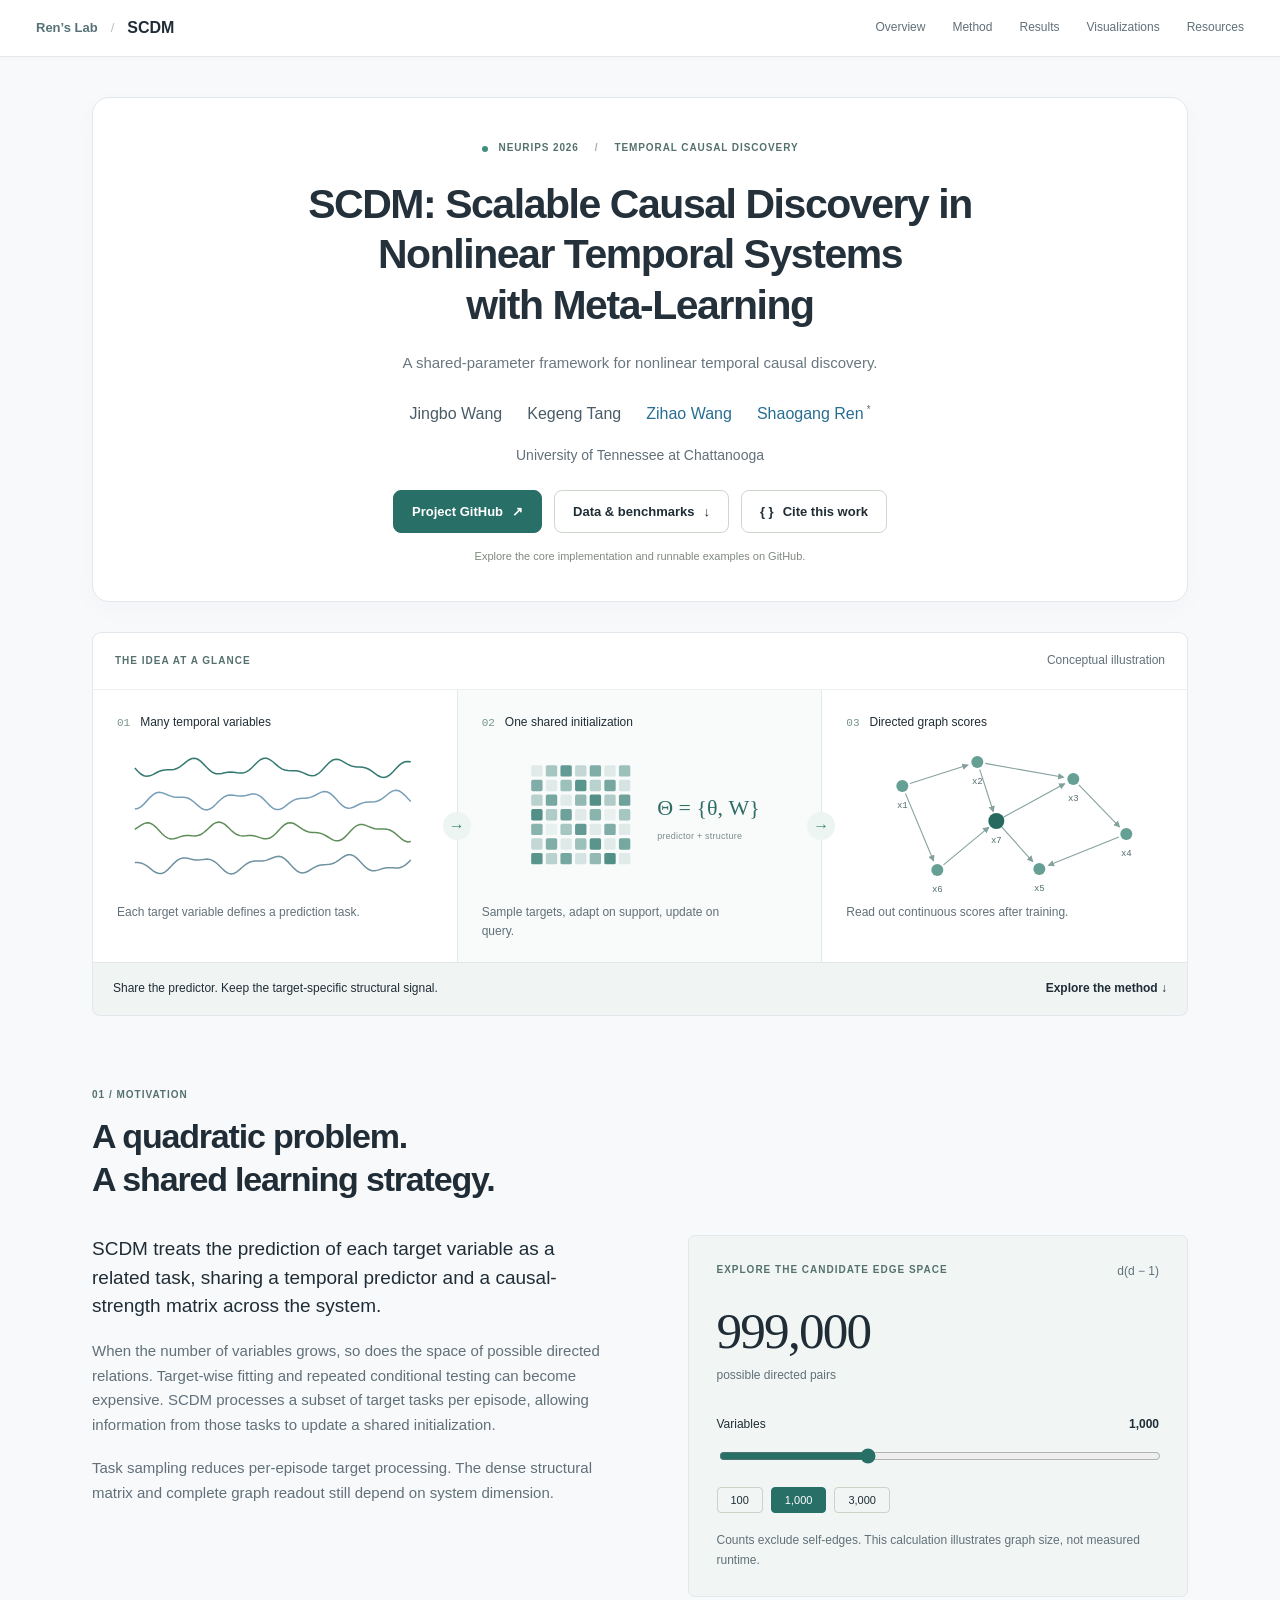
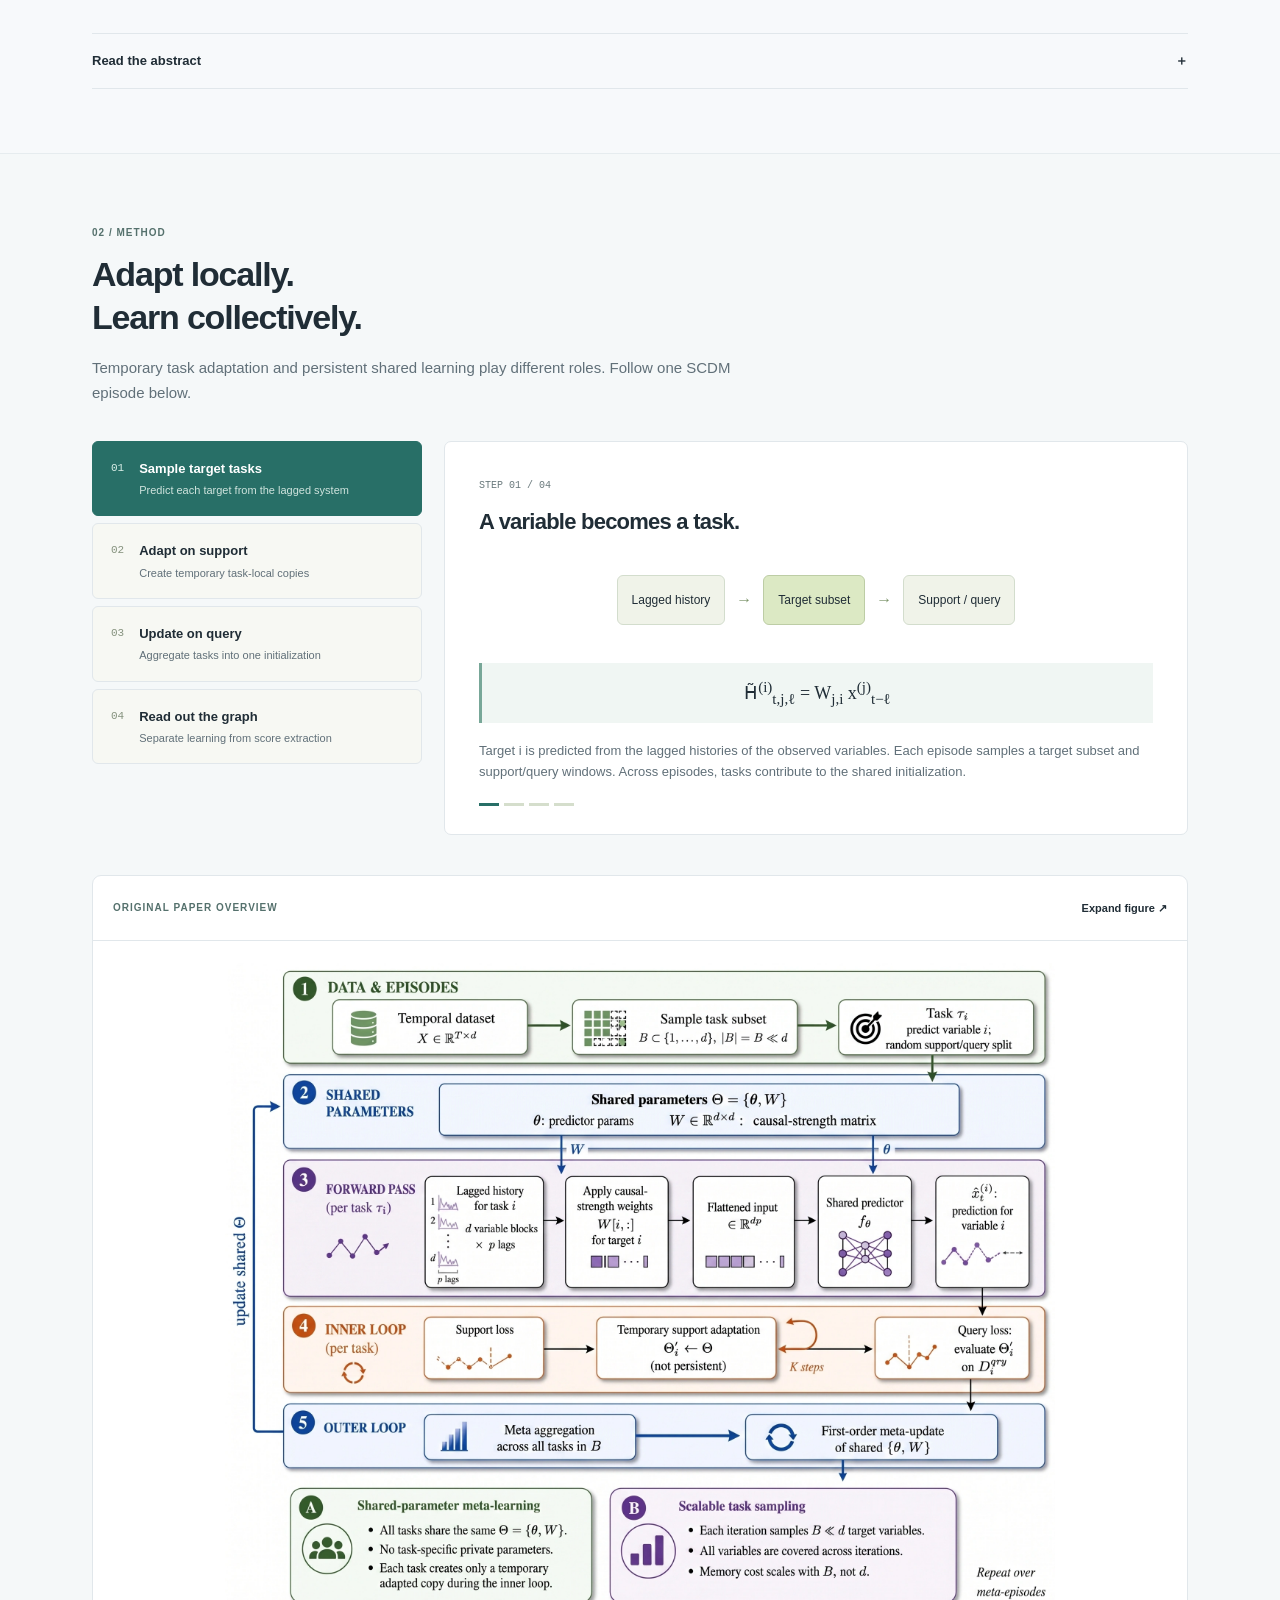
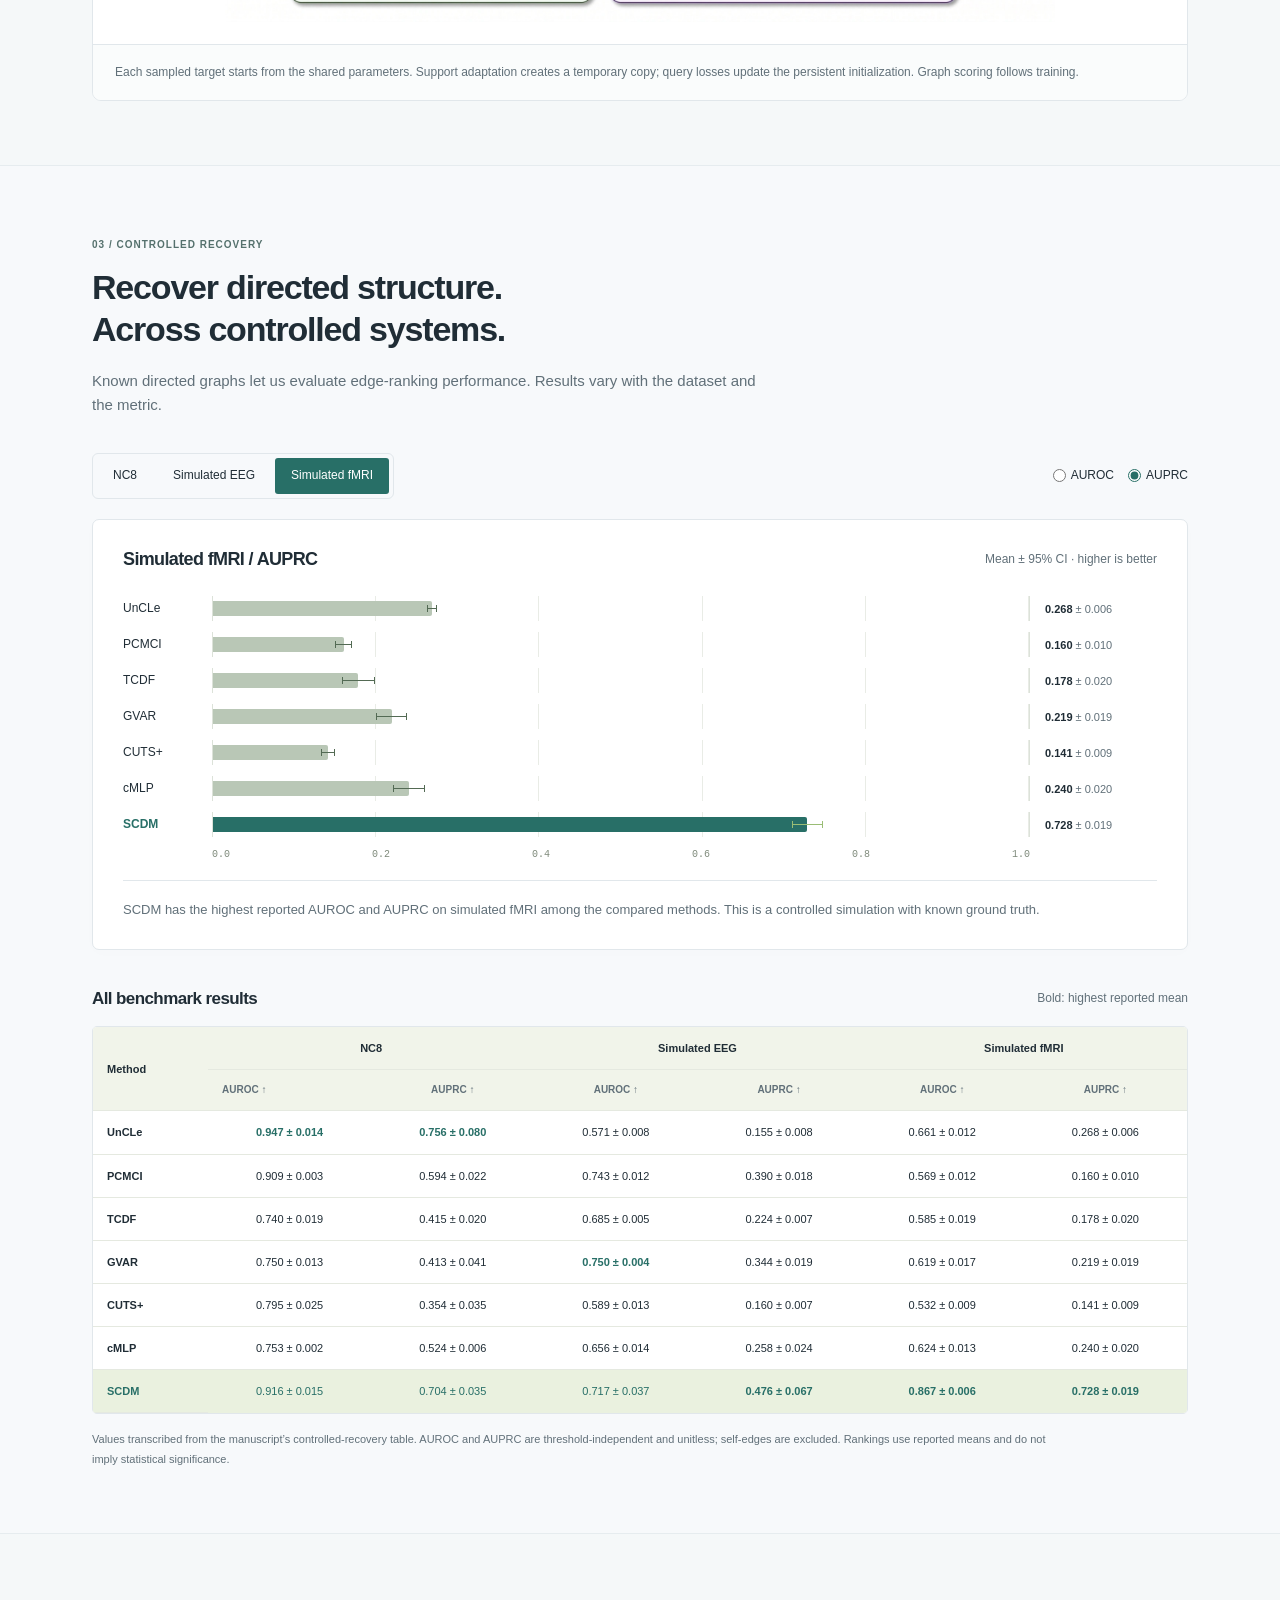
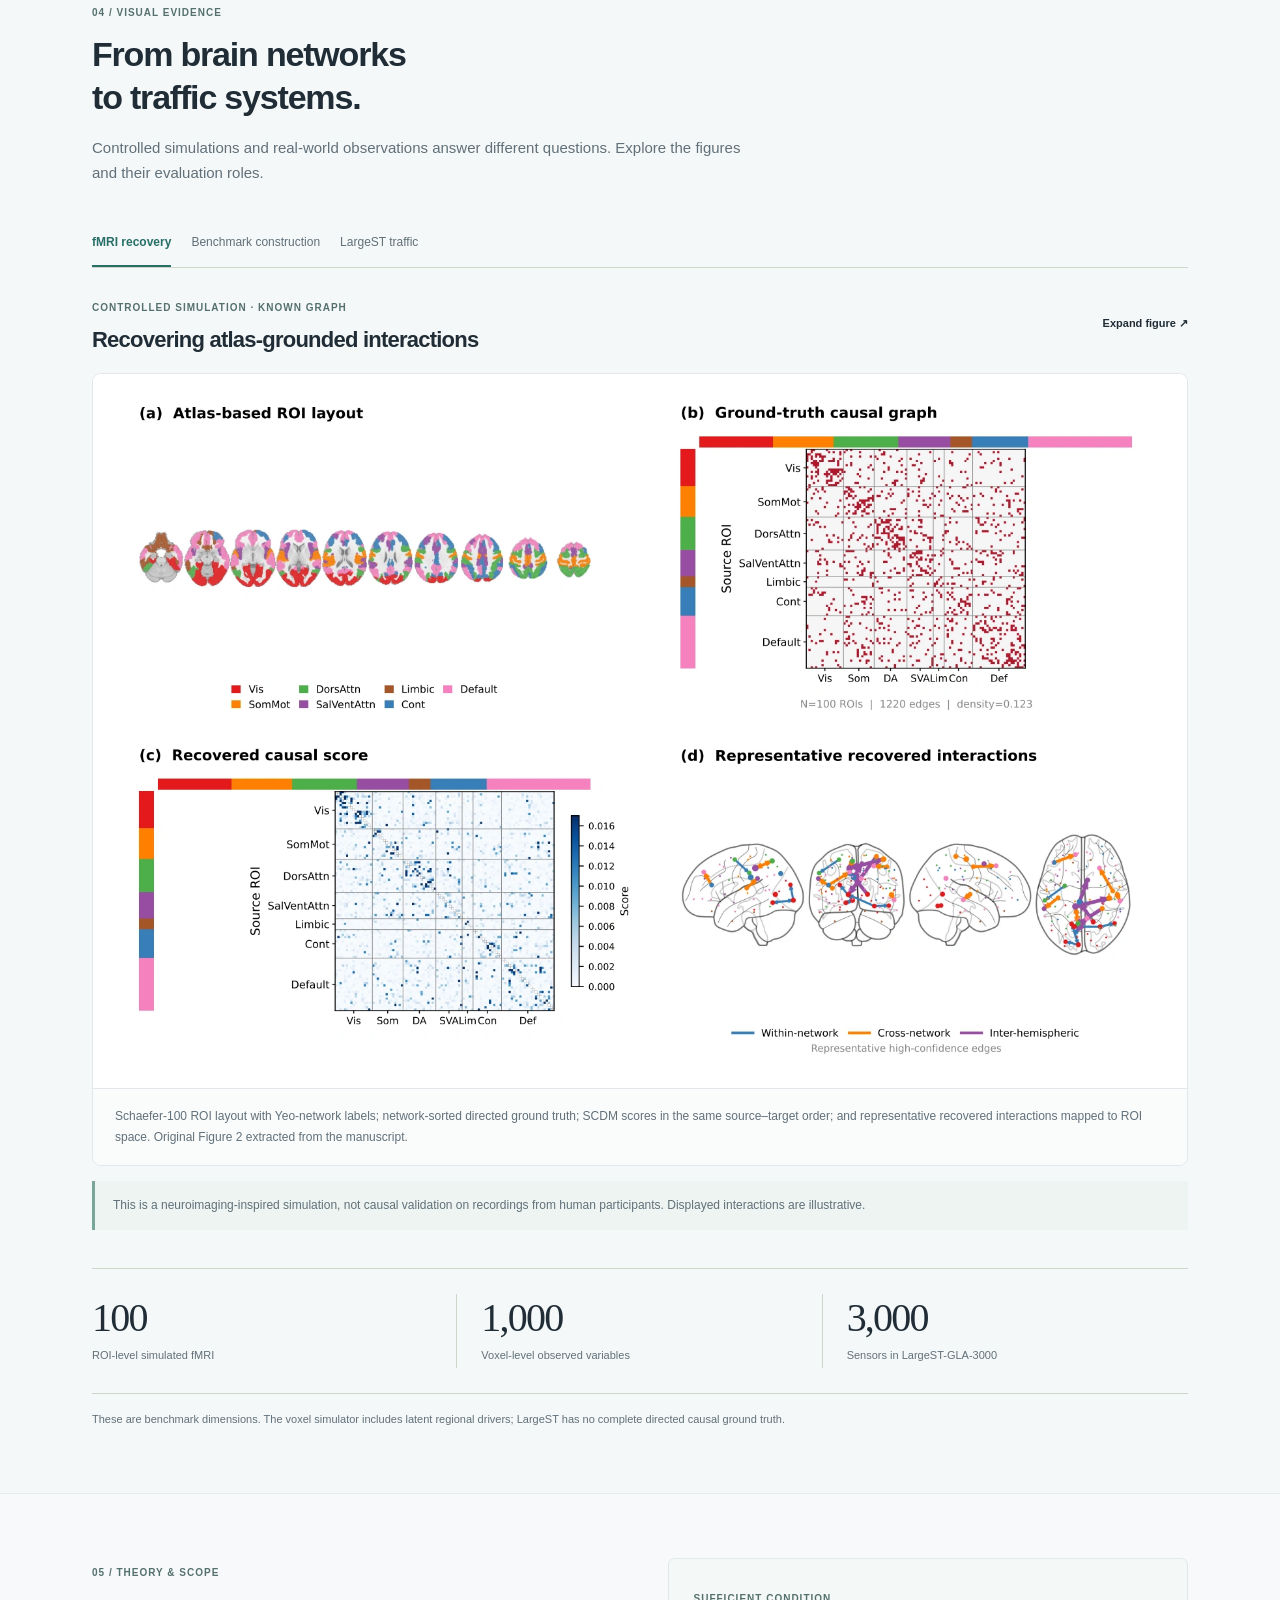
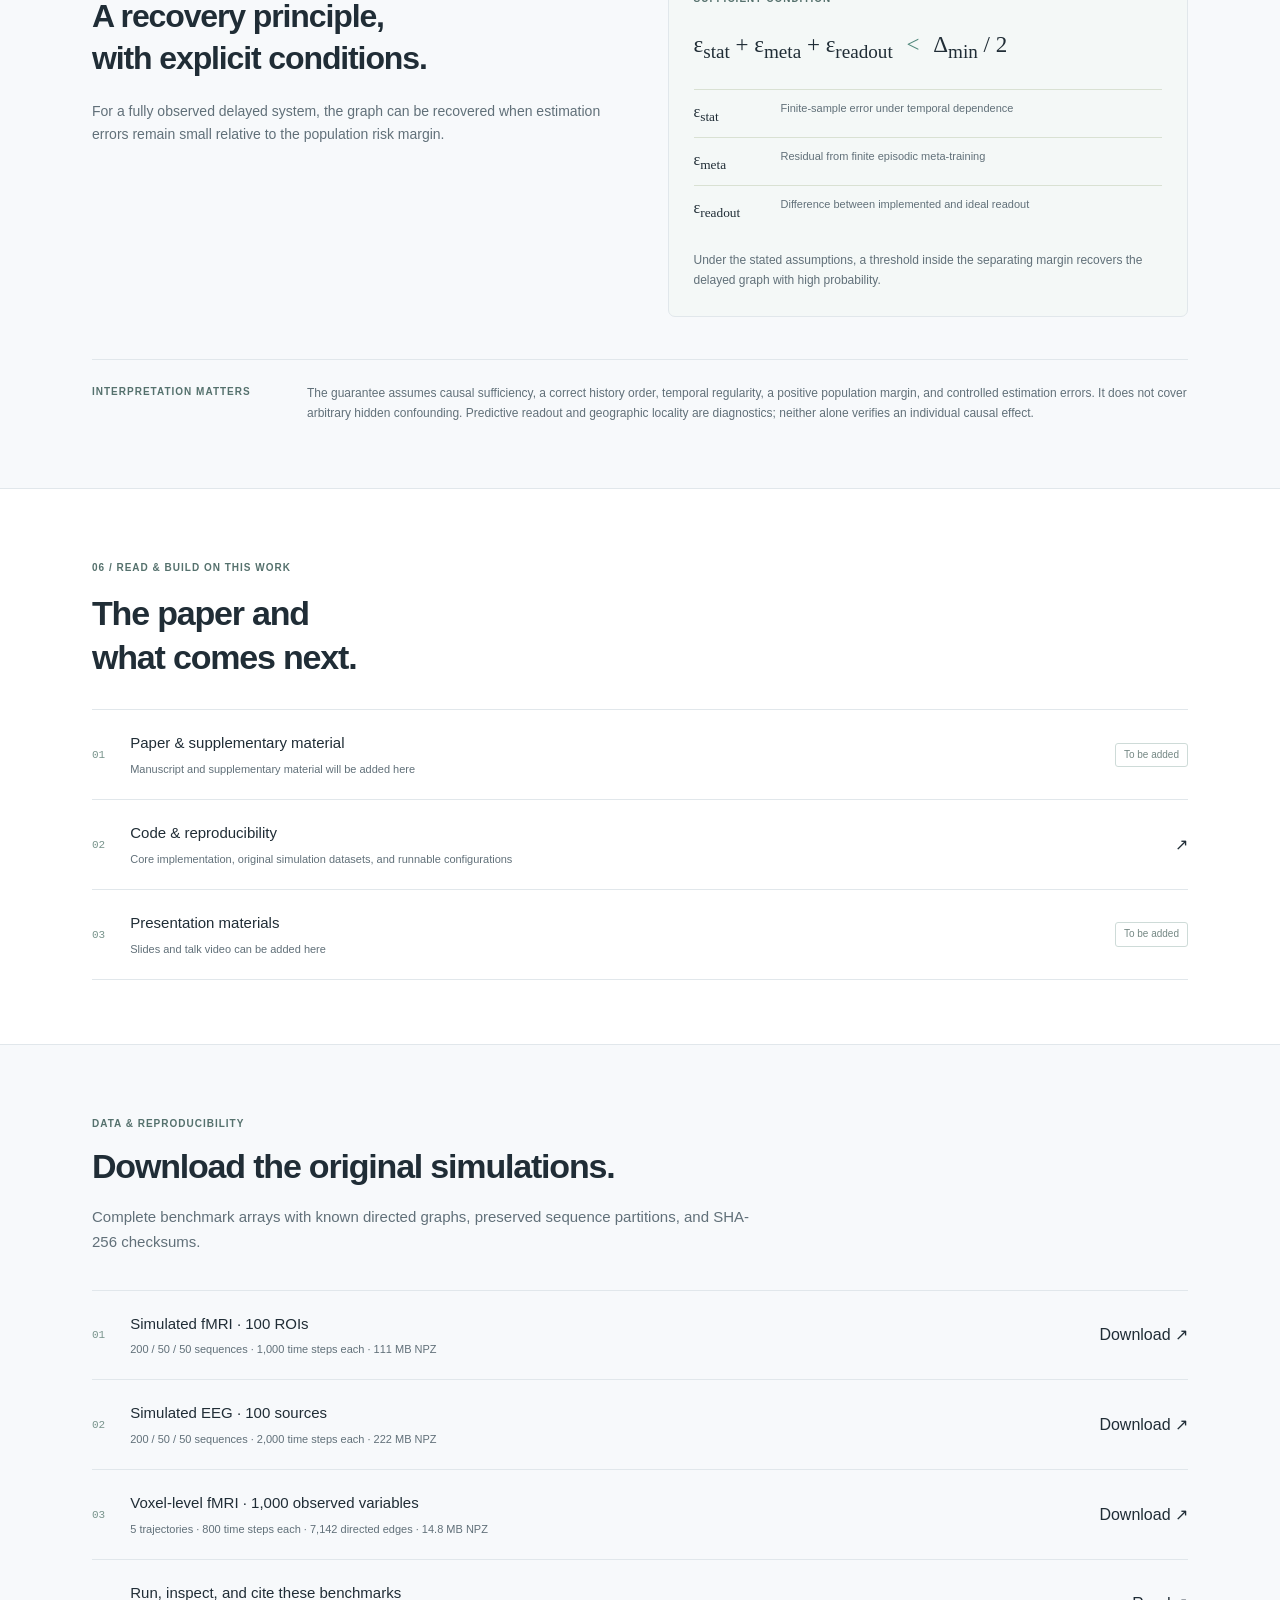
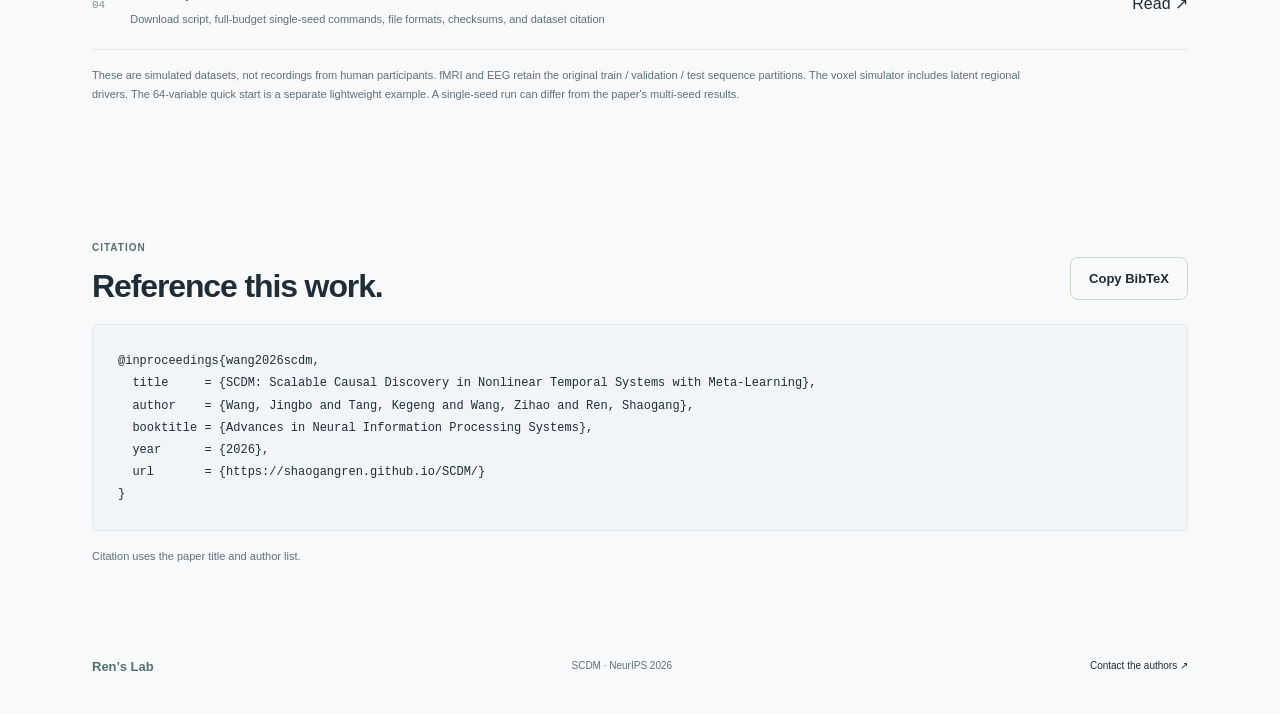
==== commit b48a8483: "Publish original simulation dataset access and single-seed configurations" ====
--- a/docs/index.html
+++ b/docs/index.html
@@ -14,10 +14,10 @@
   <link rel="canonical" href="https://shaogangren.github.io/SCDM/">
   <title>SCDM | Scalable Causal Discovery with Meta-Learning</title>
   <link rel="icon" type="image/svg+xml" href="assets/favicon.svg">
-  <link rel="stylesheet" href="styles.css">
-  <link rel="stylesheet" href="academic.css">
-  <script defer src="content.js"></script>
-  <script defer src="app.js"></script>
+  <link rel="stylesheet" href="styles.css?v=20261013-data">
+  <link rel="stylesheet" href="academic.css?v=20261013-data">
+  <script defer src="content.js?v=20261013-data"></script>
+  <script defer src="app.js?v=20261013-data"></script>
 </head>
 <body>
 <a class="skip" href="#overview">Skip to content</a>
@@ -37,7 +37,7 @@
     <p class="hero-deck">A shared-parameter framework for nonlinear temporal causal discovery.</p>
     <div class="authors" id="authors"></div>
     <p class="affiliation">University of Tennessee at Chattanooga</p>
-    <div class="hero-actions"><a class="button primary" href="https://github.com/ShaogangRen/SCDM" target="_blank" rel="noopener"><span>Project GitHub</span><span aria-hidden="true">↗</span></a><a class="button" href="#citation"><span aria-hidden="true">{ }</span><span>Cite this work</span></a></div>
+    <div class="hero-actions"><a class="button primary" href="https://github.com/ShaogangRen/SCDM" target="_blank" rel="noopener"><span>Project GitHub</span><span aria-hidden="true">↗</span></a><a class="button" href="#datasets">Data &amp; benchmarks <span aria-hidden="true">↓</span></a> <a class="button" href="#citation"><span aria-hidden="true">{ }</span><span>Cite this work</span></a></div>
     <p class="hero-code-status">Explore the core implementation and runnable examples on GitHub.</p>
   </section>
   <section class="visual-story wrap" aria-label="Conceptual SCDM pipeline">
@@ -87,7 +87,17 @@
     <div class="theory-layout"><div><span class="eyebrow">05 / Theory & scope</span><h2>A recovery principle,<br>with explicit conditions.</h2><p>For a fully observed delayed system, the graph can be recovered when estimation errors remain small relative to the population risk margin.</p></div><div class="theory-box"><span class="eyebrow">Sufficient condition</span><div class="theory-equation">ε<sub>stat</sub> + ε<sub>meta</sub> + ε<sub>readout</sub> <span>&lt;</span> Δ<sub>min</sub> / 2</div><dl><div><dt>ε<sub>stat</sub></dt><dd>Finite-sample error under temporal dependence</dd></div><div><dt>ε<sub>meta</sub></dt><dd>Residual from finite episodic meta-training</dd></div><div><dt>ε<sub>readout</sub></dt><dd>Difference between implemented and ideal readout</dd></div></dl><p>Under the stated assumptions, a threshold inside the separating margin recovers the delayed graph with high probability.</p></div></div>
     <div class="scope-note"><span class="eyebrow">Interpretation matters</span><p>The guarantee assumes causal sufficiency, a correct history order, temporal regularity, a positive population margin, and controlled estimation errors. It does not cover arbitrary hidden confounding. Predictive readout and geographic locality are diagnostics; neither alone verifies an individual causal effect.</p></div>
   </section>
-  <section id="resources" class="section resources-section"><div class="wrap"><span class="eyebrow">06 / Read & build on this work</span><div class="resource-heading"><h2>The paper and<br>what comes next.</h2></div><div class="resources-list"><div><span>01</span><div><strong>Paper &amp; supplementary material</strong><small>Manuscript and supplementary material will be added here</small></div><span class="resource-status">To be added</span></div><a href="https://github.com/ShaogangRen/SCDM" target="_blank" rel="noopener"><span>02</span><div><strong>Code & reproducibility</strong><small>Core implementation, example configurations, and bundled data</small></div><span>↗</span></a><div><span>03</span><div><strong>Presentation materials</strong><small>Slides and talk video can be added here</small></div><span class="resource-status">To be added</span></div></div></div></section>
+  <section id="resources" class="section resources-section"><div class="wrap"><span class="eyebrow">06 / Read & build on this work</span><div class="resource-heading"><h2>The paper and<br>what comes next.</h2></div><div class="resources-list"><div><span>01</span><div><strong>Paper &amp; supplementary material</strong><small>Manuscript and supplementary material will be added here</small></div><span class="resource-status">To be added</span></div><a href="https://github.com/ShaogangRen/SCDM" target="_blank" rel="noopener"><span>02</span><div><strong>Code & reproducibility</strong><small>Core implementation, original simulation datasets, and runnable configurations</small></div><span>↗</span></a><div><span>03</span><div><strong>Presentation materials</strong><small>Slides and talk video can be added here</small></div><span class="resource-status">To be added</span></div></div></div></section>
+  <section id="datasets" class="section wrap">
+    <div class="section-heading"><span class="eyebrow">DATA &amp; REPRODUCIBILITY</span><h2>Download the original simulations.</h2><p>Complete benchmark arrays with known directed graphs, preserved sequence partitions, and SHA-256 checksums.</p></div>
+    <div class="resources-list">
+      <a href="https://github.com/ShaogangRen/SCDM/releases/download/datasets-v1/fmri100_v1.npz"><span>01</span><div><strong>Simulated fMRI · 100 ROIs</strong><small>200 / 50 / 50 sequences · 1,000 time steps each · 111 MB NPZ</small></div><span>Download ↗</span></a>
+      <a href="https://github.com/ShaogangRen/SCDM/releases/download/datasets-v1/eeg100_v1.npz"><span>02</span><div><strong>Simulated EEG · 100 sources</strong><small>200 / 50 / 50 sequences · 2,000 time steps each · 222 MB NPZ</small></div><span>Download ↗</span></a>
+      <a href="https://github.com/ShaogangRen/SCDM/releases/download/datasets-v1/voxel1000_v1.npz"><span>03</span><div><strong>Voxel-level fMRI · 1,000 observed variables</strong><small>5 trajectories · 800 time steps each · 7,142 directed edges · 14.8 MB NPZ</small></div><span>Download ↗</span></a>
+      <a href="https://github.com/ShaogangRen/SCDM/blob/main/data/README.md" target="_blank" rel="noopener"><span>04</span><div><strong>Run, inspect, and cite these benchmarks</strong><small>Download script, full-budget single-seed commands, file formats, checksums, and dataset citation</small></div><span>Read ↗</span></a>
+    </div>
+    <p class="figure-note">These are simulated datasets, not recordings from human participants. fMRI and EEG retain the original train / validation / test sequence partitions. The voxel simulator includes latent regional drivers. The 64-variable quick start is a separate lightweight example. A single-seed run can differ from the paper's multi-seed results.</p>
+  </section>
   <section id="citation" class="section wrap citation-section"><div class="citation-head"><div><span class="eyebrow">Citation</span><h2>Reference this work.</h2></div><button id="copy-citation" class="button">Copy BibTeX</button></div><pre><code id="bibtex"></code></pre><p class="figure-note">Citation uses the paper title and author list.</p></section>
 </main>
 <footer class="wrap footer"><a class="brand" href="https://shaogangren.github.io/" target="_blank" rel="noopener">Ren’s Lab</a><p>SCDM · NeurIPS 2026</p><a href="mailto:shaogang-ren@utc.edu">Contact the authors ↗</a></footer>
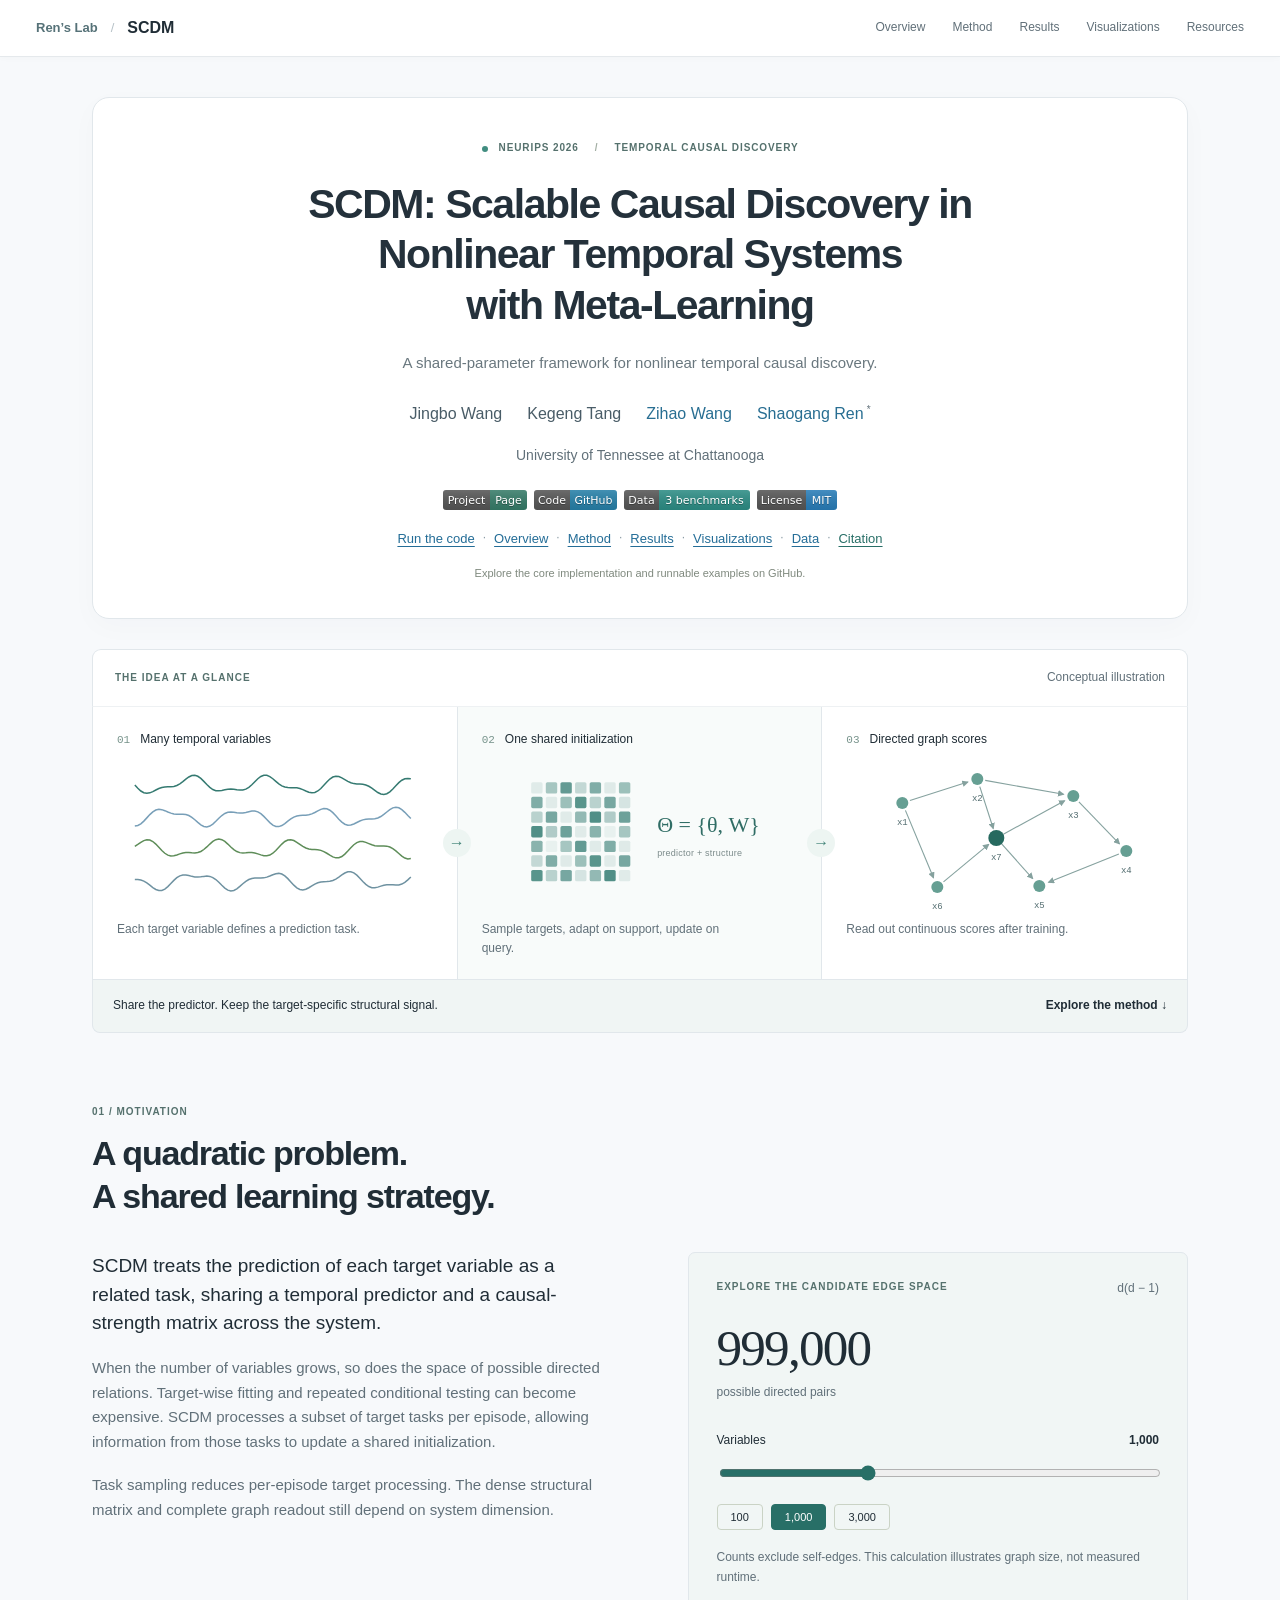
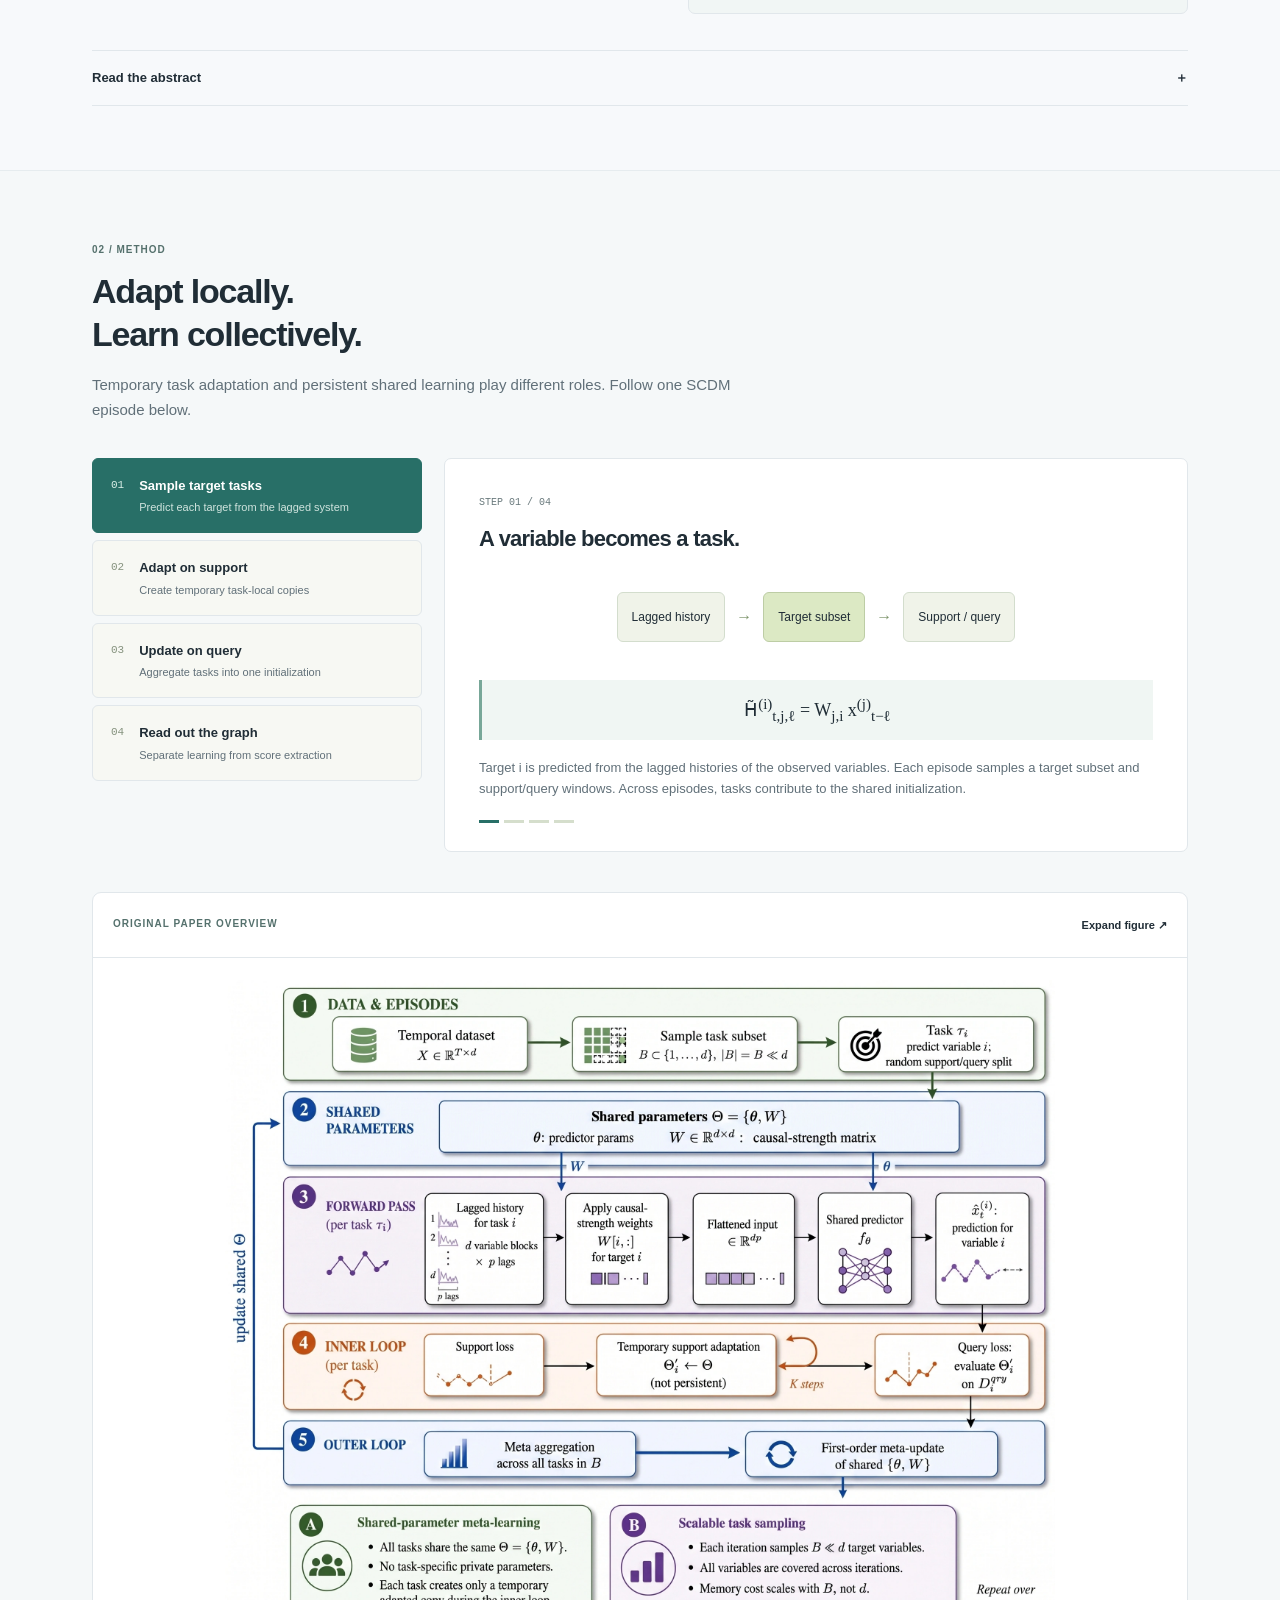
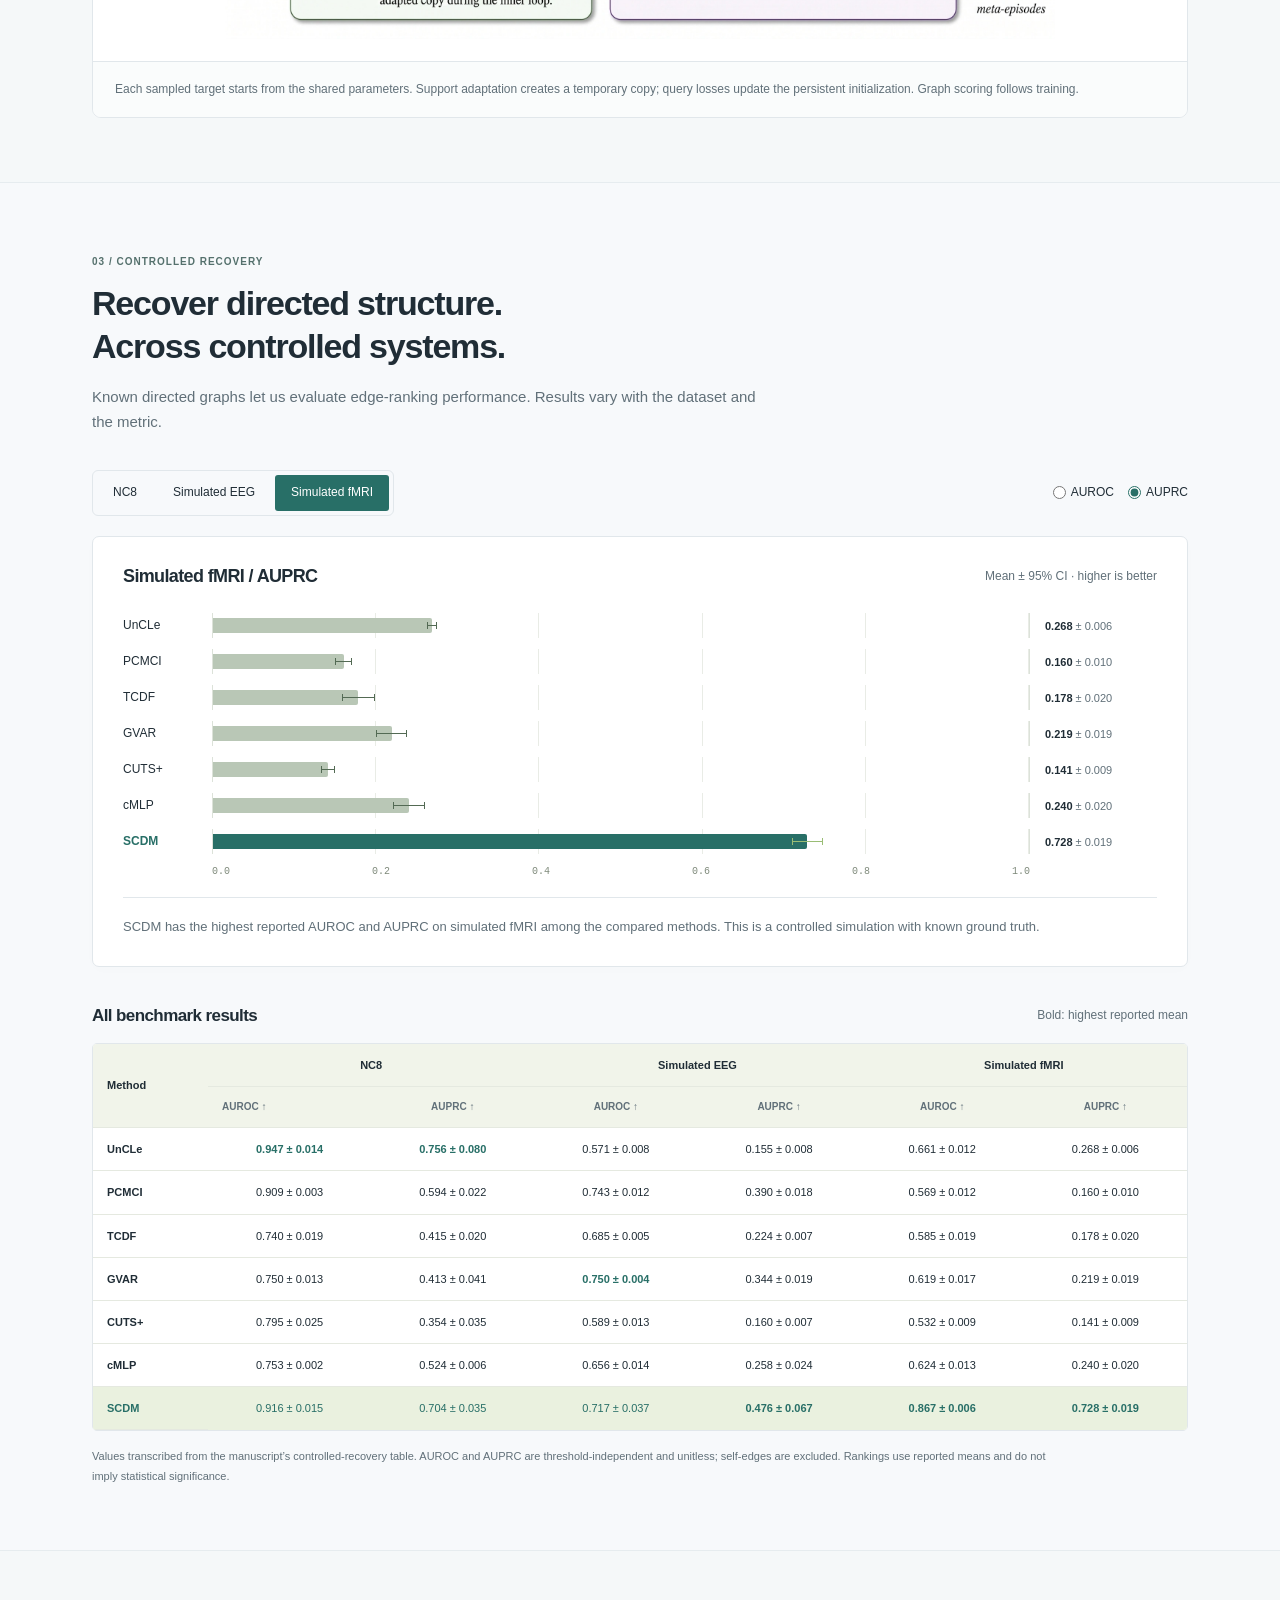
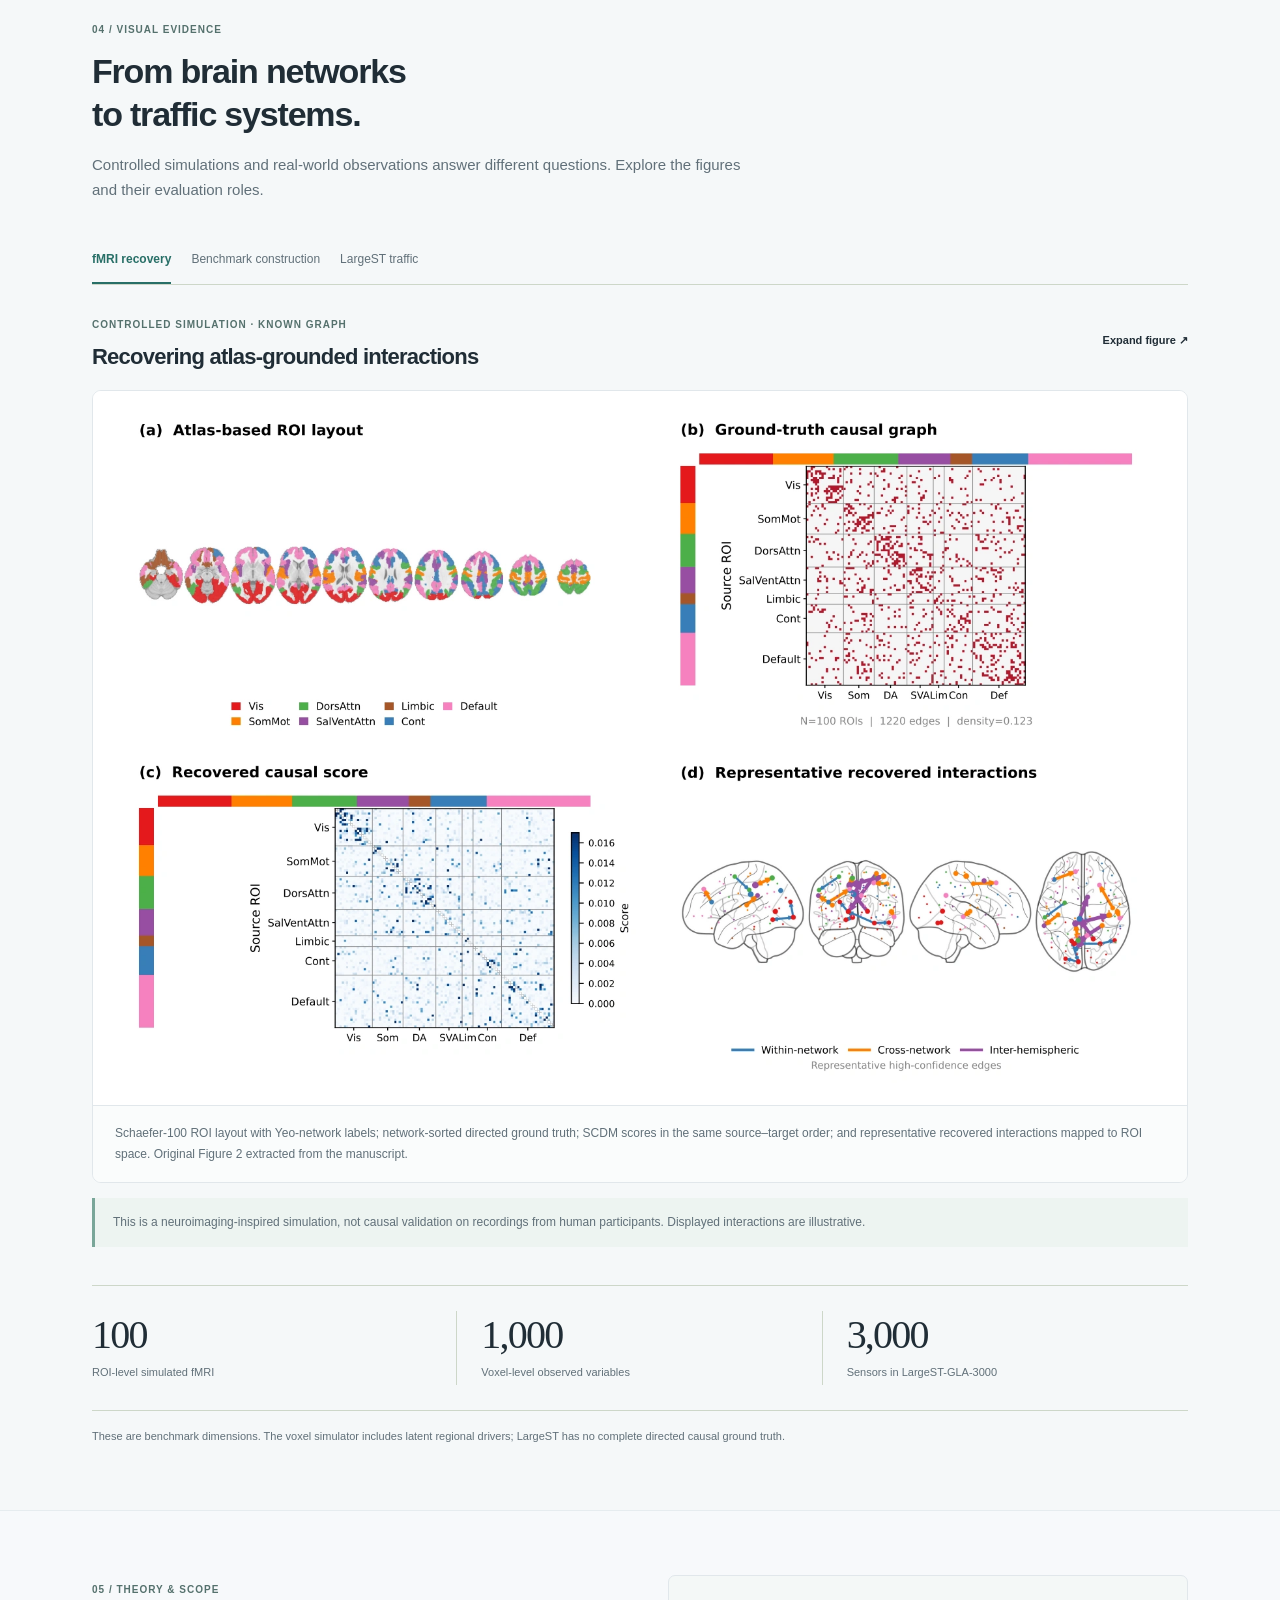
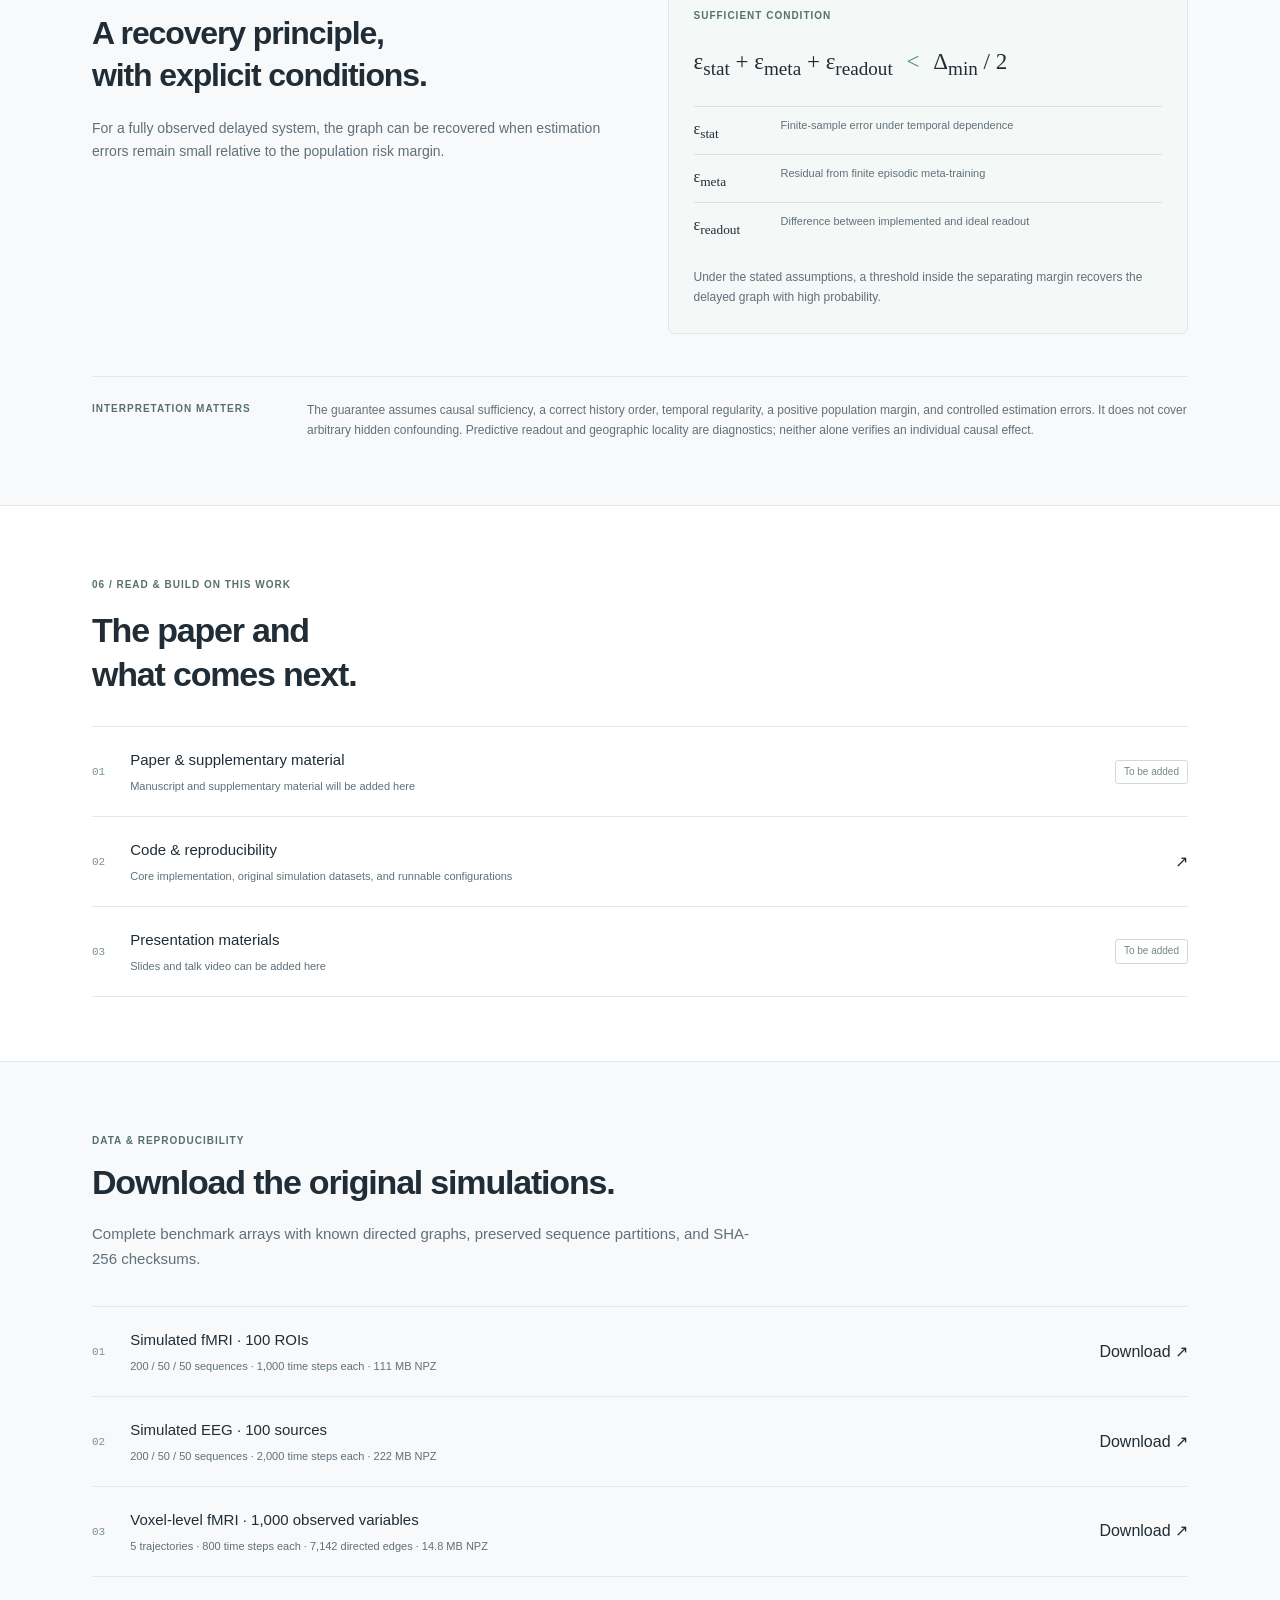
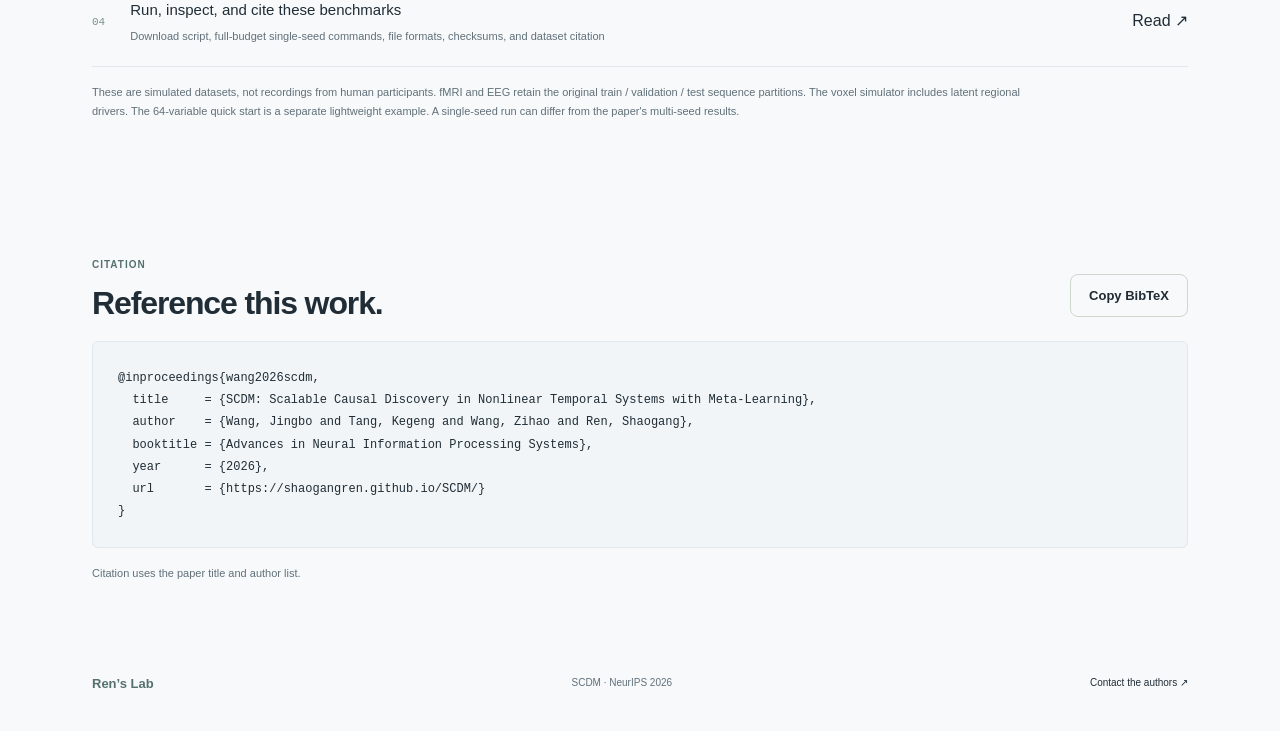
==== commit 29cb6ee9: "Add paper-style resource badges and section shortcuts" ====
--- a/docs/index.html
+++ b/docs/index.html
@@ -14,10 +14,10 @@
   <link rel="canonical" href="https://shaogangren.github.io/SCDM/">
   <title>SCDM | Scalable Causal Discovery with Meta-Learning</title>
   <link rel="icon" type="image/svg+xml" href="assets/favicon.svg">
-  <link rel="stylesheet" href="styles.css?v=20261013-data">
-  <link rel="stylesheet" href="academic.css?v=20261013-data">
-  <script defer src="content.js?v=20261013-data"></script>
-  <script defer src="app.js?v=20261013-data"></script>
+  <link rel="stylesheet" href="styles.css?v=20261017-badges">
+  <link rel="stylesheet" href="academic.css?v=20261017-badges">
+  <script defer src="content.js?v=20261017-badges"></script>
+  <script defer src="app.js?v=20261017-badges"></script>
 </head>
 <body>
 <a class="skip" href="#overview">Skip to content</a>
@@ -37,7 +37,15 @@
     <p class="hero-deck">A shared-parameter framework for nonlinear temporal causal discovery.</p>
     <div class="authors" id="authors"></div>
     <p class="affiliation">University of Tennessee at Chattanooga</p>
-    <div class="hero-actions"><a class="button primary" href="https://github.com/ShaogangRen/SCDM" target="_blank" rel="noopener"><span>Project GitHub</span><span aria-hidden="true">↗</span></a><a class="button" href="#datasets">Data &amp; benchmarks <span aria-hidden="true">↓</span></a> <a class="button" href="#citation"><span aria-hidden="true">{ }</span><span>Cite this work</span></a></div>
+    <div class="resource-badges" aria-label="Project resources">
+      <a href="https://shaogangren.github.io/SCDM/" aria-label="Project page"><img src="assets/badge-project.svg" width="84" height="20" alt="Project: Page"></a>
+      <a href="https://github.com/ShaogangRen/SCDM" target="_blank" rel="noopener" aria-label="Code on GitHub"><img src="assets/badge-code.svg" width="83" height="20" alt="Code: GitHub"></a>
+      <a href="https://github.com/ShaogangRen/SCDM/releases/tag/datasets-v1" target="_blank" rel="noopener" aria-label="Download the three simulation benchmarks"><img src="assets/badge-data.svg" width="126" height="20" alt="Data: 3 benchmarks"></a>
+      <a href="https://github.com/ShaogangRen/SCDM/blob/main/LICENSE" target="_blank" rel="noopener" aria-label="MIT license"><img src="assets/badge-license.svg" width="80" height="20" alt="License: MIT"></a>
+    </div>
+    <nav class="hero-jump-links" aria-label="Page shortcuts">
+      <a href="https://github.com/ShaogangRen/SCDM#original-simulation-benchmarks" target="_blank" rel="noopener">Run the code</a><span aria-hidden="true">·</span><a href="#overview">Overview</a><span aria-hidden="true">·</span><a href="#method">Method</a><span aria-hidden="true">·</span><a href="#results">Results</a><span aria-hidden="true">·</span><a href="#applications">Visualizations</a><span aria-hidden="true">·</span><a href="#datasets">Data</a><span aria-hidden="true">·</span><a href="#citation">Citation</a>
+    </nav>
     <p class="hero-code-status">Explore the core implementation and runnable examples on GitHub.</p>
   </section>
   <section class="visual-story wrap" aria-label="Conceptual SCDM pipeline">
--- a/docs/academic.css
+++ b/docs/academic.css
@@ -17,3 +17,13 @@
 @media(min-width:1400px){.hero{padding-top:42px}.visual-story{margin-top:0}}
 @media(max-width:950px){.hero{margin-left:32px;margin-right:32px}.lab-brand{font-size:12px;gap:8px}.header-inner{gap:17px}.authors{font-size:15px;gap:18px}}
 @media(max-width:700px){.hero{margin:25px 22px;padding:30px 21px 26px;border-radius:12px}h1{font-size:29px;line-height:1.25}.hero .venue{font-size:9px;margin-bottom:18px}.hero-deck{font-size:12px;margin:17px auto 20px}.authors{gap:9px 17px;font-size:13px}.affiliation{font-size:12px;margin:15px 0 20px}.hero-actions{gap:8px}.hero-actions .button{font-size:11px;padding:9px 11px}.lab-brand{font-size:12px}.brand{font-size:14px}.story-top{padding:14px}.story-stage{padding:18px}.story-stage:not(:last-child){border-right:0;border-bottom:1px solid var(--line)}.story-stage:not(:last-child):after{background:#e5efeb}.section{padding-top:49px;padding-bottom:49px}.section-heading h2{font-size:29px}.theory-layout h2,.resource-heading h2{font-size:29px}.citation-head h2{font-size:27px}.theta{font-size:13px}.hero-code-status{font-size:10px}.story-bottom{font-size:10px}}
+
+/* Compact linked badges and paper-style section shortcuts. */
+.resource-badges{display:flex;justify-content:center;align-items:center;flex-wrap:wrap;gap:7px;margin:0 auto 17px}
+.resource-badges a{display:inline-flex;line-height:0;border-radius:3px;transition:opacity .15s,transform .15s}
+.resource-badges a:hover{opacity:.86;transform:translateY(-1px)}
+.resource-badges img{display:block;height:20px;max-width:100%}
+.hero-jump-links{display:flex;justify-content:center;align-items:center;flex-wrap:wrap;gap:3px 8px;margin:0 auto;line-height:1.8}
+.hero-jump-links a{font-size:13px;color:#246d97;text-decoration:underline;text-underline-offset:3px}
+.hero-jump-links a:hover{color:#164b6b}.hero-jump-links>span{font-size:12px;color:#8b9ba4}
+@media(max-width:700px){.resource-badges{gap:6px;margin-bottom:14px}.hero-jump-links{gap:2px 6px}.hero-jump-links a{font-size:11px}}
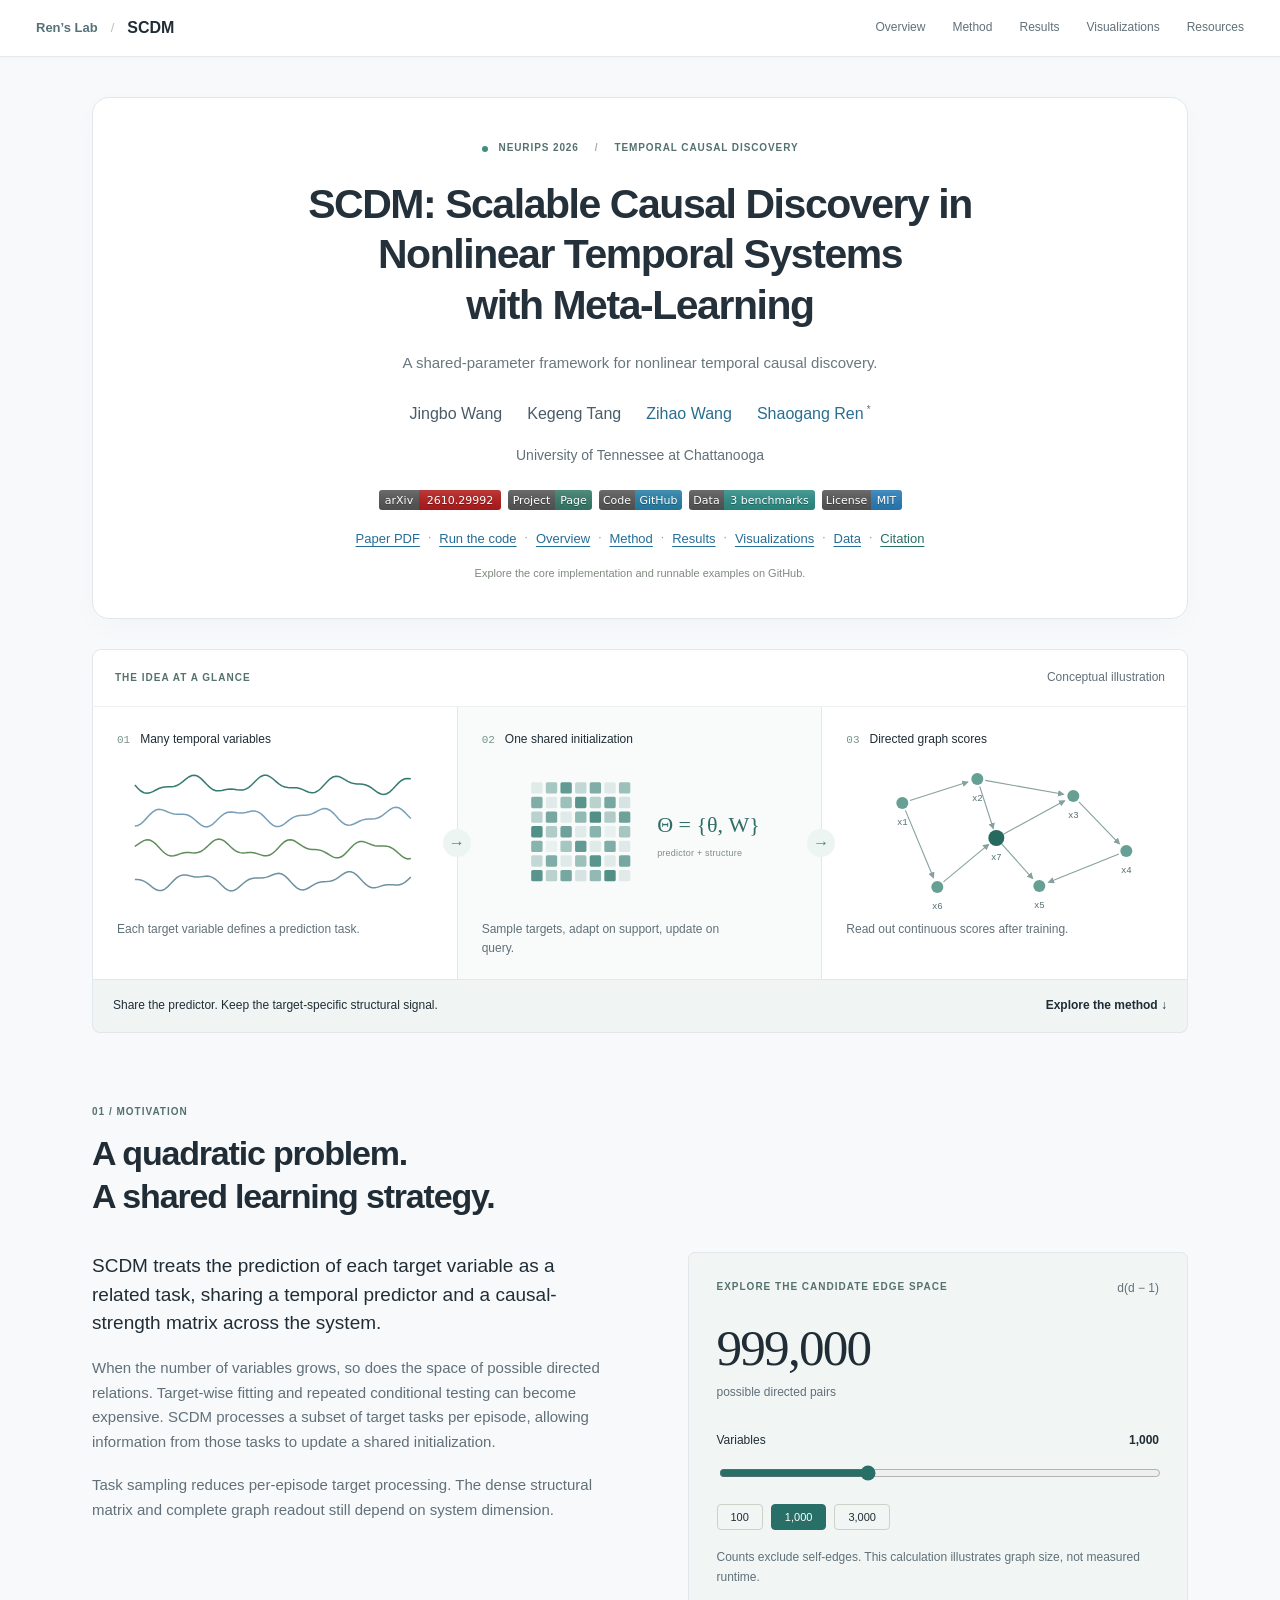
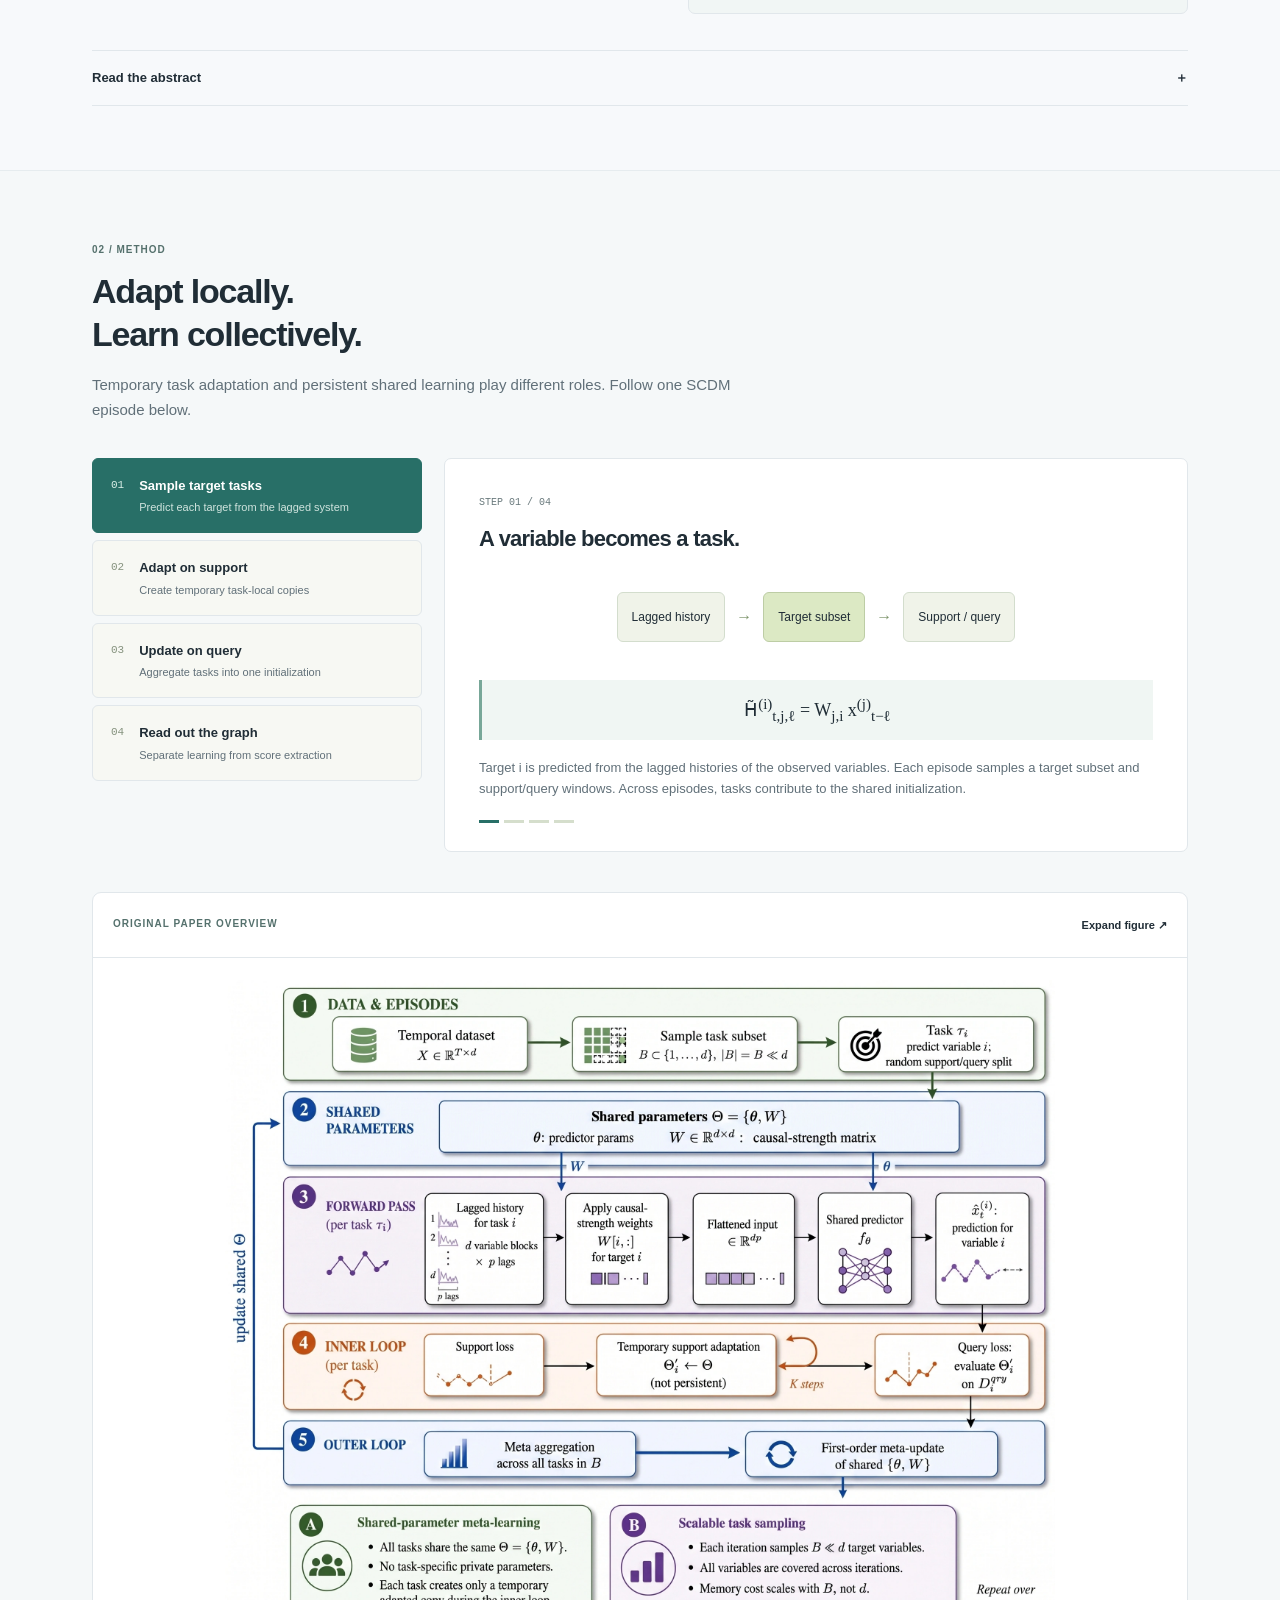
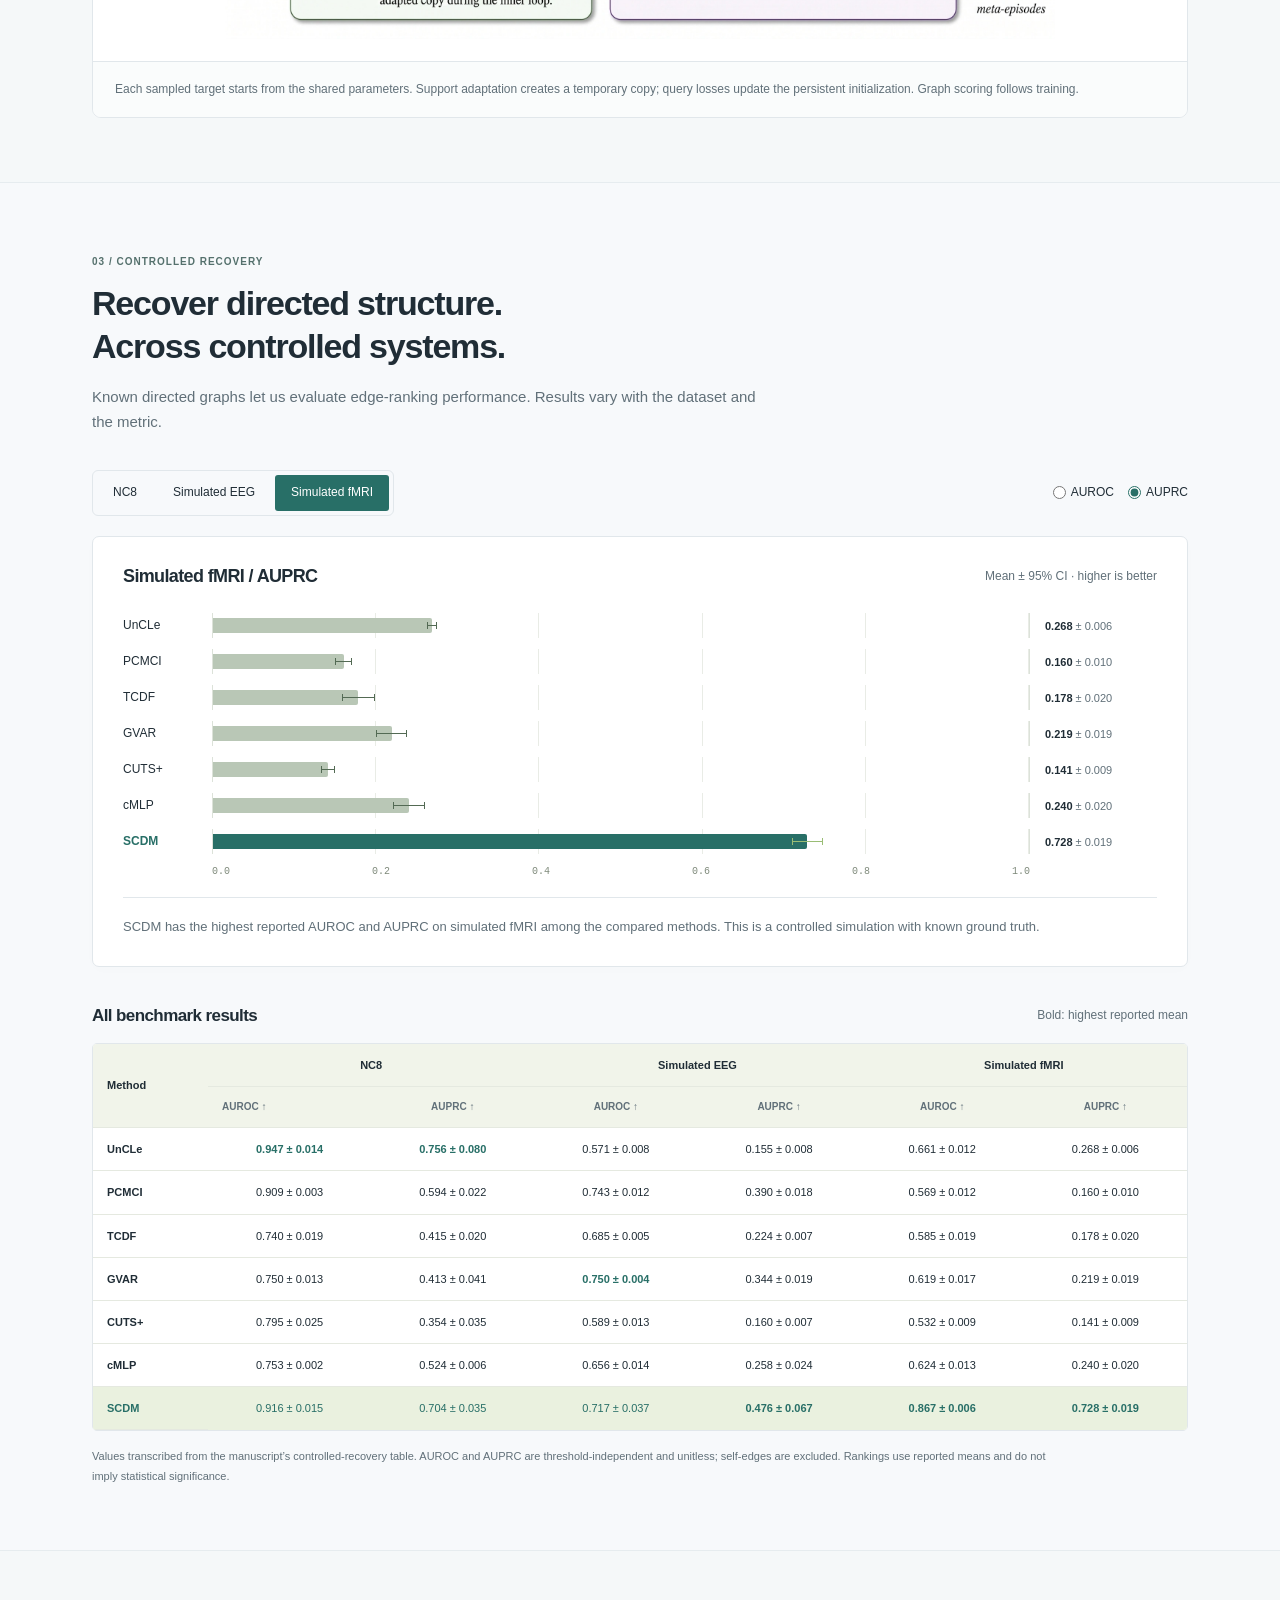
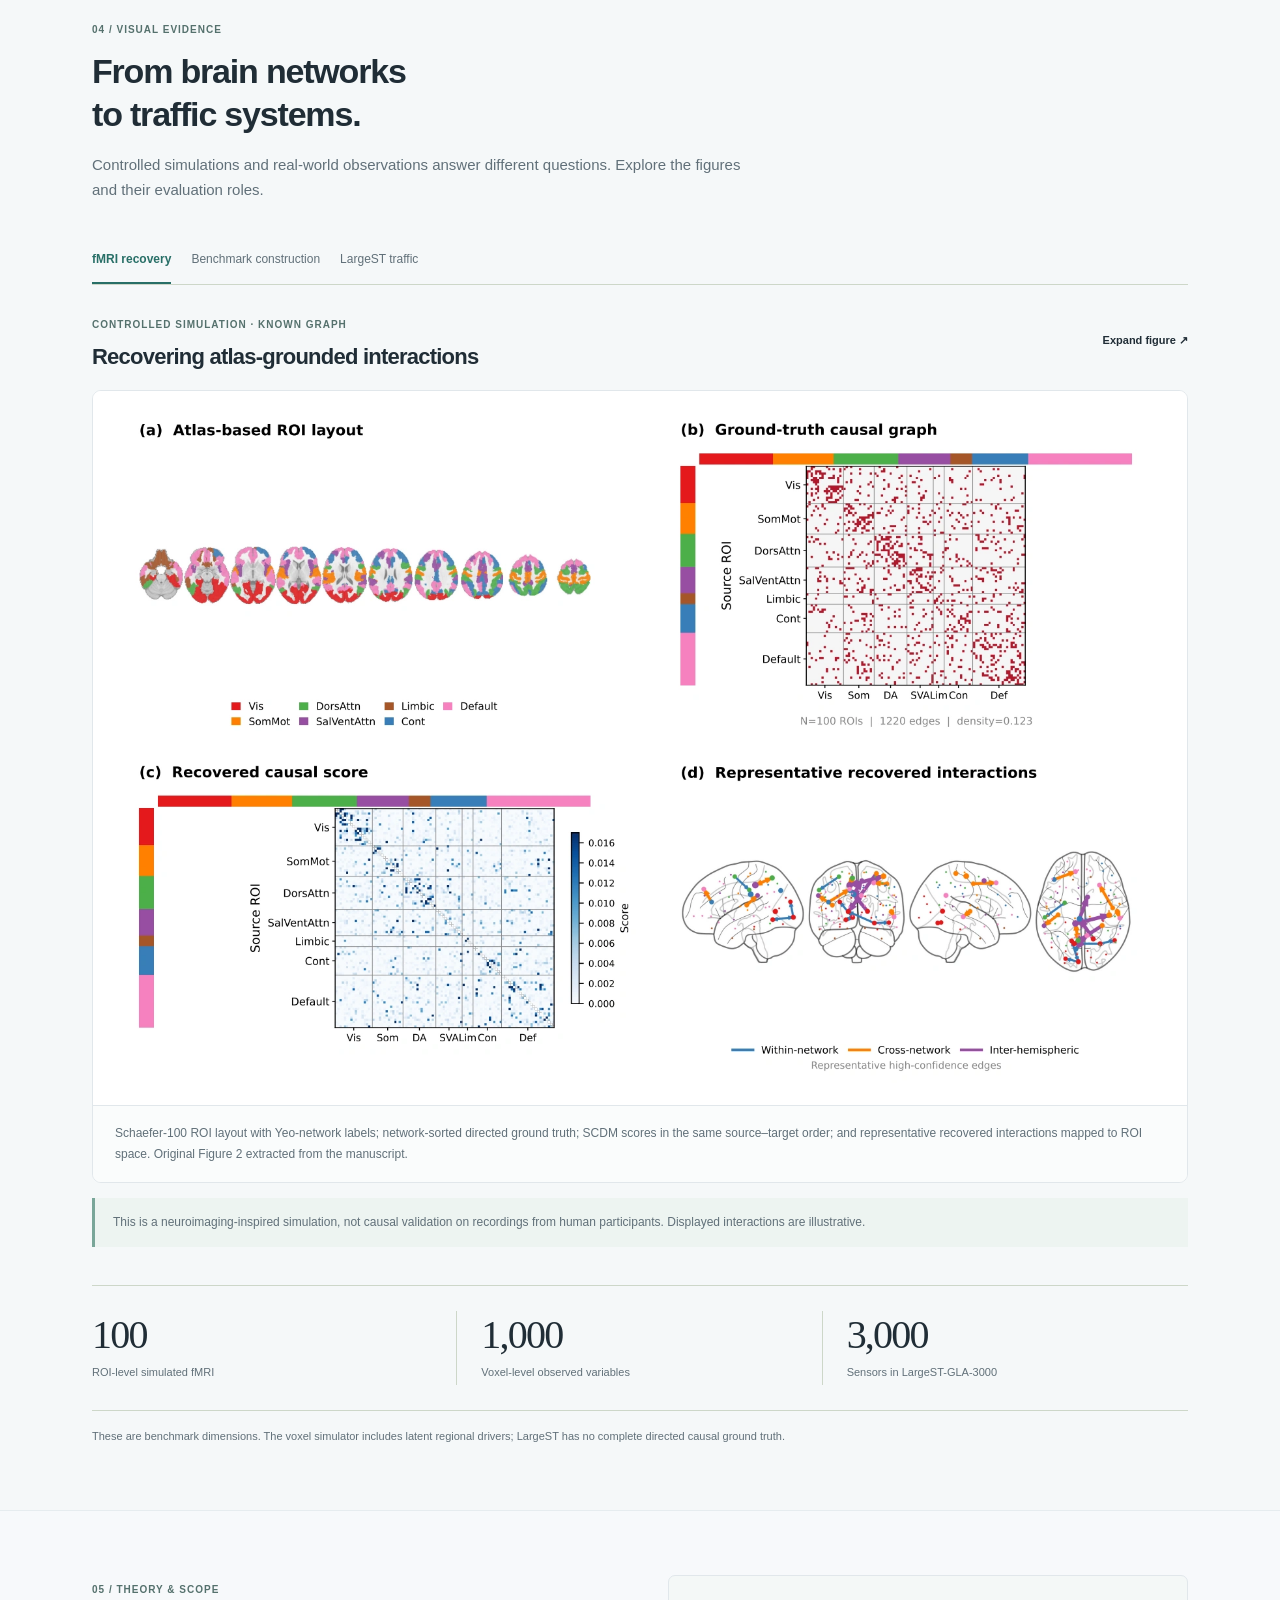
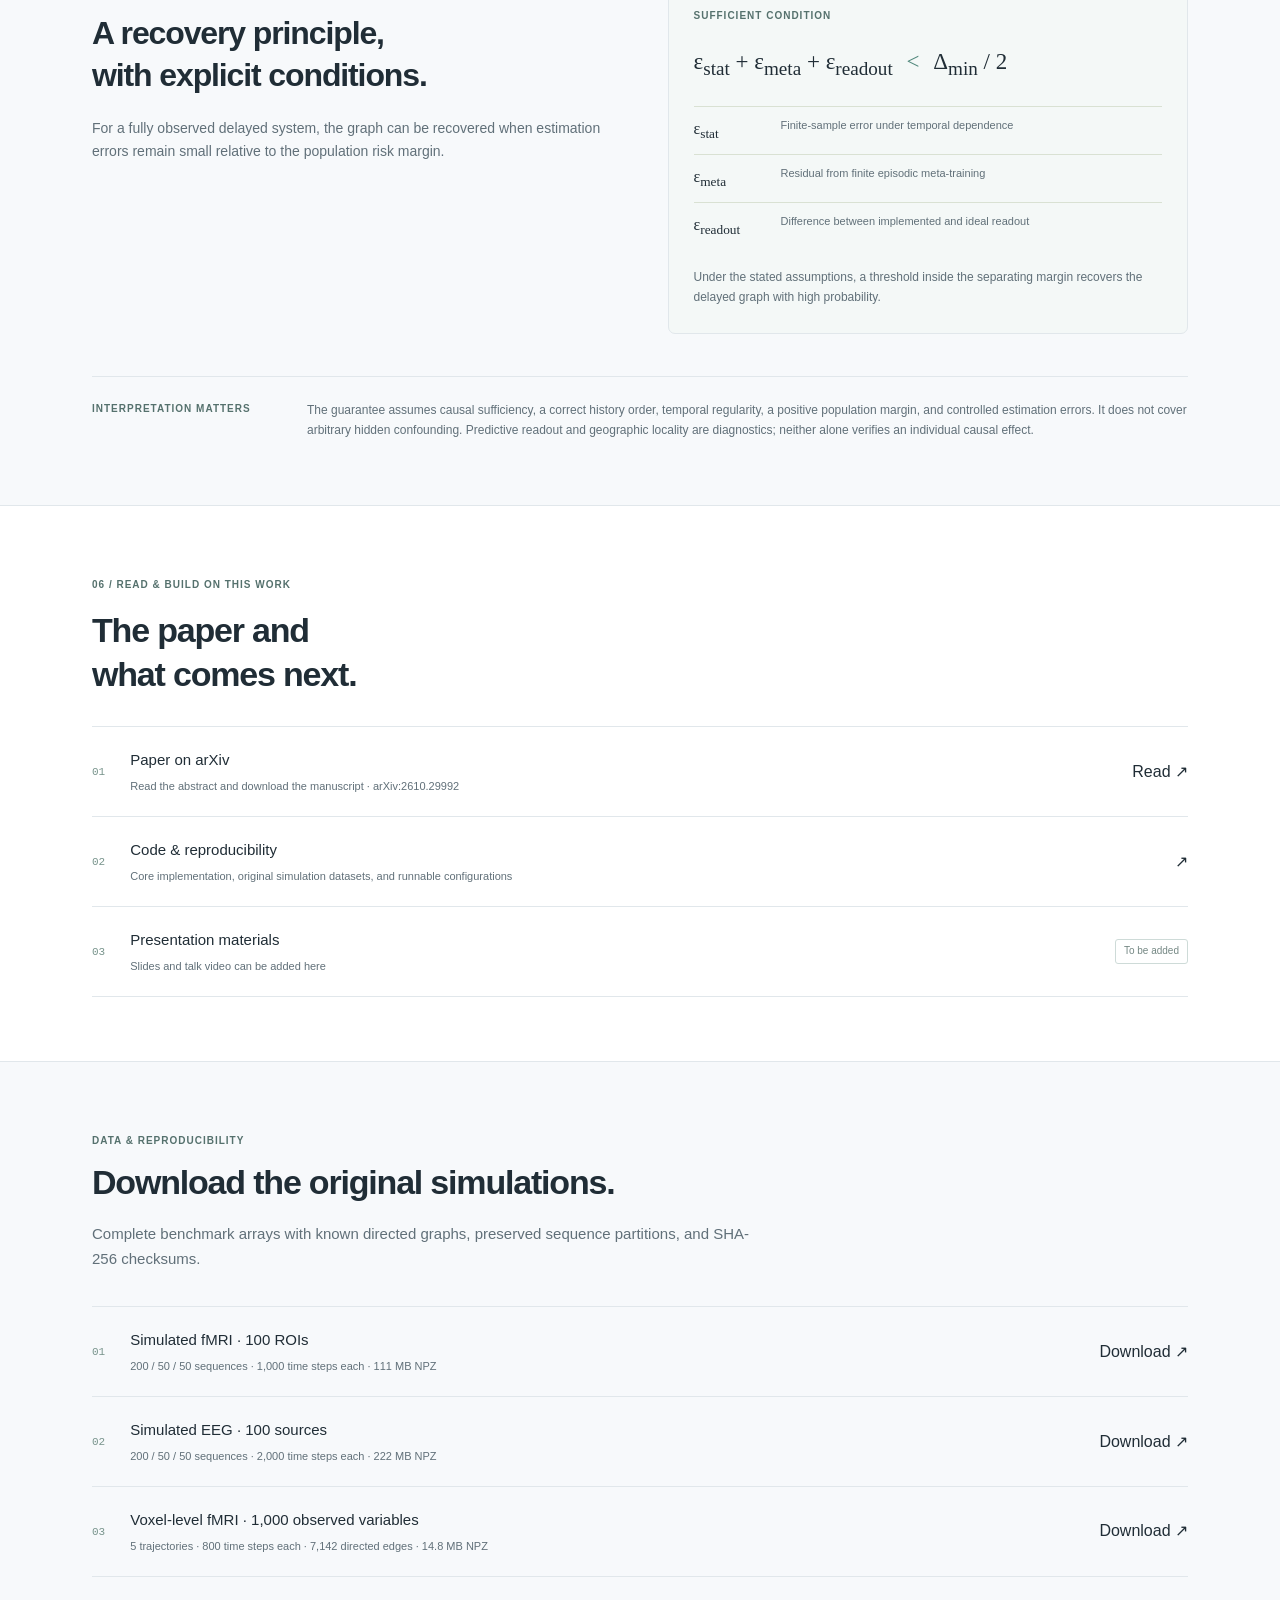
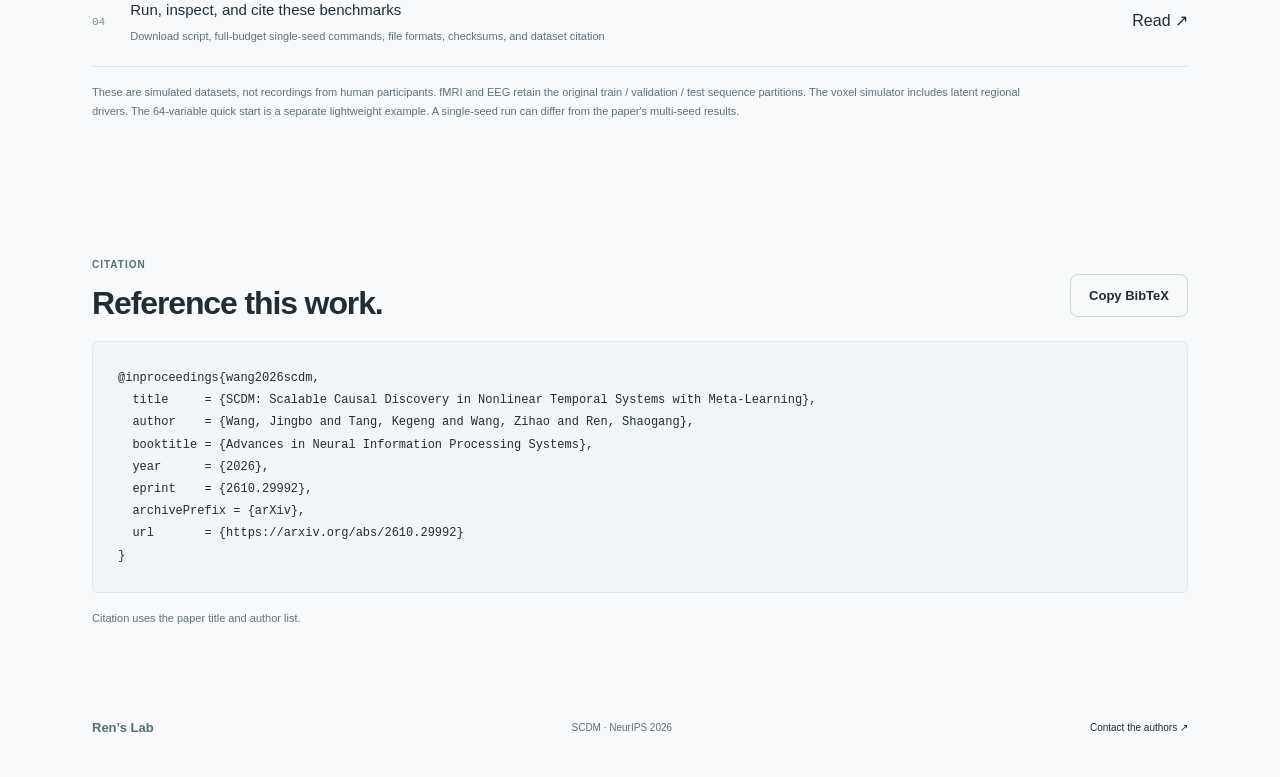
==== commit 89661773: "Link published SCDM arXiv paper from project page" ====
--- a/docs/index.html
+++ b/docs/index.html
@@ -14,10 +14,10 @@
   <link rel="canonical" href="https://shaogangren.github.io/SCDM/">
   <title>SCDM | Scalable Causal Discovery with Meta-Learning</title>
   <link rel="icon" type="image/svg+xml" href="assets/favicon.svg">
-  <link rel="stylesheet" href="styles.css?v=20261017-badges">
-  <link rel="stylesheet" href="academic.css?v=20261017-badges">
-  <script defer src="content.js?v=20261017-badges"></script>
-  <script defer src="app.js?v=20261017-badges"></script>
+  <link rel="stylesheet" href="styles.css?v=20261021-arxiv">
+  <link rel="stylesheet" href="academic.css?v=20261021-arxiv">
+  <script defer src="content.js?v=20261021-arxiv"></script>
+  <script defer src="app.js?v=20261021-arxiv"></script>
 </head>
 <body>
 <a class="skip" href="#overview">Skip to content</a>
@@ -38,12 +38,14 @@
     <div class="authors" id="authors"></div>
     <p class="affiliation">University of Tennessee at Chattanooga</p>
     <div class="resource-badges" aria-label="Project resources">
+      <a href="https://arxiv.org/abs/2610.29992" target="_blank" rel="noopener" aria-label="Read the paper on arXiv"><img src="assets/badge-arxiv.svg" width="122" height="20" alt="arXiv: 2610.29992"></a>
       <a href="https://shaogangren.github.io/SCDM/" aria-label="Project page"><img src="assets/badge-project.svg" width="84" height="20" alt="Project: Page"></a>
       <a href="https://github.com/ShaogangRen/SCDM" target="_blank" rel="noopener" aria-label="Code on GitHub"><img src="assets/badge-code.svg" width="83" height="20" alt="Code: GitHub"></a>
       <a href="https://github.com/ShaogangRen/SCDM/releases/tag/datasets-v1" target="_blank" rel="noopener" aria-label="Download the three simulation benchmarks"><img src="assets/badge-data.svg" width="126" height="20" alt="Data: 3 benchmarks"></a>
       <a href="https://github.com/ShaogangRen/SCDM/blob/main/LICENSE" target="_blank" rel="noopener" aria-label="MIT license"><img src="assets/badge-license.svg" width="80" height="20" alt="License: MIT"></a>
     </div>
     <nav class="hero-jump-links" aria-label="Page shortcuts">
+      <a href="https://arxiv.org/pdf/2610.29992" target="_blank" rel="noopener">Paper PDF</a><span aria-hidden="true">·</span>
       <a href="https://github.com/ShaogangRen/SCDM#original-simulation-benchmarks" target="_blank" rel="noopener">Run the code</a><span aria-hidden="true">·</span><a href="#overview">Overview</a><span aria-hidden="true">·</span><a href="#method">Method</a><span aria-hidden="true">·</span><a href="#results">Results</a><span aria-hidden="true">·</span><a href="#applications">Visualizations</a><span aria-hidden="true">·</span><a href="#datasets">Data</a><span aria-hidden="true">·</span><a href="#citation">Citation</a>
     </nav>
     <p class="hero-code-status">Explore the core implementation and runnable examples on GitHub.</p>
@@ -95,7 +97,7 @@
     <div class="theory-layout"><div><span class="eyebrow">05 / Theory & scope</span><h2>A recovery principle,<br>with explicit conditions.</h2><p>For a fully observed delayed system, the graph can be recovered when estimation errors remain small relative to the population risk margin.</p></div><div class="theory-box"><span class="eyebrow">Sufficient condition</span><div class="theory-equation">ε<sub>stat</sub> + ε<sub>meta</sub> + ε<sub>readout</sub> <span>&lt;</span> Δ<sub>min</sub> / 2</div><dl><div><dt>ε<sub>stat</sub></dt><dd>Finite-sample error under temporal dependence</dd></div><div><dt>ε<sub>meta</sub></dt><dd>Residual from finite episodic meta-training</dd></div><div><dt>ε<sub>readout</sub></dt><dd>Difference between implemented and ideal readout</dd></div></dl><p>Under the stated assumptions, a threshold inside the separating margin recovers the delayed graph with high probability.</p></div></div>
     <div class="scope-note"><span class="eyebrow">Interpretation matters</span><p>The guarantee assumes causal sufficiency, a correct history order, temporal regularity, a positive population margin, and controlled estimation errors. It does not cover arbitrary hidden confounding. Predictive readout and geographic locality are diagnostics; neither alone verifies an individual causal effect.</p></div>
   </section>
-  <section id="resources" class="section resources-section"><div class="wrap"><span class="eyebrow">06 / Read & build on this work</span><div class="resource-heading"><h2>The paper and<br>what comes next.</h2></div><div class="resources-list"><div><span>01</span><div><strong>Paper &amp; supplementary material</strong><small>Manuscript and supplementary material will be added here</small></div><span class="resource-status">To be added</span></div><a href="https://github.com/ShaogangRen/SCDM" target="_blank" rel="noopener"><span>02</span><div><strong>Code & reproducibility</strong><small>Core implementation, original simulation datasets, and runnable configurations</small></div><span>↗</span></a><div><span>03</span><div><strong>Presentation materials</strong><small>Slides and talk video can be added here</small></div><span class="resource-status">To be added</span></div></div></div></section>
+  <section id="resources" class="section resources-section"><div class="wrap"><span class="eyebrow">06 / Read & build on this work</span><div class="resource-heading"><h2>The paper and<br>what comes next.</h2></div><div class="resources-list"><a href="https://arxiv.org/abs/2610.29992" target="_blank" rel="noopener"><span>01</span><div><strong>Paper on arXiv</strong><small>Read the abstract and download the manuscript · arXiv:2610.29992</small></div><span>Read ↗</span></a><a href="https://github.com/ShaogangRen/SCDM" target="_blank" rel="noopener"><span>02</span><div><strong>Code & reproducibility</strong><small>Core implementation, original simulation datasets, and runnable configurations</small></div><span>↗</span></a><div><span>03</span><div><strong>Presentation materials</strong><small>Slides and talk video can be added here</small></div><span class="resource-status">To be added</span></div></div></div></section>
   <section id="datasets" class="section wrap">
     <div class="section-heading"><span class="eyebrow">DATA &amp; REPRODUCIBILITY</span><h2>Download the original simulations.</h2><p>Complete benchmark arrays with known directed graphs, preserved sequence partitions, and SHA-256 checksums.</p></div>
     <div class="resources-list">
